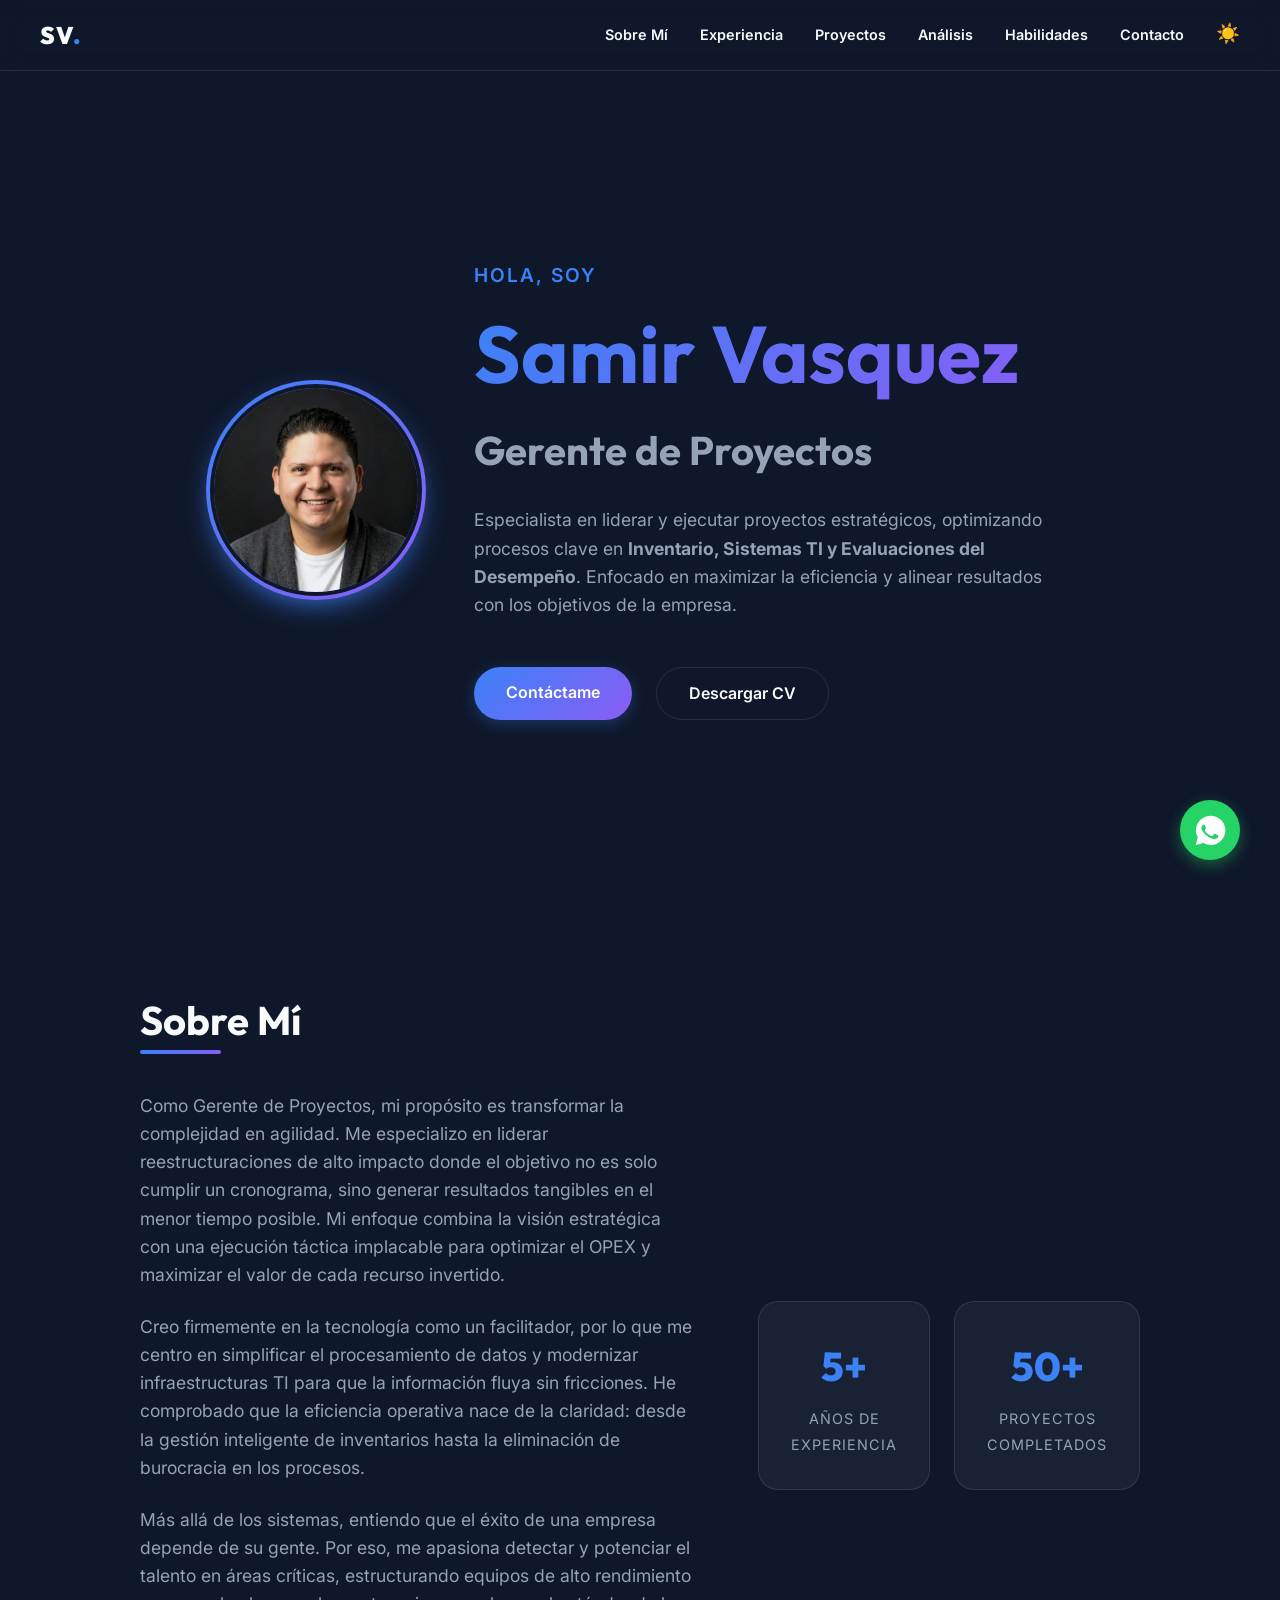
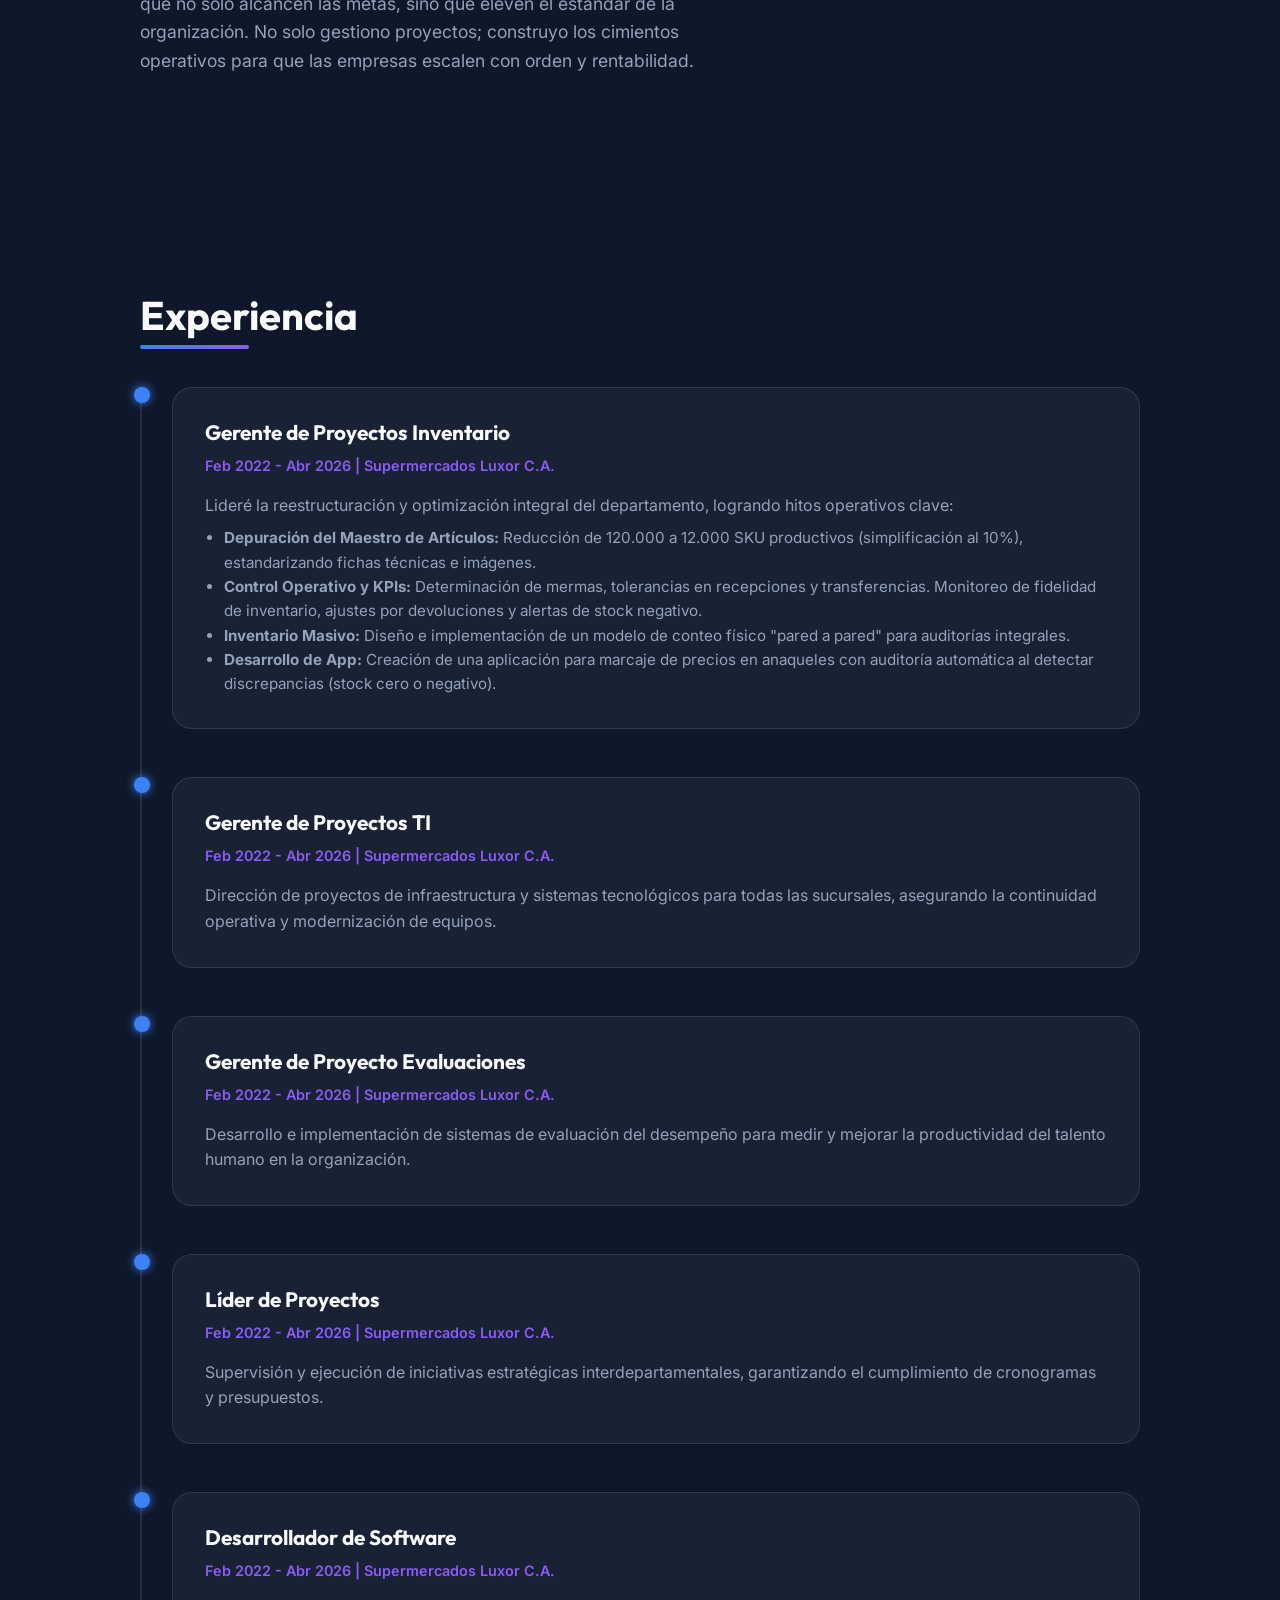
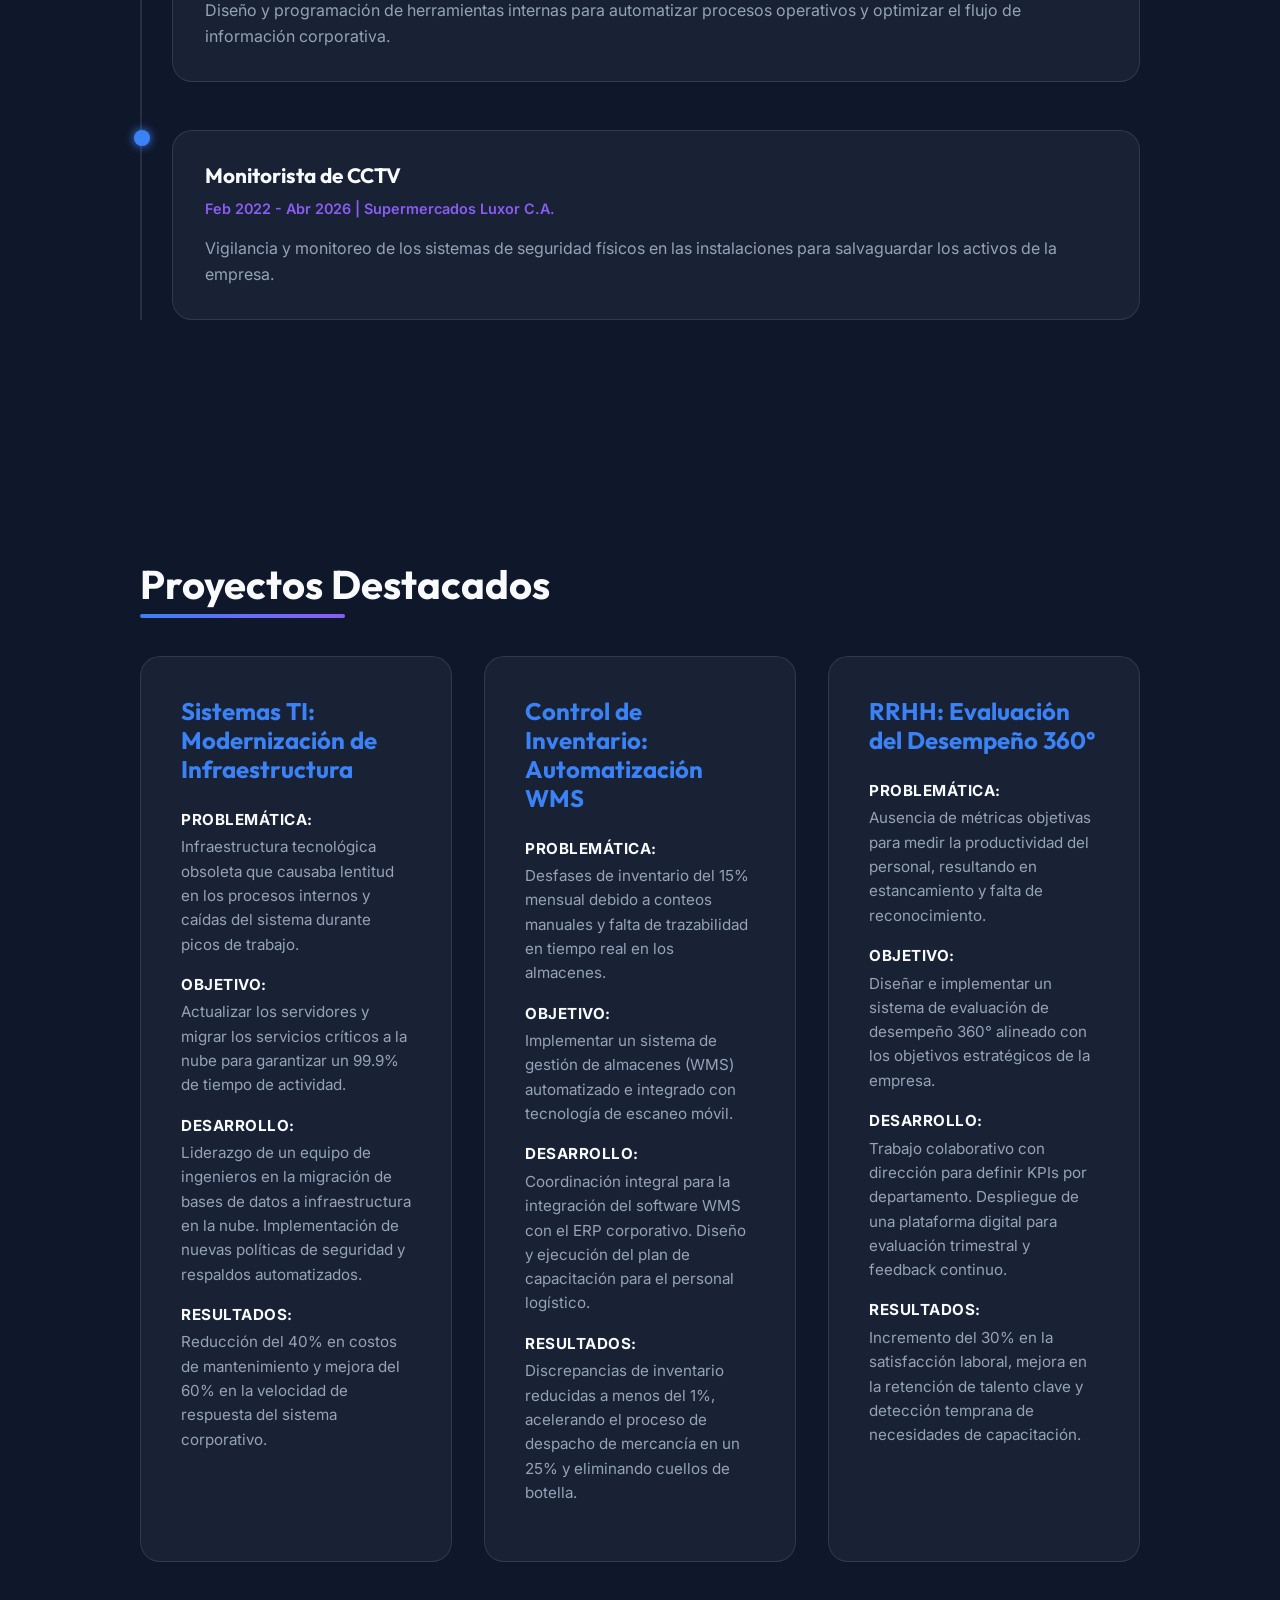
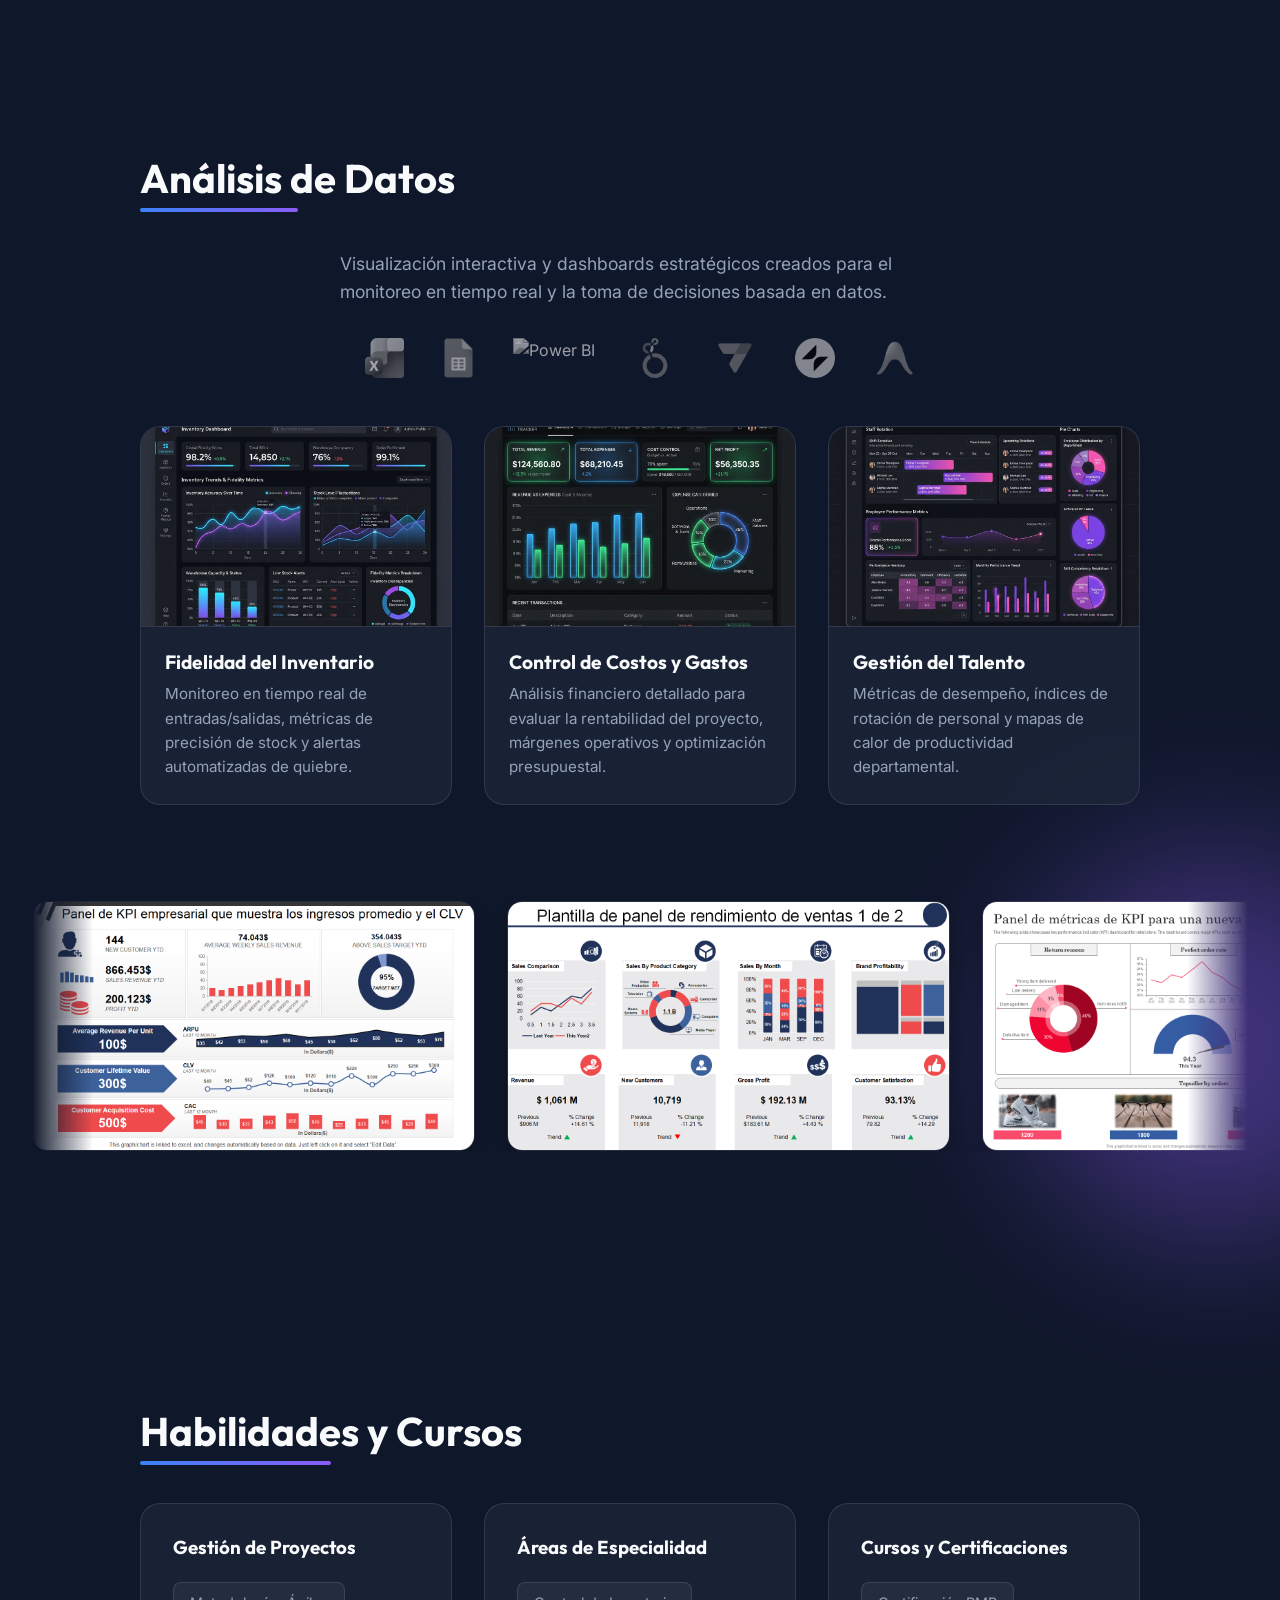
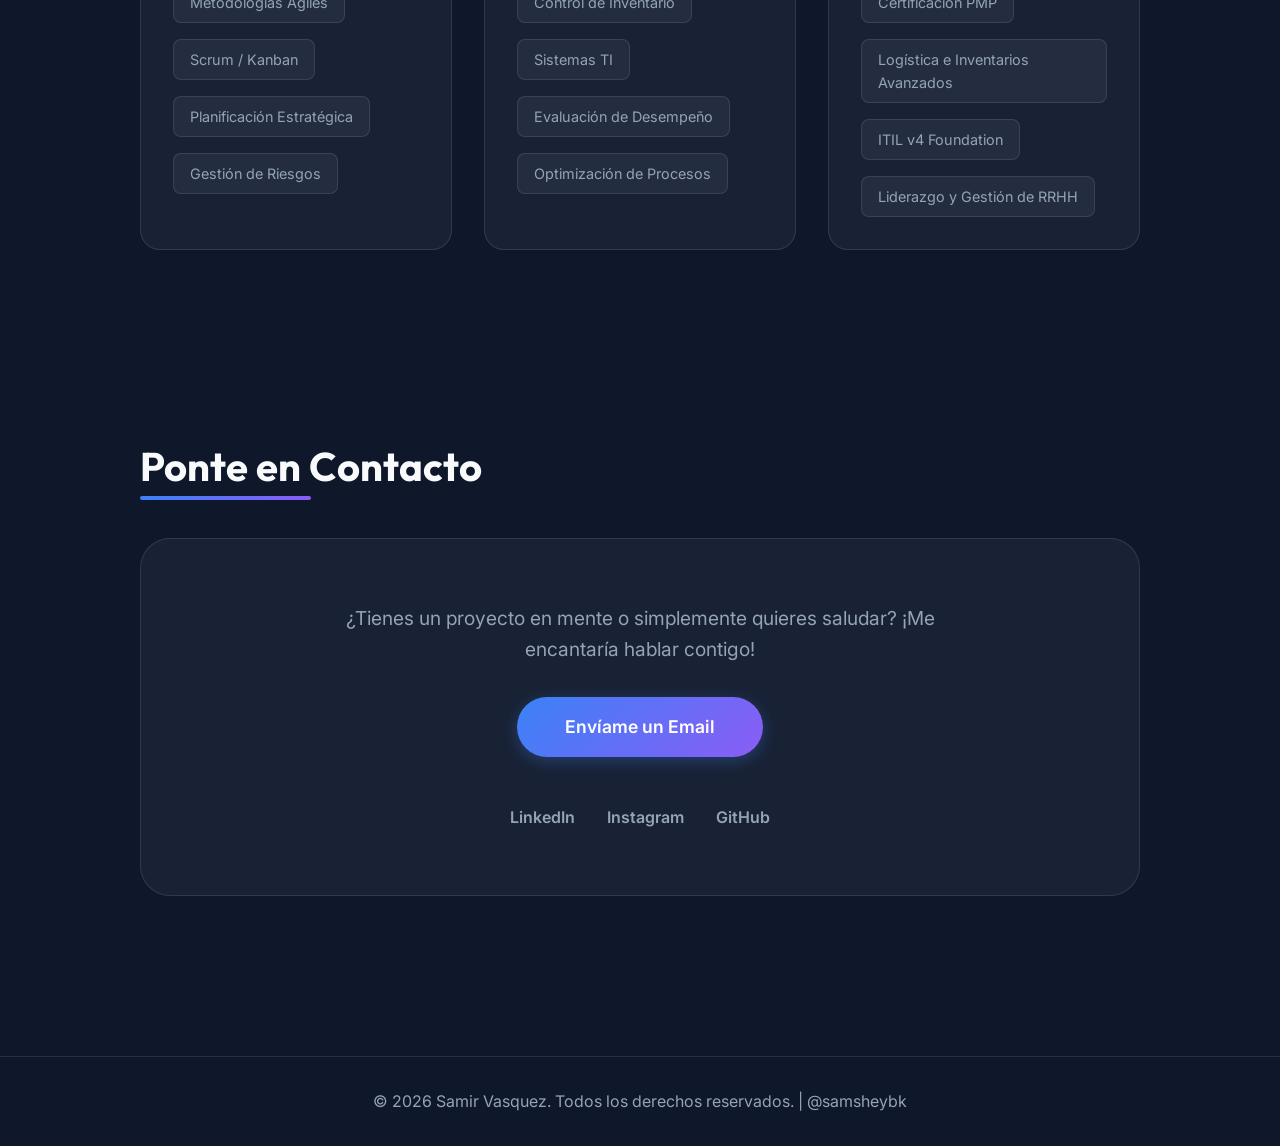
==== index.html @ 6538ddbf "Ajuste de pie de pagina" ====
<!DOCTYPE html>
<html lang="es">

<head>
    <meta charset="UTF-8">
    <meta name="viewport" content="width=device-width, initial-scale=1.0">
    <title>Samir Vasquez | Portafolio & CV</title>
    <meta name="description" content="Currículum y portafolio profesional de Samir Vasquez.">
    <link rel="preconnect" href="https://fonts.googleapis.com">
    <link rel="preconnect" href="https://fonts.gstatic.com" crossorigin>
    <link
        href="https://fonts.googleapis.com/css2?family=Inter:wght@300;400;600;800&family=Outfit:wght@400;700;900&display=swap"
        rel="stylesheet">
    <link rel="stylesheet" href="styles.css">
    <script src="https://kit.fontawesome.com/a076d05399.js" crossorigin="anonymous"></script>
    <!-- FontAwesome Placeholder -->
</head>

<body>
    <div class="blob blob-1"></div>
    <div class="blob blob-2"></div>

    <header>
        <nav>
            <div class="logo">SV<span>.</span></div>
            <ul class="nav-links">
                <li><a href="#about">Sobre Mí</a></li>
                <li><a href="#experience">Experiencia</a></li>
                <li><a href="#projects">Proyectos</a></li>
                <li><a href="#analytics">Análisis</a></li>
                <li><a href="#skills">Habilidades</a></li>
                <li><a href="#contact">Contacto</a></li>
                <li>
                    <button id="theme-toggle" class="theme-toggle" aria-label="Cambiar tema">☀️</button>
                </li>
            </ul>
        </nav>
    </header>

    <main>
        <section id="hero" class="hero">
            <div class="hero-content reveal">
                <div class="profile-img-container">
                    <img src="Recursos/Foto%20de%20perfil.jpeg" alt="Foto de perfil de Samir Vasquez"
                        class="profile-photo">
                </div>
                <div class="hero-text">
                    <p class="greeting">Hola, soy</p>
                    <h1 class="glitch" data-text="Samir Vasquez">Samir Vasquez</h1>
                    <h2 class="subtitle">Gerente de Proyectos</h2>
                    <p class="summary">Especialista en liderar y ejecutar proyectos estratégicos, optimizando procesos
                        clave en <strong>Inventario, Sistemas TI y Evaluaciones del Desempeño</strong>. Enfocado en
                        maximizar la eficiencia y alinear resultados con los objetivos de la empresa.</p>
                    <div class="hero-actions">
                        <a href="#contact" class="btn btn-primary">Contáctame</a>
                        <a href="#" class="btn btn-secondary">Descargar CV</a>
                    </div>
                </div>
            </div>
        </section>

        <section id="about" class="about section">
            <div class="section-container reveal">
                <h2 class="section-title">Sobre Mí</h2>
                <div class="about-grid">
                    <div class="about-text">
                        <p>Como Gerente de Proyectos, mi propósito es transformar la complejidad en agilidad. Me
                            especializo en liderar reestructuraciones de alto impacto donde el objetivo no es solo
                            cumplir un cronograma, sino generar resultados tangibles en el menor tiempo posible. Mi
                            enfoque combina la visión estratégica con una ejecución táctica implacable para optimizar el
                            OPEX y maximizar el valor de cada recurso invertido.</p>
                        <p>Creo firmemente en la tecnología como un facilitador, por lo que me centro en simplificar el
                            procesamiento de datos y modernizar infraestructuras TI para que la información fluya sin
                            fricciones. He comprobado que la eficiencia operativa nace de la claridad: desde la gestión
                            inteligente de inventarios hasta la eliminación de burocracia en los procesos.</p>
                        <p>Más allá de los sistemas, entiendo que el éxito de una empresa depende de su gente. Por eso,
                            me apasiona detectar y potenciar el talento en áreas críticas, estructurando equipos de alto
                            rendimiento que no solo alcancen las metas, sino que eleven el estándar de la organización.
                            No solo gestiono proyectos; construyo los cimientos operativos para que las empresas escalen
                            con orden y rentabilidad.</p>
                    </div>
                    <div class="about-stats">
                        <div class="stat-card">
                            <span class="stat-number">5+</span>
                            <span class="stat-text">Años de <br>Experiencia</span>
                        </div>
                        <div class="stat-card">
                            <span class="stat-number">50+</span>
                            <span class="stat-text">Proyectos <br>Completados</span>
                        </div>
                    </div>
                </div>
            </div>
        </section>

        <section id="experience" class="experience section">
            <div class="section-container reveal">
                <h2 class="section-title">Experiencia</h2>
                <div class="timeline">
                    <div class="timeline-item">
                        <div class="timeline-dot"></div>
                        <div class="timeline-content">
                            <h3>Gerente de Proyectos Inventario</h3>
                            <span class="timeline-date">Feb 2022 - Abr 2026 | Supermercados Luxor C.A.</span>
                            <p>Lideré la reestructuración y optimización integral del departamento, logrando hitos
                                operativos clave:</p>
                            <ul
                                style="margin-top: 0.5rem; padding-left: 1.2rem; color: var(--text-secondary); font-size: 0.95rem; line-height: 1.6;">
                                <li><strong>Depuración del Maestro de Artículos:</strong> Reducción de 120.000 a 12.000
                                    SKU productivos (simplificación al 10%), estandarizando fichas técnicas e imágenes.
                                </li>
                                <li><strong>Control Operativo y KPIs:</strong> Determinación de mermas, tolerancias en
                                    recepciones y transferencias. Monitoreo de fidelidad de inventario, ajustes por
                                    devoluciones y alertas de stock negativo.</li>
                                <li><strong>Inventario Masivo:</strong> Diseño e implementación de un modelo de conteo
                                    físico "pared a pared" para auditorías integrales.</li>
                                <li><strong>Desarrollo de App:</strong> Creación de una aplicación para marcaje de
                                    precios en anaqueles con auditoría automática al detectar discrepancias (stock cero
                                    o negativo).</li>
                            </ul>
                        </div>
                    </div>
                    <div class="timeline-item">
                        <div class="timeline-dot"></div>
                        <div class="timeline-content">
                            <h3>Gerente de Proyectos TI</h3>
                            <span class="timeline-date">Feb 2022 - Abr 2026 | Supermercados Luxor C.A.</span>
                            <p>Dirección de proyectos de infraestructura y sistemas tecnológicos para todas las
                                sucursales, asegurando la continuidad operativa y modernización de equipos.</p>
                        </div>
                    </div>
                    <div class="timeline-item">
                        <div class="timeline-dot"></div>
                        <div class="timeline-content">
                            <h3>Gerente de Proyecto Evaluaciones</h3>
                            <span class="timeline-date">Feb 2022 - Abr 2026 | Supermercados Luxor C.A.</span>
                            <p>Desarrollo e implementación de sistemas de evaluación del desempeño para medir y mejorar
                                la productividad del talento humano en la organización.</p>
                        </div>
                    </div>
                    <div class="timeline-item">
                        <div class="timeline-dot"></div>
                        <div class="timeline-content">
                            <h3>Líder de Proyectos</h3>
                            <span class="timeline-date">Feb 2022 - Abr 2026 | Supermercados Luxor C.A.</span>
                            <p>Supervisión y ejecución de iniciativas estratégicas interdepartamentales, garantizando el
                                cumplimiento de cronogramas y presupuestos.</p>
                        </div>
                    </div>
                    <div class="timeline-item">
                        <div class="timeline-dot"></div>
                        <div class="timeline-content">
                            <h3>Desarrollador de Software</h3>
                            <span class="timeline-date">Feb 2022 - Abr 2026 | Supermercados Luxor C.A.</span>
                            <p>Diseño y programación de herramientas internas para automatizar procesos operativos y
                                optimizar el flujo de información corporativa.</p>
                        </div>
                    </div>
                    <div class="timeline-item">
                        <div class="timeline-dot"></div>
                        <div class="timeline-content">
                            <h3>Monitorista de CCTV</h3>
                            <span class="timeline-date">Feb 2022 - Abr 2026 | Supermercados Luxor C.A.</span>
                            <p>Vigilancia y monitoreo de los sistemas de seguridad físicos en las instalaciones para
                                salvaguardar los activos de la empresa.</p>
                        </div>
                    </div>
                </div>
            </div>
        </section>

        <section id="projects" class="projects section">
            <div class="section-container reveal">
                <h2 class="section-title">Proyectos Destacados</h2>
                <div class="projects-grid">
                    <!-- Proyecto 1 -->
                    <div class="project-card">
                        <h3>Sistemas TI: Modernización de Infraestructura</h3>
                        <div class="project-detail-item">
                            <strong>Problemática:</strong>
                            <p>Infraestructura tecnológica obsoleta que causaba lentitud en los procesos internos y
                                caídas del sistema durante picos de trabajo.</p>
                        </div>
                        <div class="project-detail-item">
                            <strong>Objetivo:</strong>
                            <p>Actualizar los servidores y migrar los servicios críticos a la nube para garantizar un
                                99.9% de tiempo de actividad.</p>
                        </div>
                        <div class="project-detail-item">
                            <strong>Desarrollo:</strong>
                            <p>Liderazgo de un equipo de ingenieros en la migración de bases de datos a infraestructura
                                en la nube. Implementación de nuevas políticas de seguridad y respaldos automatizados.
                            </p>
                        </div>
                        <div class="project-detail-item">
                            <strong>Resultados:</strong>
                            <p>Reducción del 40% en costos de mantenimiento y mejora del 60% en la velocidad de
                                respuesta del sistema corporativo.</p>
                        </div>
                    </div>

                    <!-- Proyecto 2 -->
                    <div class="project-card">
                        <h3>Control de Inventario: Automatización WMS</h3>
                        <div class="project-detail-item">
                            <strong>Problemática:</strong>
                            <p>Desfases de inventario del 15% mensual debido a conteos manuales y falta de trazabilidad
                                en tiempo real en los almacenes.</p>
                        </div>
                        <div class="project-detail-item">
                            <strong>Objetivo:</strong>
                            <p>Implementar un sistema de gestión de almacenes (WMS) automatizado e integrado con
                                tecnología de escaneo móvil.</p>
                        </div>
                        <div class="project-detail-item">
                            <strong>Desarrollo:</strong>
                            <p>Coordinación integral para la integración del software WMS con el ERP corporativo. Diseño
                                y ejecución del plan de capacitación para el personal logístico.</p>
                        </div>
                        <div class="project-detail-item">
                            <strong>Resultados:</strong>
                            <p>Discrepancias de inventario reducidas a menos del 1%, acelerando el proceso de despacho
                                de mercancía en un 25% y eliminando cuellos de botella.</p>
                        </div>
                    </div>

                    <!-- Proyecto 3 -->
                    <div class="project-card">
                        <h3>RRHH: Evaluación del Desempeño 360°</h3>
                        <div class="project-detail-item">
                            <strong>Problemática:</strong>
                            <p>Ausencia de métricas objetivas para medir la productividad del personal, resultando en
                                estancamiento y falta de reconocimiento.</p>
                        </div>
                        <div class="project-detail-item">
                            <strong>Objetivo:</strong>
                            <p>Diseñar e implementar un sistema de evaluación de desempeño 360° alineado con los
                                objetivos estratégicos de la empresa.</p>
                        </div>
                        <div class="project-detail-item">
                            <strong>Desarrollo:</strong>
                            <p>Trabajo colaborativo con dirección para definir KPIs por departamento. Despliegue de una
                                plataforma digital para evaluación trimestral y feedback continuo.</p>
                        </div>
                        <div class="project-detail-item">
                            <strong>Resultados:</strong>
                            <p>Incremento del 30% en la satisfacción laboral, mejora en la retención de talento clave y
                                detección temprana de necesidades de capacitación.</p>
                        </div>
                    </div>
                </div>
            </div>
        </section>

        <section id="analytics" class="analytics section">
            <div class="section-container reveal">
                <h2 class="section-title">Análisis de Datos</h2>
                <p class="summary" style="margin-bottom: 2rem;">Visualización interactiva y dashboards estratégicos
                    creados para el monitoreo en tiempo real y la toma de decisiones basada en datos.</p>

                <div class="tech-stack-logos">
                    <img src="Logos/Excel.png" alt="Excel" title="Microsoft Excel">
                    <img src="Logos/Google%20Sheet.png" alt="Google Sheets" title="Google Sheets">
                    <img src="https://upload.wikimedia.org/wikipedia/commons/c/cf/New_Power_BI_Logo.svg" alt="Power BI"
                        title="Power BI">
                    <img src="Logos/Loocker%20Studio.svg" alt="Looker Studio" title="Looker Studio">
                    <img src="Logos/AppSheet.png" alt="AppSheet" title="AppSheet">
                    <img src="Logos/glide.png" alt="Glide" title="Glide">
                    <img src="Logos/Google%20Antigravity.webp" alt="Google Antigravity" title="Google Antigravity">
                </div>

                <div class="analytics-grid">
                    <div class="analytics-card">
                        <div class="analytics-img-container">
                            <img src="Recursos/dashboard_inventario.png" alt="Dashboard Fidelidad del Inventario"
                                class="analytics-img">
                        </div>
                        <div class="analytics-info">
                            <h3>Fidelidad del Inventario</h3>
                            <p>Monitoreo en tiempo real de entradas/salidas, métricas de precisión de stock y alertas
                                automatizadas de quiebre.</p>
                        </div>
                    </div>

                    <div class="analytics-card">
                        <div class="analytics-img-container">
                            <img src="Recursos/dashboard_finanzas.png" alt="Dashboard Control de Costos"
                                class="analytics-img">
                        </div>
                        <div class="analytics-info">
                            <h3>Control de Costos y Gastos</h3>
                            <p>Análisis financiero detallado para evaluar la rentabilidad del proyecto, márgenes
                                operativos y optimización presupuestal.</p>
                        </div>
                    </div>

                    <div class="analytics-card">
                        <div class="analytics-img-container">
                            <img src="Recursos/dashboard_rrhh.png" alt="Dashboard Rotación de Personal"
                                class="analytics-img">
                        </div>
                        <div class="analytics-info">
                            <h3>Gestión del Talento</h3>
                            <p>Métricas de desempeño, índices de rotación de personal y mapas de calor de productividad
                                departamental.</p>
                        </div>
                    </div>
                </div>
            </div>
        </section>

        <!-- Carousel Section -->
        <section class="carousel-section section">
            <div class="carousel-container">
                <div class="carousel-track" id="dynamic-carousel">
                    <!-- Javascript will inject images here automatically -->
                </div>
            </div>
        </section>

        <section id="skills" class="skills section">
            <div class="section-container reveal">
                <h2 class="section-title">Habilidades y Cursos</h2>
                <div class="skills-grid">
                    <div class="skill-category">
                        <h3>Gestión de Proyectos</h3>
                        <div class="skill-tags">
                            <span class="skill-tag">Metodologías Ágiles</span>
                            <span class="skill-tag">Scrum / Kanban</span>
                            <span class="skill-tag">Planificación Estratégica</span>
                            <span class="skill-tag">Gestión de Riesgos</span>
                        </div>
                    </div>
                    <div class="skill-category">
                        <h3>Áreas de Especialidad</h3>
                        <div class="skill-tags">
                            <span class="skill-tag">Control de Inventario</span>
                            <span class="skill-tag">Sistemas TI</span>
                            <span class="skill-tag">Evaluación de Desempeño</span>
                            <span class="skill-tag">Optimización de Procesos</span>
                        </div>
                    </div>
                    <div class="skill-category">
                        <h3>Cursos y Certificaciones</h3>
                        <div class="skill-tags">
                            <span class="skill-tag">Certificación PMP</span>
                            <span class="skill-tag">Logística e Inventarios Avanzados</span>
                            <span class="skill-tag">ITIL v4 Foundation</span>
                            <span class="skill-tag">Liderazgo y Gestión de RRHH</span>
                        </div>
                    </div>
                </div>
            </div>
        </section>

        <section id="contact" class="contact section">
            <div class="section-container reveal">
                <h2 class="section-title">Ponte en Contacto</h2>
                <div class="contact-content">
                    <p class="contact-text">¿Tienes un proyecto en mente o simplemente quieres saludar? ¡Me encantaría
                        hablar contigo!</p>
                    <a href="mailto:samirvasquez0104@gmail.com" class="btn btn-primary btn-large">Envíame un Email</a>
                    <div class="social-links">
                        <a href="https://www.linkedin.com/in/samirvasquez24473747" target="_blank"
                            rel="noopener noreferrer" class="social-icon">LinkedIn</a>
                        <a href="https://www.instagram.com/samirvasquezz" target="_blank" rel="noopener noreferrer"
                            class="social-icon">Instagram</a>
                        <a href="#" class="social-icon">GitHub</a>
                    </div>
                </div>
            </div>
        </section>
    </main>

    <footer>
        <p>&copy; 2026 Samir Vasquez. Todos los derechos reservados. | @samsheybk</p>
    </footer>

    <!-- WhatsApp Floating Button -->
    <a href="https://wa.me/584128445726" class="whatsapp-float" target="_blank" rel="noopener noreferrer"
        aria-label="Escríbeme por WhatsApp">
        <svg viewBox="0 0 32 32" width="35" height="35" fill="currentColor">
            <path
                d="M16 2.5a13.4 13.4 0 0 0-11.6 20l-1.9 6.8 7-1.8A13.4 13.4 0 1 0 16 2.5zm7.3 19.3c-.3 1-1.8 1.8-2.6 1.9-1.3.2-3.1-.3-5.7-1.4a15 15 0 0 1-6.1-5.3 6.3 6.3 0 0 1-1.3-3.4 3.5 3.5 0 0 1 1.1-2.5c.3-.3.7-.4 1-.4h.3c.3 0 .6-.1.8.4.3.7.8 2 1 2.2.1.2.1.5 0 .7s-.2.4-.4.6c-.2.2-.4.4-.5.6s-.3.4-.1.7c.3.5 1.2 2 2.6 3.1 1.7 1.4 3 1.8 3.5 2 .5.1.7.1 1-.1s1.1-1.3 1.4-1.7.5-.3.8-.2l2.3 1.1c.3.2.5.3.6.4.1.3.1.8-.2 1.8z" />
        </svg>
    </a>

    <script src="script.js"></script>
</body>
---- styles.css ----
:root {
    /* Color Palette */
    --bg-color: #0f172a;
    --surface-color: rgba(30, 41, 59, 0.7);
    --surface-border: rgba(255, 255, 255, 0.1);
    --text-primary: #f8fafc;
    --text-secondary: #94a3b8;
    --accent-primary: #3b82f6;
    --accent-secondary: #8b5cf6;
    --accent-gradient: linear-gradient(135deg, var(--accent-primary), var(--accent-secondary));
    
    /* Typography */
    --font-main: 'Inter', sans-serif;
    --font-heading: 'Outfit', sans-serif;
    
    /* Spacing */
    --section-padding: 6rem 2rem;
}

body.light-mode {
    --bg-color: #f8fafc;
    --surface-color: rgba(255, 255, 255, 0.7);
    --surface-border: rgba(0, 0, 0, 0.1);
    --text-primary: #0f172a;
    --text-secondary: #475569;
}

* {
    margin: 0;
    padding: 0;
    box-sizing: border-box;
}

html {
    scroll-behavior: smooth;
}

body {
    background-color: var(--bg-color);
    color: var(--text-primary);
    font-family: var(--font-main);
    line-height: 1.6;
    overflow-x: hidden;
    position: relative;
}

/* Background Blobs for Glassmorphism effect */
.blob {
    position: absolute;
    filter: blur(80px);
    z-index: -1;
    opacity: 0.4;
    animation: float 10s ease-in-out infinite alternate;
}

.blob-1 {
    top: -10%;
    left: -10%;
    width: 40vw;
    height: 40vw;
    background: var(--accent-primary);
    border-radius: 50%;
}

.blob-2 {
    bottom: 20%;
    right: -10%;
    width: 30vw;
    height: 30vw;
    background: var(--accent-secondary);
    border-radius: 50%;
    animation-delay: -5s;
}

@keyframes float {
    0% { transform: translate(0, 0) scale(1); }
    100% { transform: translate(50px, 50px) scale(1.1); }
}

/* Typography */
h1, h2, h3 {
    font-family: var(--font-heading);
    line-height: 1.2;
}

/* Navigation */
header {
    position: fixed;
    top: 0;
    width: 100%;
    padding: 1rem 2rem;
    z-index: 100;
    backdrop-filter: blur(10px);
    -webkit-backdrop-filter: blur(10px);
    border-bottom: 1px solid var(--surface-border);
    transition: all 0.3s ease;
}

header.scrolled {
    padding: 0.5rem 2rem;
    background: rgba(15, 23, 42, 0.8);
}

body.light-mode header.scrolled {
    background: rgba(248, 250, 252, 0.8);
}

nav {
    max-width: 1200px;
    margin: 0 auto;
    display: flex;
    justify-content: space-between;
    align-items: center;
}

.logo {
    font-size: 1.5rem;
    font-weight: 900;
    font-family: var(--font-heading);
    letter-spacing: 1px;
}

.logo span {
    color: var(--accent-primary);
}

.nav-links {
    list-style: none;
    display: flex;
    gap: 2rem;
}

.nav-links a {
    text-decoration: none;
    color: var(--text-primary);
    font-weight: 600;
    font-size: 0.9rem;
    transition: color 0.3s;
    position: relative;
}

.nav-links a:hover {
    color: var(--accent-primary);
}

.theme-toggle {
    background: none;
    border: none;
    color: var(--text-primary);
    font-size: 1.2rem;
    cursor: pointer;
    transition: transform 0.3s;
    padding: 0;
    display: flex;
    align-items: center;
}

.theme-toggle:hover {
    transform: scale(1.2);
    color: var(--accent-primary);
}

/* Buttons */
.btn {
    display: inline-block;
    padding: 0.8rem 2rem;
    border-radius: 50px;
    font-weight: 600;
    text-decoration: none;
    transition: all 0.3s ease;
    cursor: pointer;
}

.btn-primary {
    background: var(--accent-gradient);
    color: white;
    box-shadow: 0 4px 15px rgba(59, 130, 246, 0.3);
}

.btn-primary:hover {
    transform: translateY(-2px);
    box-shadow: 0 6px 20px rgba(59, 130, 246, 0.5);
}

.btn-secondary {
    background: transparent;
    color: var(--text-primary);
    border: 1px solid var(--surface-border);
}

.btn-secondary:hover {
    background: var(--surface-color);
    border-color: var(--text-primary);
}

.btn-large {
    padding: 1rem 3rem;
    font-size: 1.1rem;
}

/* Layout Elements */
.section {
    padding: var(--section-padding);
}

.section-container {
    max-width: 1000px;
    margin: 0 auto;
}

.section-title {
    font-size: 2.5rem;
    margin-bottom: 3rem;
    position: relative;
    display: inline-block;
}

.section-title::after {
    content: '';
    position: absolute;
    bottom: -10px;
    left: 0;
    width: 50%;
    height: 4px;
    background: var(--accent-gradient);
    border-radius: 2px;
}

/* Hero Section */
.hero {
    min-height: 100vh;
    display: flex;
    align-items: center;
    justify-content: center;
    padding-top: 80px; /* Account for header */
}

.hero-content {
    display: flex;
    align-items: center;
    gap: 3rem;
    text-align: left;
    max-width: 1000px;
}

.hero-text {
    flex: 1;
}

.profile-img-container {
    width: 220px;
    height: 220px;
    margin: 0;
    flex-shrink: 0;
    border-radius: 50%;
    padding: 4px;
    background: var(--accent-gradient);
    box-shadow: 0 10px 30px -10px var(--accent-primary);
}

.profile-photo {
    width: 100%;
    height: 100%;
    object-fit: cover;
    border-radius: 50%;
    border: 4px solid var(--bg-color);
    background-color: var(--surface-color); /* Fallback si no hay imagen */
}

.greeting {
    color: var(--accent-primary);
    font-weight: 600;
    font-size: 1.2rem;
    margin-bottom: 1rem;
    letter-spacing: 2px;
    text-transform: uppercase;
}

.hero h1 {
    font-size: clamp(3rem, 8vw, 5rem);
    margin-bottom: 1rem;
    background: var(--accent-gradient);
    -webkit-background-clip: text;
    background-clip: text;
    -webkit-text-fill-color: transparent;
    padding-bottom: 0.1em;
}

.subtitle {
    font-size: clamp(1.5rem, 4vw, 2.5rem);
    color: var(--text-secondary);
    margin-bottom: 2rem;
}

.summary {
    font-size: 1.1rem;
    color: var(--text-secondary);
    margin-bottom: 3rem;
    max-width: 600px;
    margin-left: auto;
    margin-right: auto;
}

.hero-actions {
    display: flex;
    gap: 1.5rem;
    justify-content: flex-start;
}

/* About Section */
.about-grid {
    display: grid;
    grid-template-columns: 3fr 2fr;
    gap: 4rem;
    align-items: center;
}

.about-text p {
    color: var(--text-secondary);
    margin-bottom: 1.5rem;
    font-size: 1.1rem;
}

.about-stats {
    display: grid;
    grid-template-columns: 1fr 1fr;
    gap: 1.5rem;
}

.stat-card {
    background: var(--surface-color);
    padding: 2rem;
    border-radius: 20px;
    border: 1px solid var(--surface-border);
    text-align: center;
    backdrop-filter: blur(10px);
    transition: transform 0.3s;
}

.stat-card:hover {
    transform: translateY(-5px);
}

.stat-number {
    display: block;
    font-size: 2.5rem;
    font-weight: 800;
    font-family: var(--font-heading);
    color: var(--accent-primary);
    margin-bottom: 0.5rem;
}

.stat-text {
    font-size: 0.9rem;
    color: var(--text-secondary);
    text-transform: uppercase;
    letter-spacing: 1px;
}

/* Experience Timeline */
.timeline {
    position: relative;
    padding-left: 2rem;
}

.timeline::before {
    content: '';
    position: absolute;
    left: 0;
    top: 0;
    height: 100%;
    width: 2px;
    background: var(--surface-border);
}

.timeline-item {
    position: relative;
    margin-bottom: 3rem;
}

.timeline-dot {
    position: absolute;
    left: -2.35rem;
    top: 0;
    width: 1rem;
    height: 1rem;
    background: var(--accent-primary);
    border-radius: 50%;
    box-shadow: 0 0 10px var(--accent-primary);
}

.timeline-content {
    background: var(--surface-color);
    padding: 2rem;
    border-radius: 20px;
    border: 1px solid var(--surface-border);
    backdrop-filter: blur(10px);
}

.timeline-content h3 {
    font-size: 1.3rem;
    margin-bottom: 0.5rem;
}

.timeline-date {
    display: inline-block;
    color: var(--accent-secondary);
    font-weight: 600;
    font-size: 0.9rem;
    margin-bottom: 1rem;
}

.timeline-content p {
    color: var(--text-secondary);
}

/* Projects Section */
.projects-grid {
    display: grid;
    grid-template-columns: repeat(auto-fit, minmax(300px, 1fr));
    gap: 2rem;
}

.project-card {
    background: var(--surface-color);
    padding: 2.5rem;
    border-radius: 20px;
    border: 1px solid var(--surface-border);
    backdrop-filter: blur(10px);
    transition: transform 0.3s, box-shadow 0.3s;
}

.project-card:hover {
    transform: translateY(-5px);
    box-shadow: 0 10px 30px rgba(59, 130, 246, 0.1);
    border-color: var(--accent-primary);
}

.project-card h3 {
    color: var(--accent-primary);
    font-size: 1.5rem;
    margin-bottom: 1.5rem;
}

.project-detail-item {
    margin-bottom: 1rem;
}

.project-detail-item strong {
    color: var(--text-primary);
    display: block;
    margin-bottom: 0.2rem;
    font-size: 0.95rem;
    text-transform: uppercase;
    letter-spacing: 0.5px;
}

.project-detail-item p {
    color: var(--text-secondary);
    font-size: 0.95rem;
}

/* Analytics Section */
.tech-stack-logos {
    display: flex;
    justify-content: center;
    align-items: center;
    gap: 2.5rem;
    margin-bottom: 3rem;
    flex-wrap: wrap;
}

.tech-stack-logos img {
    height: 40px;
    width: auto;
    filter: grayscale(100%) opacity(0.6);
    transition: all 0.4s ease;
    cursor: pointer;
}

.tech-stack-logos img:hover {
    filter: grayscale(0%) opacity(1);
    transform: translateY(-5px) scale(1.1);
}

/* Solución para logo oscuro de Glide sin romper el formato */
.tech-stack-logos img[alt="Glide"] {
    filter: grayscale(100%) invert(1) opacity(0.6);
}

.tech-stack-logos img[alt="Glide"]:hover {
    filter: grayscale(0%) invert(0) opacity(1);
    transform: translateY(-5px) scale(1.1);
}

.analytics-grid {
    display: grid;
    grid-template-columns: repeat(auto-fit, minmax(300px, 1fr));
    gap: 2rem;
    margin-top: 2rem;
}

.analytics-card {
    background: var(--surface-color);
    border-radius: 20px;
    border: 1px solid var(--surface-border);
    overflow: hidden;
    backdrop-filter: blur(10px);
    transition: transform 0.3s, box-shadow 0.3s;
}

.analytics-card:hover {
    transform: translateY(-5px);
    box-shadow: 0 10px 30px rgba(59, 130, 246, 0.2);
    border-color: var(--accent-primary);
}

.analytics-img-container {
    width: 100%;
    height: 200px;
    overflow: hidden;
    border-bottom: 1px solid var(--surface-border);
}

.analytics-img {
    width: 100%;
    height: 100%;
    object-fit: cover;
    transition: transform 0.5s;
}

.analytics-card:hover .analytics-img {
    transform: scale(1.05);
}

.analytics-info {
    padding: 1.5rem;
}

.analytics-info h3 {
    color: var(--text-primary);
    font-size: 1.2rem;
    margin-bottom: 0.5rem;
}

.analytics-info p {
    color: var(--text-secondary);
    font-size: 0.95rem;
}

/* Carousel Section */
.carousel-section {
    padding-top: 0;
    overflow: hidden;
    width: 100%;
    margin-bottom: 4rem;
}

.carousel-container {
    width: 100%;
    overflow: hidden;
    position: relative;
    -webkit-mask-image: linear-gradient(to right, transparent, black 5%, black 95%, transparent);
    mask-image: linear-gradient(to right, transparent, black 5%, black 95%, transparent);
}

.carousel-track {
    display: flex;
    gap: 2rem;
    width: max-content;
    animation: scroll-carousel 40s linear infinite;
}

.carousel-track:hover {
    animation-play-state: paused;
}

.carousel-img {
    height: 250px;
    width: auto;
    border-radius: 15px;
    border: 1px solid var(--surface-border);
    box-shadow: 0 5px 15px rgba(0, 0, 0, 0.2);
    object-fit: cover;
    transition: transform 0.3s;
}

.carousel-img:hover {
    transform: scale(1.05);
    border-color: var(--accent-primary);
}

@keyframes scroll-carousel {
    0% { transform: translateX(0); }
    100% { transform: translateX(calc(-50% - 1rem)); }
}

/* Skills Section */
.skills-grid {
    display: grid;
    grid-template-columns: repeat(auto-fit, minmax(300px, 1fr));
    gap: 2rem;
}

.skill-category {
    background: var(--surface-color);
    padding: 2rem;
    border-radius: 20px;
    border: 1px solid var(--surface-border);
}

.skill-category h3 {
    margin-bottom: 1.5rem;
    color: var(--text-primary);
}

.skill-tags {
    display: flex;
    flex-wrap: wrap;
    gap: 1rem;
}

.skill-tag {
    background: rgba(255, 255, 255, 0.05);
    padding: 0.5rem 1rem;
    border-radius: 8px;
    font-size: 0.9rem;
    color: var(--text-secondary);
    border: 1px solid rgba(255, 255, 255, 0.1);
    transition: all 0.3s;
}

.skill-tag:hover {
    background: var(--accent-primary);
    color: white;
    border-color: var(--accent-primary);
}

/* Contact Section */
.contact-content {
    text-align: center;
    background: var(--surface-color);
    padding: 4rem 2rem;
    border-radius: 30px;
    border: 1px solid var(--surface-border);
}

.contact-text {
    font-size: 1.2rem;
    color: var(--text-secondary);
    margin-bottom: 2rem;
    max-width: 600px;
    margin-left: auto;
    margin-right: auto;
}

.social-links {
    margin-top: 3rem;
    display: flex;
    justify-content: center;
    gap: 2rem;
}

.social-icon {
    color: var(--text-secondary);
    text-decoration: none;
    font-weight: 600;
    transition: color 0.3s;
}

.social-icon:hover {
    color: var(--accent-primary);
}

/* Footer */
footer {
    text-align: center;
    padding: 2rem;
    color: var(--text-secondary);
    border-top: 1px solid var(--surface-border);
    margin-top: 4rem;
}

/* Animations */
.reveal {
    opacity: 0;
    transform: translateY(30px);
    transition: all 0.8s ease-out;
}

.reveal.active {
    opacity: 1;
    transform: translateY(0);
}

/* Responsive Design */
@media (max-width: 768px) {
    .nav-links {
        display: none; /* Simple mobile view for now */
    }
    
    .hero-content {
        flex-direction: column;
        text-align: center;
        gap: 2rem;
    }
    
    .profile-img-container {
        margin: 0 auto;
    }
    
    .hero-actions {
        flex-direction: column;
        justify-content: center;
        align-items: center;
    }
    
    .about-grid {
        grid-template-columns: 1fr;
    }
    
    .section-padding {
        padding: 4rem 1.5rem;
    }
}

/* WhatsApp Floating Button */
.whatsapp-float {
    position: fixed;
    width: 60px;
    height: 60px;
    bottom: 40px;
    right: 40px;
    background-color: #25d366;
    color: #FFF;
    border-radius: 50px;
    box-shadow: 0 5px 15px rgba(37, 211, 102, 0.4);
    z-index: 1000;
    display: flex;
    justify-content: center;
    align-items: center;
    transition: transform 0.3s ease, box-shadow 0.3s ease, background-color 0.3s ease;
    text-decoration: none;
}

.whatsapp-float:hover {
    transform: scale(1.1);
    box-shadow: 0 8px 25px rgba(37, 211, 102, 0.6);
    background-color: #128C7E;
    color: #FFF;
}

@media (max-width: 768px) {
    .whatsapp-float {
        width: 50px;
        height: 50px;
        bottom: 20px;
        right: 20px;
    }
    
    .whatsapp-float svg {
        width: 30px;
        height: 30px;
    }
}
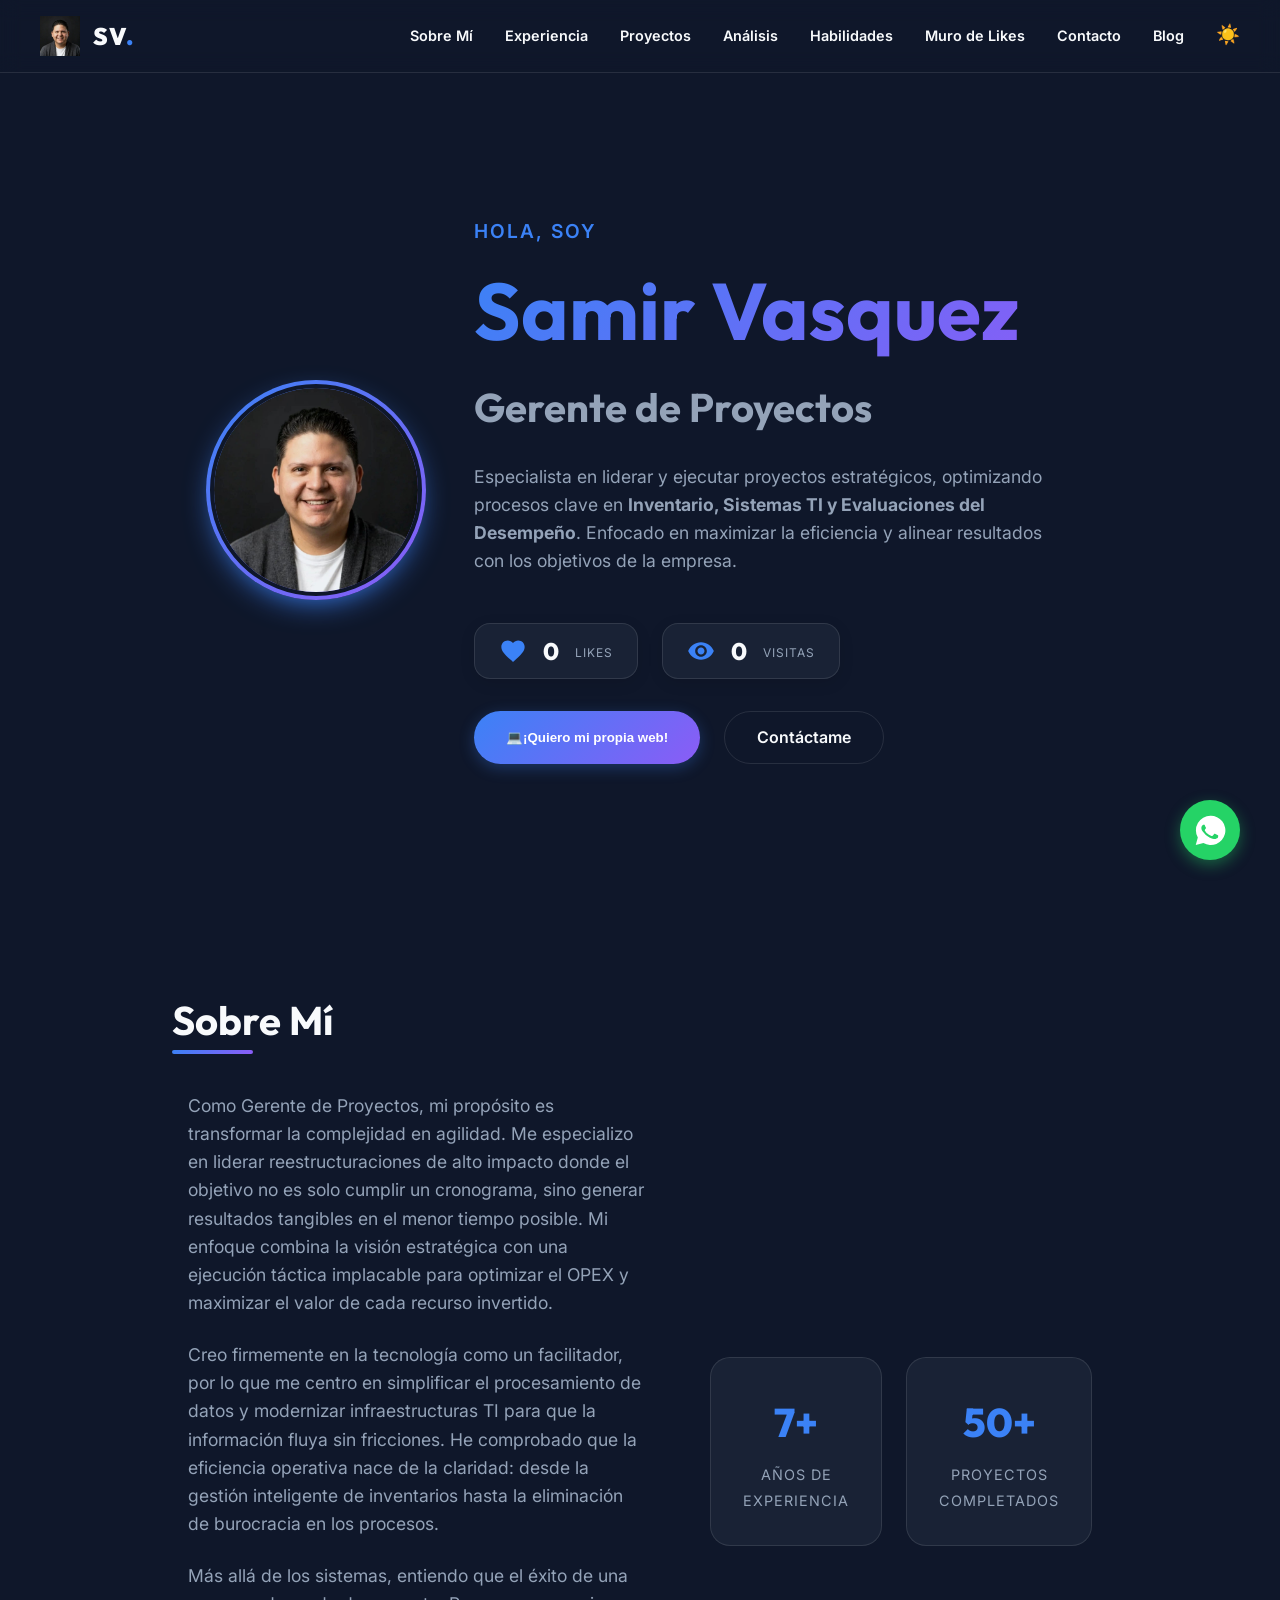
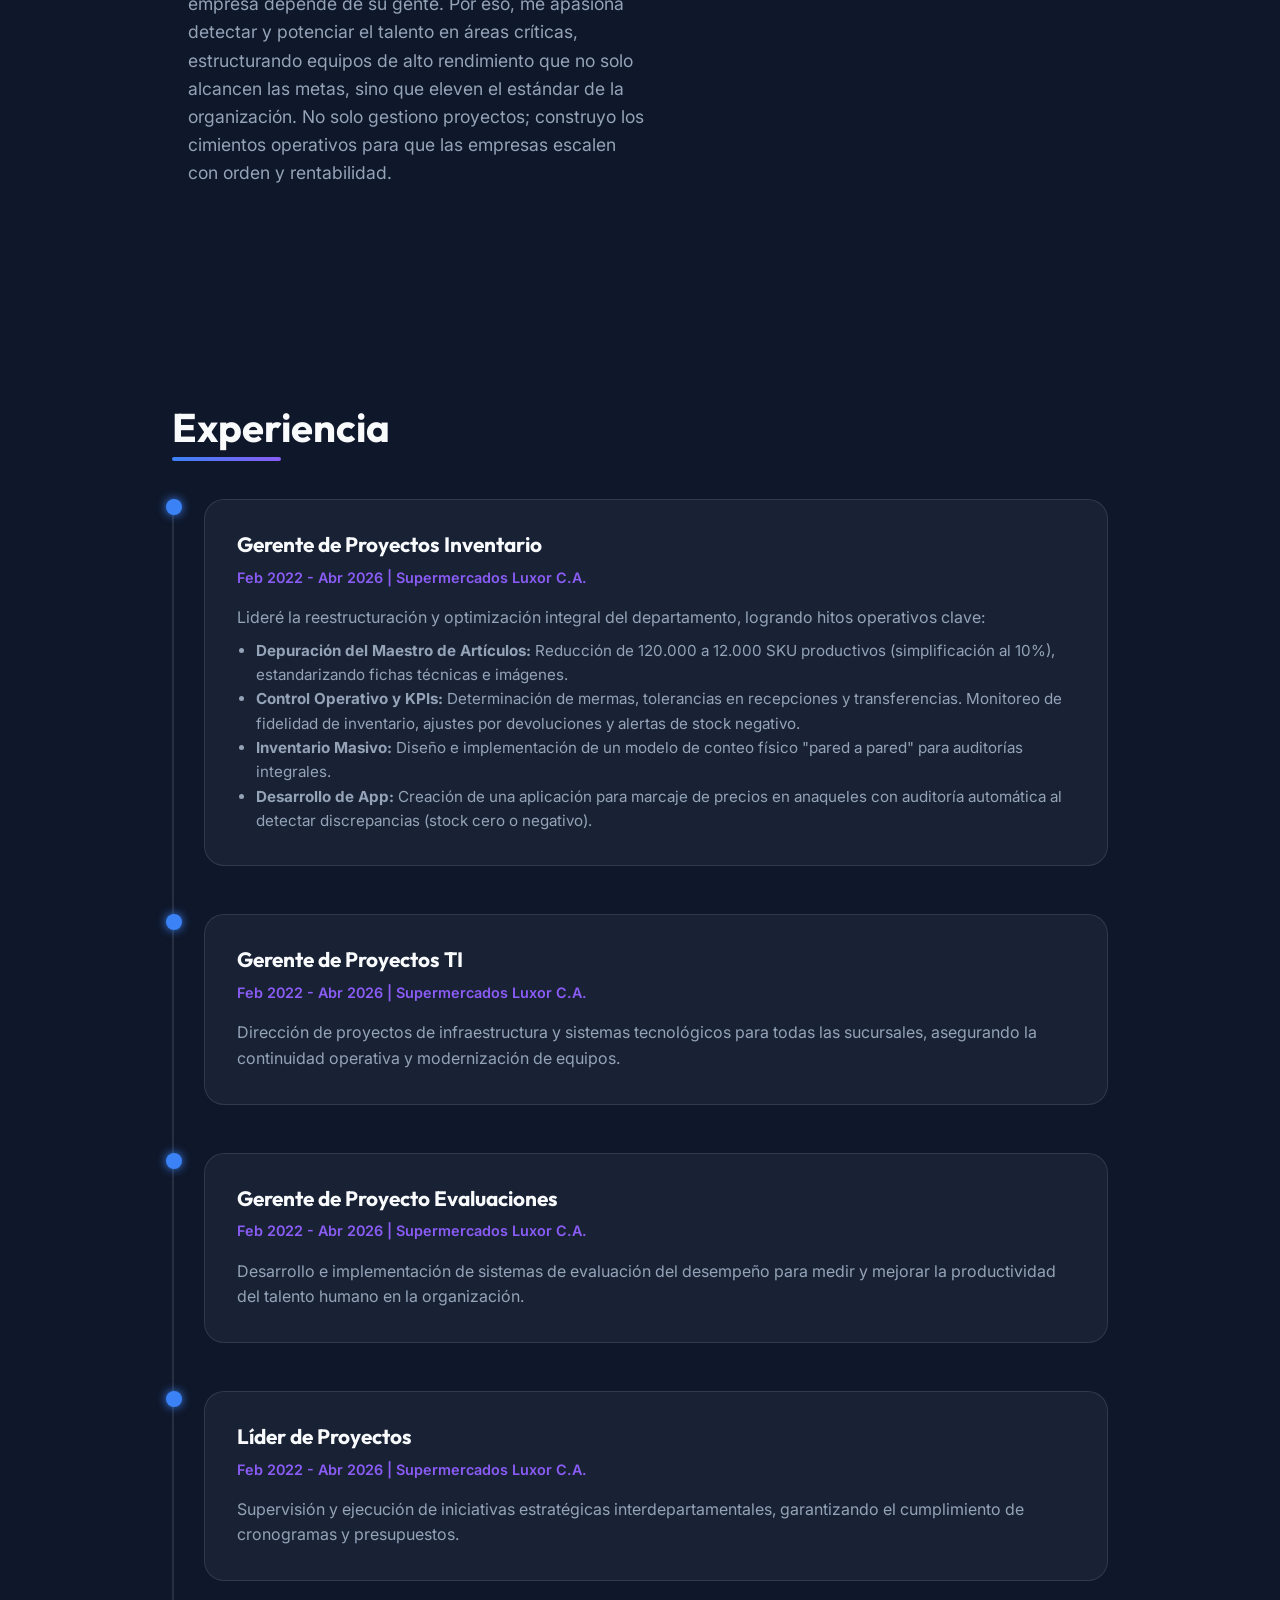
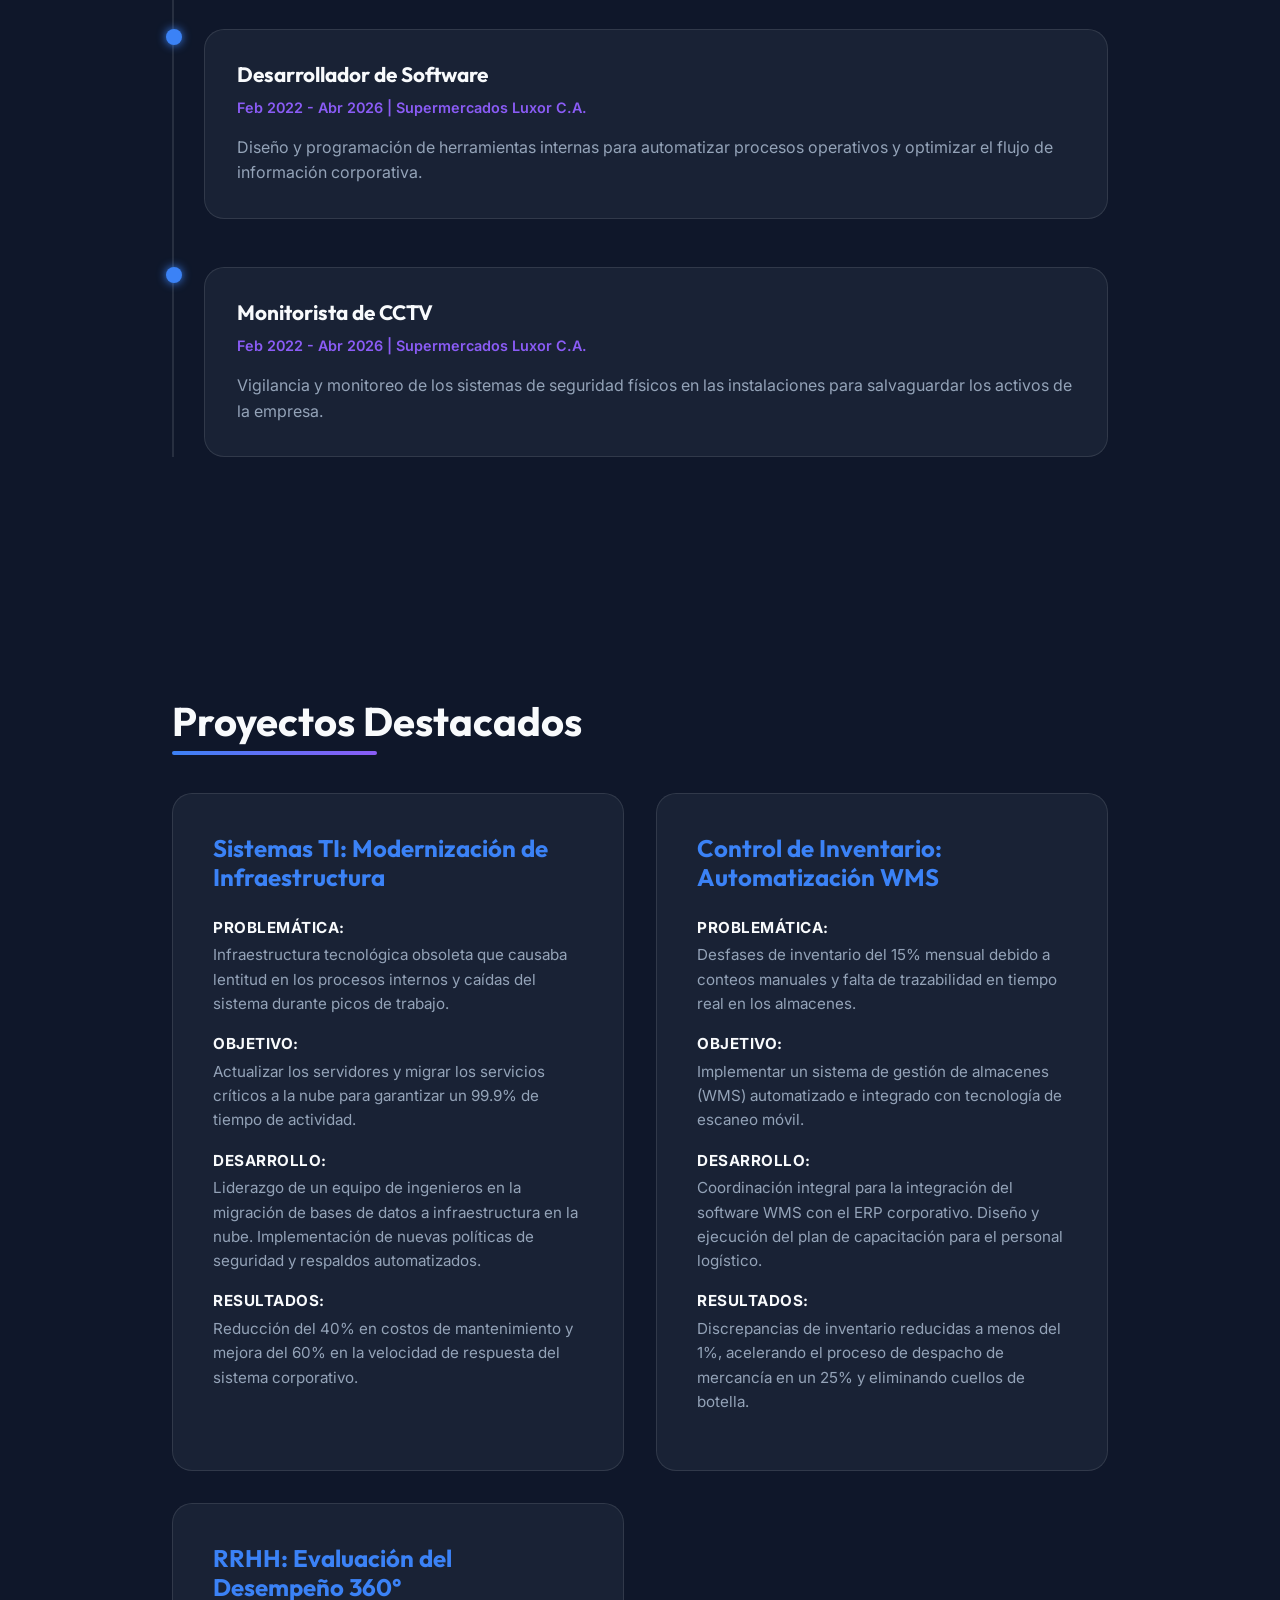
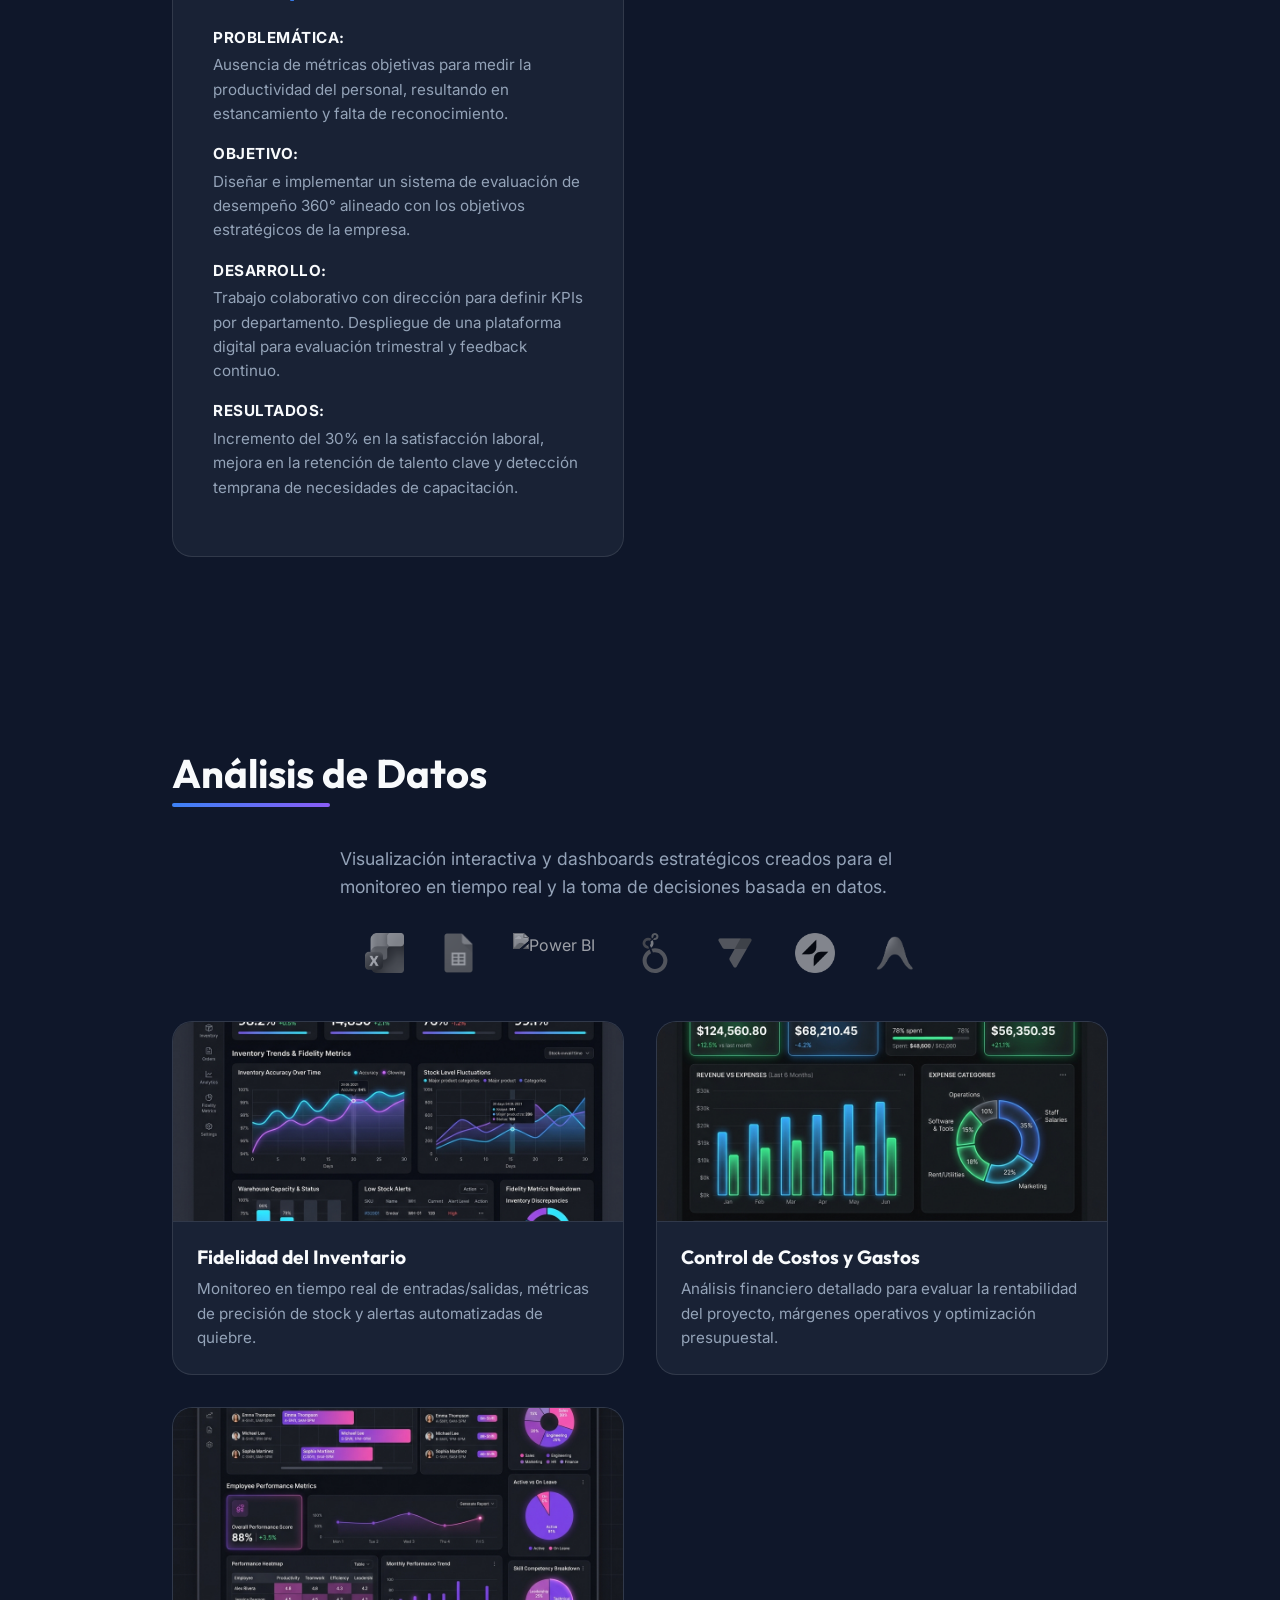
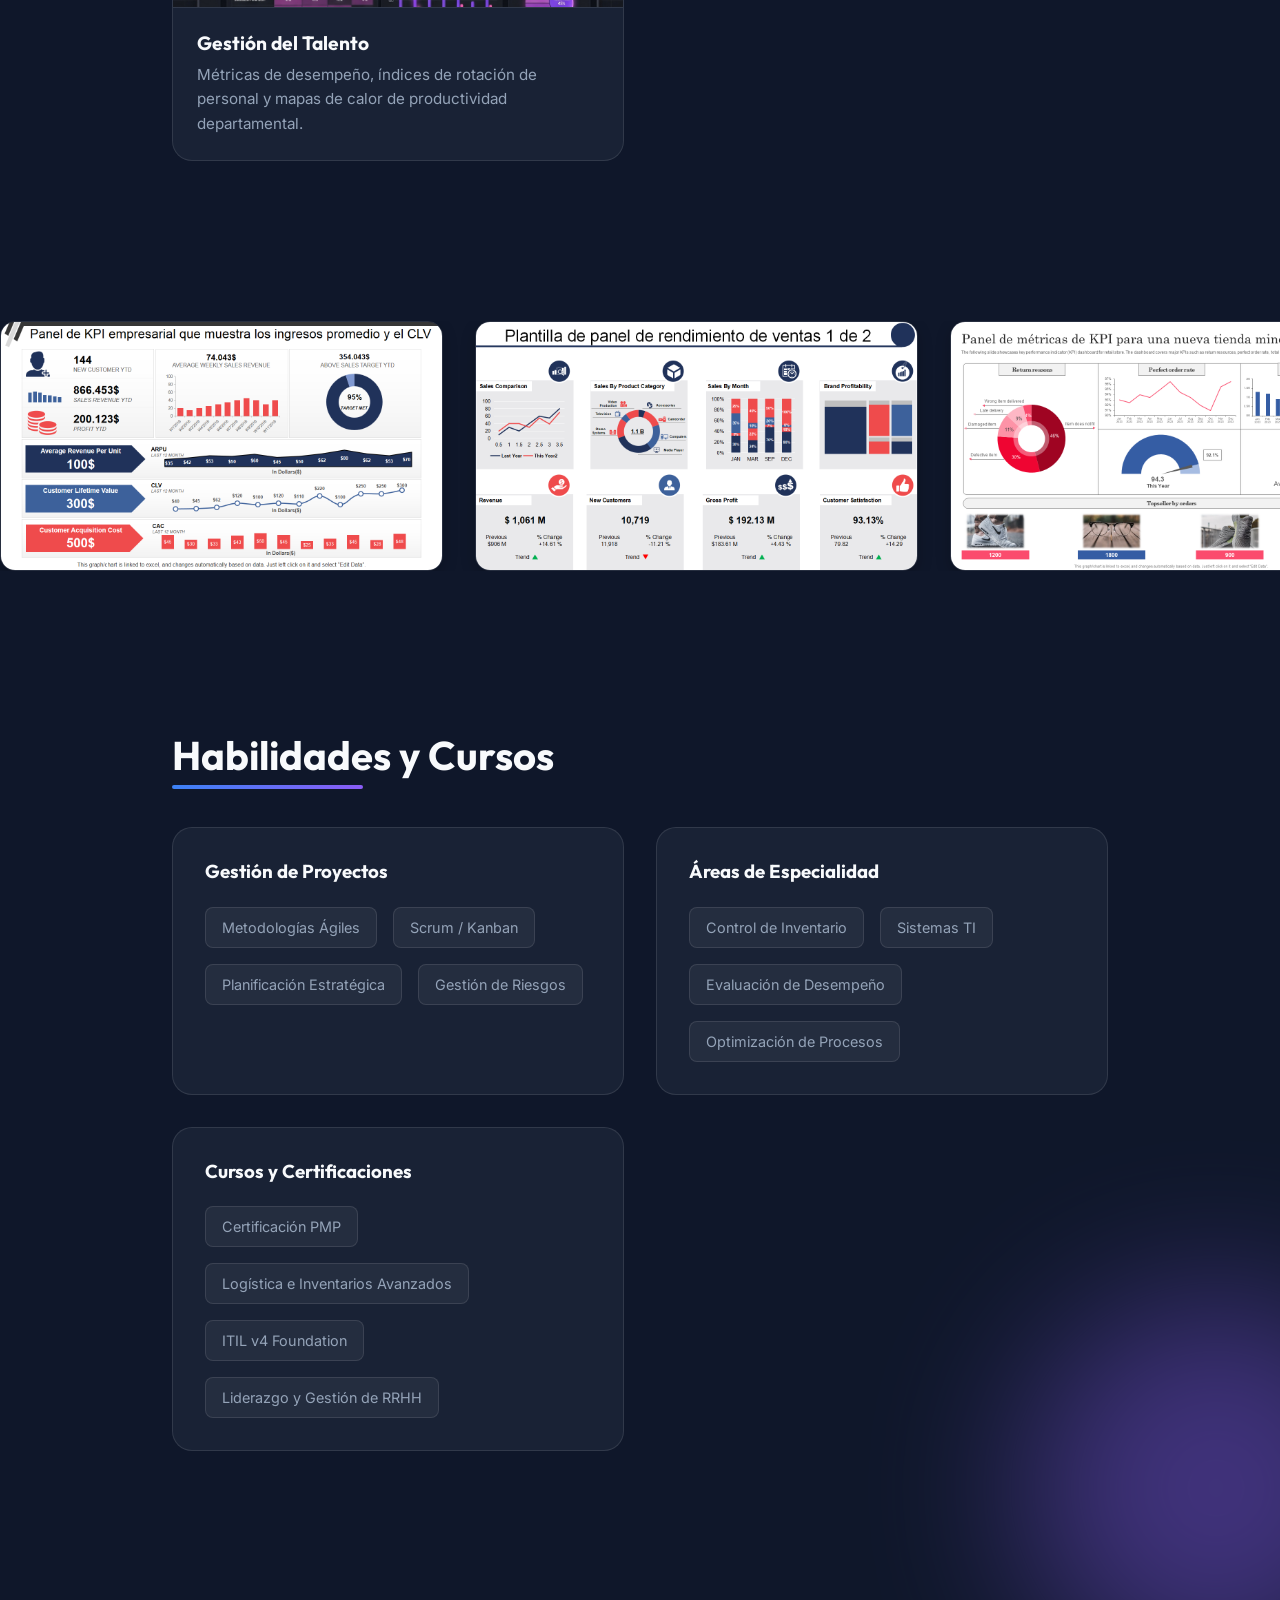
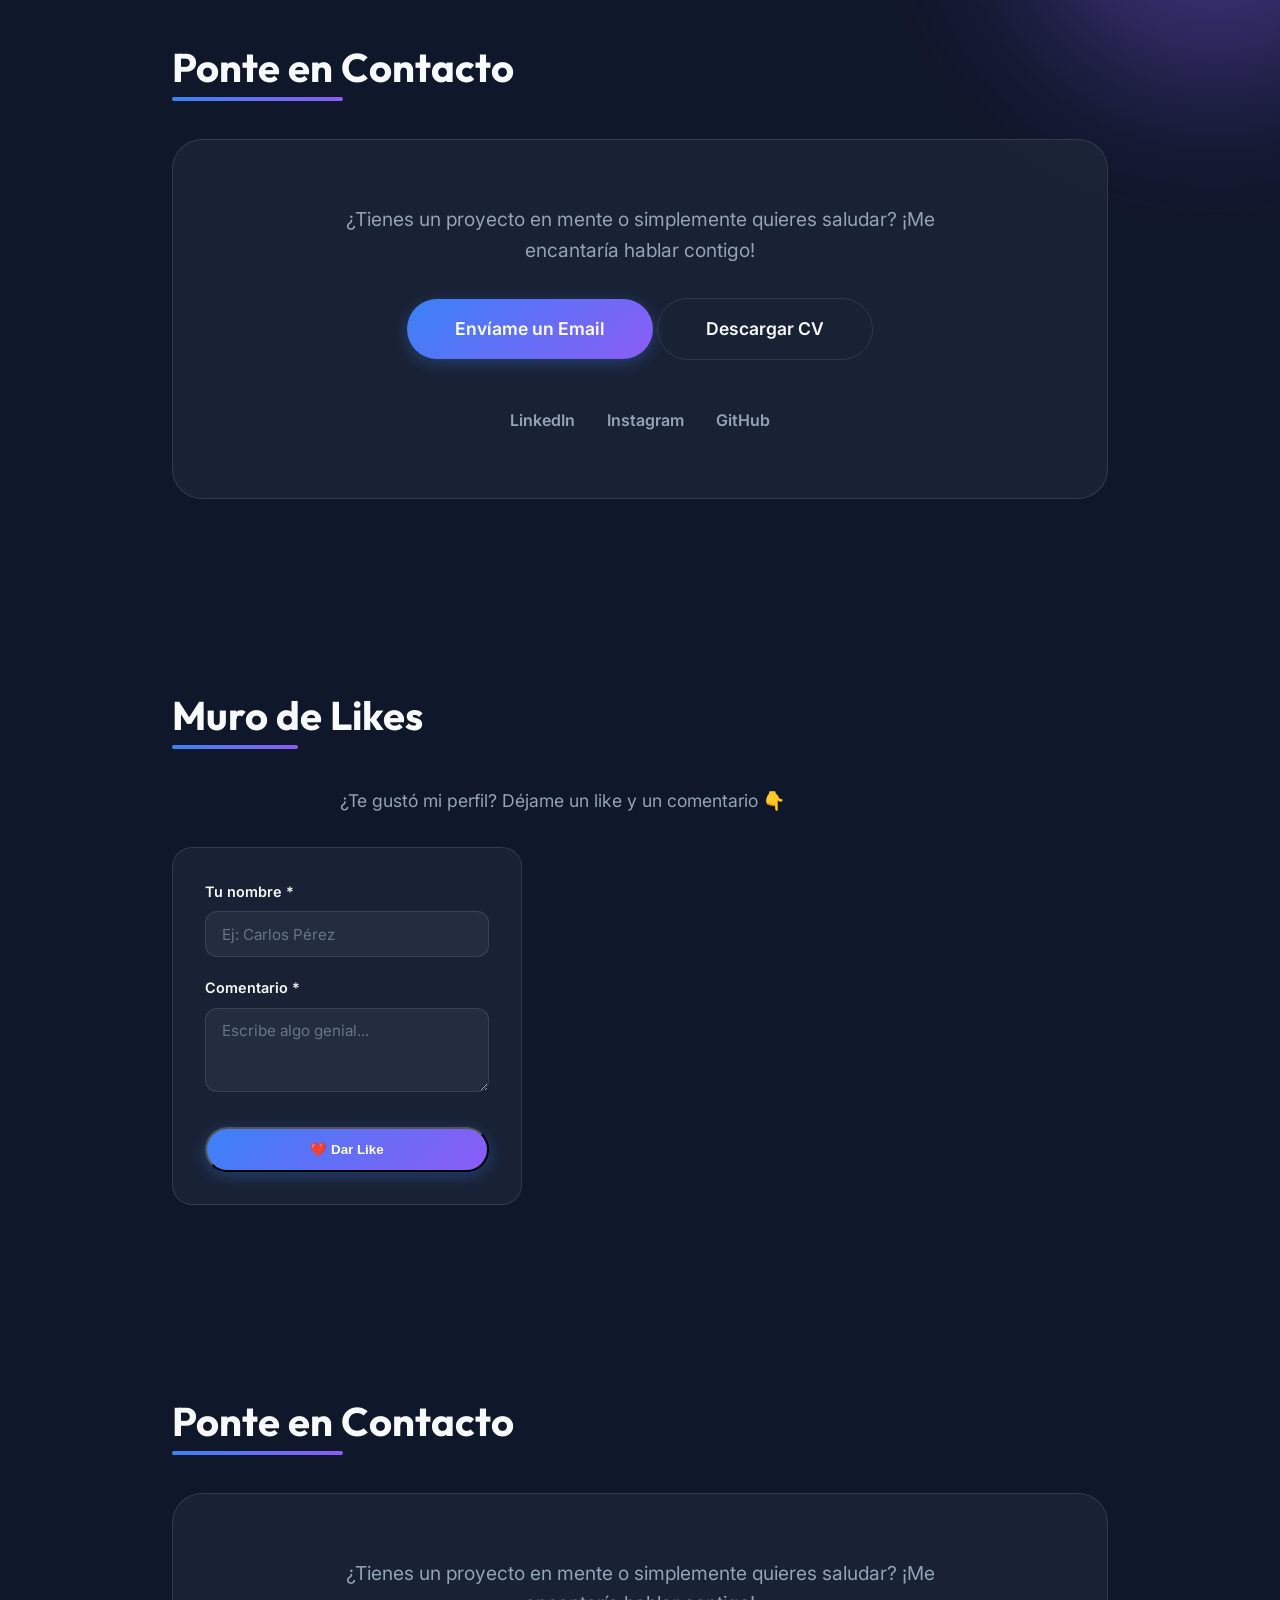
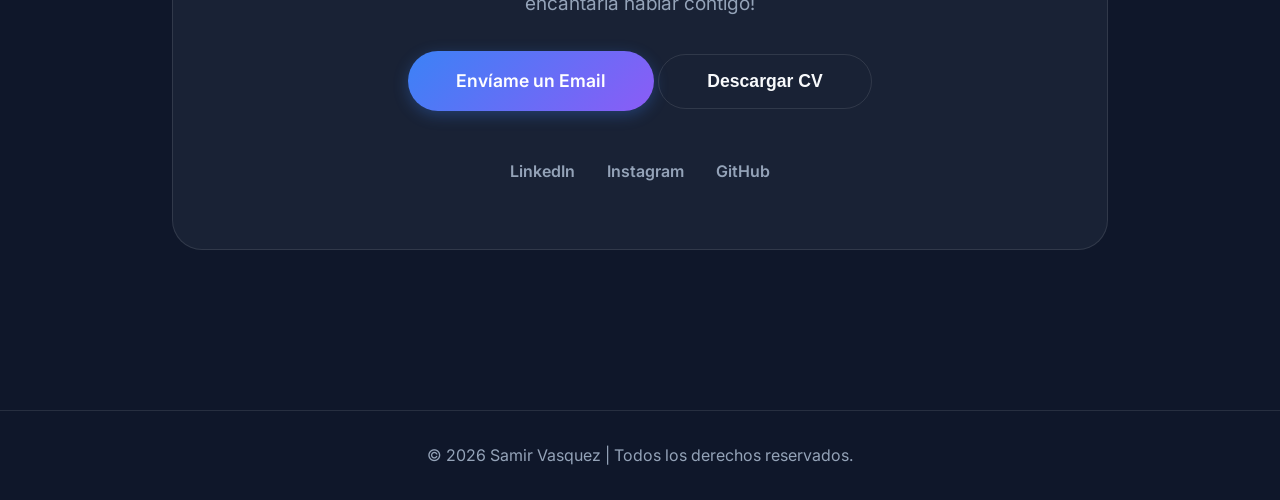
==== commit 2d16ead8: "Agregados archivos de blog y scripts" ====
--- a/index.html
+++ b/index.html
@@ -22,14 +22,26 @@
 
     <header>
         <nav>
-            <div class="logo">SV<span>.</span></div>
+            <div class="nav-brand">
+                <a href="#hero" class="nav-profile-link">
+                    <img src="Recursos/Foto%20de%20perfil.jpeg" alt="Samir Vasquez" class="nav-profile-img">
+                </a>
+                <div class="logo">SV<span>.</span></div>
+            </div>
+            <button class="hamburger" aria-label="Abrir menú">
+                <span></span>
+                <span></span>
+                <span></span>
+            </button>
             <ul class="nav-links">
                 <li><a href="#about">Sobre Mí</a></li>
                 <li><a href="#experience">Experiencia</a></li>
                 <li><a href="#projects">Proyectos</a></li>
                 <li><a href="#analytics">Análisis</a></li>
                 <li><a href="#skills">Habilidades</a></li>
+                <li><a href="#likes">Muro de Likes</a></li>
                 <li><a href="#contact">Contacto</a></li>
+                <li><a href="blog.html" target="_blank">Blog</a></li>
                 <li>
                     <button id="theme-toggle" class="theme-toggle" aria-label="Cambiar tema">☀️</button>
                 </li>
@@ -51,9 +63,25 @@
                     <p class="summary">Especialista en liderar y ejecutar proyectos estratégicos, optimizando procesos
                         clave en <strong>Inventario, Sistemas TI y Evaluaciones del Desempeño</strong>. Enfocado en
                         maximizar la eficiencia y alinear resultados con los objetivos de la empresa.</p>
+                    <div class="hero-stats">
+                        <div class="hero-stat-card">
+                            <svg viewBox="0 0 24 24" width="24" height="24" fill="currentColor">
+                                <path d="M12 21.35l-1.45-1.32C5.4 15.36 2 12.28 2 8.5 2 5.42 4.42 3 7.5 3c1.74 0 3.41.81 4.5 2.09C13.09 3.81 14.76 3 16.5 3 19.58 3 22 5.42 22 8.5c0 3.78-3.4 6.86-8.55 11.54L12 21.35z"/>
+                            </svg>
+                            <span class="hero-stat-number" id="hero-likes-count">0</span>
+                            <span class="hero-stat-text">Likes</span>
+                        </div>
+                        <div class="hero-stat-card">
+                            <svg viewBox="0 0 24 24" width="24" height="24" fill="currentColor">
+                                <path d="M12 4.5C7 4.5 2.73 7.61 1 12c1.73 4.39 6 7.5 11 7.5s9.27-3.11 11-7.5c-1.73-4.39-6-7.5-11-7.5zM12 17c-2.76 0-5-2.24-5-5s2.24-5 5-5 5 2.24 5 5-2.24 5-5 5zm0-8c-1.66 0-3 1.34-3 3s1.34 3 3 3 3-1.34 3-3-1.34-3-3-3z"/>
+                            </svg>
+                            <span class="hero-stat-number" id="hero-visits-count">0</span>
+                            <span class="hero-stat-text">Visitas</span>
+                        </div>
+                    </div>
                     <div class="hero-actions">
-                        <a href="#contact" class="btn btn-primary">Contáctame</a>
-                        <a href="#" class="btn btn-secondary">Descargar CV</a>
+                        <button class="btn btn-primary cta-trigger">💻¡Quiero mi propia web!</button>
+                        <a href="#contact" class="btn btn-secondary">Contáctame</a>
                     </div>
                 </div>
             </div>
@@ -81,7 +109,7 @@
                     </div>
                     <div class="about-stats">
                         <div class="stat-card">
-                            <span class="stat-number">5+</span>
+                            <span class="stat-number">7+</span>
                             <span class="stat-text">Años de <br>Experiencia</span>
                         </div>
                         <div class="stat-card">
@@ -360,6 +388,7 @@
                     <p class="contact-text">¿Tienes un proyecto en mente o simplemente quieres saludar? ¡Me encantaría
                         hablar contigo!</p>
                     <a href="mailto:samirvasquez0104@gmail.com" class="btn btn-primary btn-large">Envíame un Email</a>
+                    <a href="#" class="btn btn-secondary btn-large cv-trigger">Descargar CV</a>
                     <div class="social-links">
                         <a href="https://www.linkedin.com/in/samirvasquez24473747" target="_blank"
                             rel="noopener noreferrer" class="social-icon">LinkedIn</a>
@@ -370,11 +399,98 @@
                 </div>
             </div>
         </section>
+
+        <section id="likes" class="likes section">
+            <div class="section-container reveal">
+                <h2 class="section-title">Muro de Likes</h2>
+                <p class="summary" style="margin-bottom: 2rem;">¿Te gustó mi perfil? Déjame un like y un comentario 👇</p>
+
+                <div class="likes-content">
+                    <form id="like-form" class="like-form">
+                        <div class="form-group">
+                            <label for="like-name">Tu nombre *</label>
+                            <input type="text" id="like-name" required placeholder="Ej: Carlos Pérez">
+                        </div>
+                        <div class="form-group">
+                            <label for="like-comment">Comentario *</label>
+                            <textarea id="like-comment" rows="3" required placeholder="Escribe algo genial..."></textarea>
+                        </div>
+                        <button type="submit" class="btn btn-primary like-submit">❤️ Dar Like</button>
+                    </form>
+
+                    <div class="likes-feed" id="likes-feed">
+                        <!-- Los likes se cargan aquí dinámicamente -->
+                    </div>
+                </div>
+            </div>
+        </section>
+
+        <section id="contact" class="contact section">
+            <div class="section-container reveal">
+                <h2 class="section-title">Ponte en Contacto</h2>
+                <div class="contact-content">
+                    <p class="contact-text">¿Tienes un proyecto en mente o simplemente quieres saludar? ¡Me encantaría
+                        hablar contigo!</p>
+                    <a href="mailto:samirvasquez0104@gmail.com" class="btn btn-primary btn-large">Envíame un Email</a>
+                    <button class="btn btn-secondary btn-large cv-trigger">Descargar CV</button>
+                    <div class="social-links">
+                        <a href="https://www.linkedin.com/in/samirvasquez24473747" target="_blank"
+                            rel="noopener noreferrer" class="social-icon">LinkedIn</a>
+                        <a href="https://www.instagram.com/samirvasquezz" target="_blank" rel="noopener noreferrer"
+                            class="social-icon">Instagram</a>
+                        <a href="#" class="social-icon">GitHub</a>
+                    </div>
+                </div>
+            </div>
+        </section>
+
+        <!-- CV Download Modal -->
+        <div id="cv-modal" class="cta-modal">
+            <div class="cta-modal-content">
+                <button id="cv-close" class="cta-close" aria-label="Cerrar">✕</button>
+                <h2>📄 CV en Actualización</h2>
+                <p>Estamos actualizando esta información debido a nuevas competencias adquiridas. Te invito a que me escribas por WhatsApp y no perdamos la oportunidad de platicar.</p>
+                <a href="https://wa.me/584128445726" target="_blank" rel="noopener noreferrer" class="btn btn-primary btn-large cv-whatsapp-btn">
+                    <svg viewBox="0 0 24 24" width="24" height="24" fill="currentColor">
+                        <path d="M12.04 2c-5.46 0-9.91 4.45-9.91 9.91 0 1.75.46 3.45 1.32 4.95L2.05 22l5.25-1.38c1.45.79 3.08 1.2 4.74 1.2 5.46 0 9.91-4.45 9.91-9.91 0-2.65-1.03-5.14-2.9-7.01A9.816 9.816 0 0 0 12.04 2z"/>
+                    </svg>
+                    Chatear por WhatsApp
+                </a>
+            </div>
+        </div>
     </main>
 
     <footer>
-        <p>&copy; 2026 Samir Vasquez. Todos los derechos reservados. | @samsheybk</p>
+        <p>&copy; 2026 Samir Vasquez | Todos los derechos reservados.</p>
     </footer>
+
+    <!-- CTA Modal -->
+    <div id="cta-modal" class="cta-modal">
+        <div class="cta-modal-content">
+            <button id="cta-close" class="cta-close" aria-label="Cerrar">✕</button>
+            <h2>¡Tu web te está esperando!</h2>
+            <p>Completa tus datos y te contactaré por WhatsApp para ayudarte a crear tu propio portafolio.</p>
+            <form id="cta-form">
+                <div class="form-group">
+                    <label for="cta-name">Nombre y Apellido *</label>
+                    <input type="text" id="cta-name" required placeholder="Ej: María López">
+                </div>
+                <div class="form-group">
+                    <label for="cta-phone">Teléfono *</label>
+                    <input type="tel" id="cta-phone" required placeholder="Ej: 04121234567">
+                </div>
+                <div class="form-group">
+                    <label for="cta-email">Correo *</label>
+                    <input type="email" id="cta-email" required placeholder="Ej: maria@gmail.com">
+                </div>
+                <div class="form-group">
+                    <label for="cta-message">Mensaje (opcional)</label>
+                    <textarea id="cta-message" rows="3" placeholder="Cuéntame sobre tu proyecto..."></textarea>
+                </div>
+                <button type="submit" class="btn btn-primary btn-large cta-submit">Enviar por WhatsApp</button>
+            </form>
+        </div>
+    </div>
 
     <!-- WhatsApp Floating Button -->
     <a href="https://wa.me/584128445726" class="whatsapp-float" target="_blank" rel="noopener noreferrer"
@@ -385,5 +501,6 @@
         </svg>
     </a>
 
+    <script src="https://cdn.jsdelivr.net/npm/@supabase/supabase-js@2"></script>
     <script src="script.js"></script>
 </body>
--- a/styles.css
+++ b/styles.css
@@ -33,6 +33,7 @@
 
 html {
     scroll-behavior: smooth;
+    overflow-x: hidden;
 }
 
 body {
@@ -42,6 +43,11 @@
     line-height: 1.6;
     overflow-x: hidden;
     position: relative;
+}
+
+img {
+    max-width: 100%;
+    height: auto;
 }
 
 /* Background Blobs for Glassmorphism effect */
@@ -113,6 +119,30 @@
     align-items: center;
 }
 
+.nav-brand {
+    display: flex;
+    align-items: center;
+    gap: 0.8rem;
+}
+
+.nav-profile-link {
+    display: block;
+    text-decoration: none;
+    transition: transform 0.3s;
+}
+
+.nav-profile-link:hover {
+    transform: scale(1.05);
+}
+
+.nav-profile-img {
+    width: 40px;
+    height: 40px;
+    object-fit: cover;
+    display: block;
+    border-radius: 0;
+}
+
 .logo {
     font-size: 1.5rem;
     font-weight: 900;
@@ -141,6 +171,38 @@
 
 .nav-links a:hover {
     color: var(--accent-primary);
+}
+
+.hamburger {
+    display: none;
+    flex-direction: column;
+    gap: 5px;
+    background: none;
+    border: none;
+    cursor: pointer;
+    padding: 0;
+    z-index: 200;
+}
+
+.hamburger span {
+    display: block;
+    width: 25px;
+    height: 3px;
+    background: var(--text-primary);
+    border-radius: 2px;
+    transition: all 0.3s ease;
+}
+
+.hamburger.active span:nth-child(1) {
+    transform: translateY(8px) rotate(45deg);
+}
+
+.hamburger.active span:nth-child(2) {
+    opacity: 0;
+}
+
+.hamburger.active span:nth-child(3) {
+    transform: translateY(-8px) rotate(-45deg);
 }
 
 .theme-toggle {
@@ -198,6 +260,10 @@
     font-size: 1.1rem;
 }
 
+main {
+    overflow-x: hidden;
+}
+
 /* Layout Elements */
 .section {
     padding: var(--section-padding);
@@ -206,6 +272,7 @@
 .section-container {
     max-width: 1000px;
     margin: 0 auto;
+    padding: 0 2rem;
 }
 
 .section-title {
@@ -292,6 +359,71 @@
     margin-bottom: 2rem;
 }
 
+.hero-stats {
+    display: flex;
+    gap: 1.5rem;
+    margin-top: 2rem;
+    margin-bottom: 2rem;
+}
+
+.hero-stat-card {
+    background: var(--surface-color);
+    backdrop-filter: blur(10px);
+    border: 1px solid var(--surface-border);
+    padding: 0.8rem 1.5rem;
+    border-radius: 16px;
+    display: flex;
+    align-items: center;
+    gap: 1rem;
+    transition: transform 0.3s, border-color 0.3s;
+    box-shadow: 0 4px 15px rgba(0, 0, 0, 0.1);
+}
+
+.hero-stat-card:hover {
+    transform: translateY(-3px);
+    border-color: var(--accent-primary);
+}
+
+.hero-stat-card svg {
+    fill: var(--accent-primary);
+    width: 28px;
+    height: 28px;
+    flex-shrink: 0;
+}
+
+.hero-stat-card span {
+    display: flex;
+    flex-direction: column;
+    line-height: 1.1;
+}
+
+.hero-stat-number {
+    display: block;
+    font-size: 1.5rem;
+    font-weight: 800;
+    font-family: var(--font-heading);
+    color: var(--text-primary);
+}
+
+.hero-stat-text {
+    font-size: 0.75rem;
+    color: var(--text-secondary);
+    text-transform: uppercase;
+    letter-spacing: 1px;
+    margin-top: 0.2rem;
+}
+
+@media (max-width: 768px) {
+    .hero-stats {
+        flex-direction: column;
+        gap: 1rem;
+    }
+    .hero-stat-card {
+        justify-content: center;
+        padding: 0.8rem;
+    }
+}
+
 .summary {
     font-size: 1.1rem;
     color: var(--text-secondary);
@@ -313,6 +445,14 @@
     grid-template-columns: 3fr 2fr;
     gap: 4rem;
     align-items: center;
+    padding: 0 1rem;
+}
+
+@media (max-width: 768px) {
+    .about-grid {
+        grid-template-columns: 1fr;
+        padding: 0;
+    }
 }
 
 .about-text p {
@@ -549,19 +689,17 @@
 }
 
 /* Carousel Section */
-.carousel-section {
-    padding-top: 0;
+section.carousel-section {
+    padding: 0;
     overflow: hidden;
     width: 100%;
-    margin-bottom: 4rem;
+    margin: 4rem 0;
 }
 
 .carousel-container {
     width: 100%;
     overflow: hidden;
     position: relative;
-    -webkit-mask-image: linear-gradient(to right, transparent, black 5%, black 95%, transparent);
-    mask-image: linear-gradient(to right, transparent, black 5%, black 95%, transparent);
 }
 
 .carousel-track {
@@ -695,8 +833,38 @@
 
 /* Responsive Design */
 @media (max-width: 768px) {
+    .section-container {
+        padding: 0 1rem;
+    }
+
+    .hamburger {
+        display: flex;
+    }
+
     .nav-links {
-        display: none; /* Simple mobile view for now */
+        position: fixed;
+        top: 0;
+        right: 0;
+        width: 70%;
+        max-width: 300px;
+        height: 100vh;
+        background: var(--surface-color);
+        backdrop-filter: blur(15px);
+        -webkit-backdrop-filter: blur(15px);
+        flex-direction: column;
+        justify-content: center;
+        align-items: center;
+        gap: 2rem;
+        transform: translateX(100%);
+        transition: transform 0.3s ease-in-out;
+        z-index: 150;
+        border-left: 1px solid var(--surface-border);
+        display: none;
+    }
+
+    .nav-links.active {
+        transform: translateX(0);
+        display: flex;
     }
     
     .hero-content {
@@ -717,10 +885,308 @@
     
     .about-grid {
         grid-template-columns: 1fr;
-    }
-    
+        padding: 0 1rem;
+    }
+
+    .about-stats {
+        grid-template-columns: 1fr 1fr;
+        gap: 1rem;
+    }
+
+    .section-container {
+        padding: 0 1rem;
+    }
+    .analytics-grid,
+    .skills-grid {
+        grid-template-columns: 1fr;
+    }
+
+    .project-card {
+        padding: 1.5rem;
+    }
+
+    .timeline {
+        padding-left: 1.5rem;
+    }
+
+    .timeline-dot {
+        left: -1.85rem;
+    }
+
     .section-padding {
         padding: 4rem 1.5rem;
+    }
+}
+
+/* Likes Section */
+.likes-content {
+    display: grid;
+    grid-template-columns: 350px 1fr;
+    gap: 2rem;
+    align-items: start;
+}
+
+.like-form {
+    background: var(--surface-color);
+    padding: 2rem;
+    border-radius: 20px;
+    border: 1px solid var(--surface-border);
+    backdrop-filter: blur(10px);
+    position: sticky;
+    top: 100px;
+}
+
+.like-submit {
+    width: 100%;
+    margin-top: 0.5rem;
+}
+
+.likes-feed {
+    display: flex;
+    flex-direction: column;
+    gap: 1rem;
+    max-height: 70vh;
+    overflow-y: auto;
+    padding-right: 0.5rem;
+}
+
+.likes-feed::-webkit-scrollbar {
+    width: 6px;
+}
+
+.likes-feed::-webkit-scrollbar-track {
+    background: transparent;
+}
+
+.likes-feed::-webkit-scrollbar-thumb {
+    background: var(--surface-border);
+    border-radius: 3px;
+}
+
+.like-item {
+    background: var(--surface-color);
+    padding: 1.5rem;
+    border-radius: 16px;
+    border: 1px solid var(--surface-border);
+    backdrop-filter: blur(10px);
+    transition: transform 0.3s;
+    animation: likeFadeIn 0.5s ease-out;
+}
+
+.like-item:hover {
+    transform: translateX(5px);
+    border-color: var(--accent-primary);
+}
+
+@keyframes likeFadeIn {
+    from {
+        opacity: 0;
+        transform: translateY(10px);
+    }
+    to {
+        opacity: 1;
+        transform: translateY(0);
+    }
+}
+
+.like-header {
+    display: flex;
+    justify-content: space-between;
+    align-items: center;
+    margin-bottom: 0.8rem;
+}
+
+.like-name {
+    font-weight: 700;
+    color: var(--accent-primary);
+    font-size: 1rem;
+}
+
+.like-date {
+    font-size: 0.8rem;
+    color: var(--text-secondary);
+}
+
+.like-comment {
+    color: var(--text-secondary);
+    font-size: 0.95rem;
+    line-height: 1.5;
+}
+
+.loading-likes {
+    text-align: center;
+    color: var(--text-secondary);
+    padding: 2rem;
+}
+
+@media (max-width: 768px) {
+    .likes-content {
+        grid-template-columns: 1fr;
+    }
+
+    .like-form {
+        position: static;
+    }
+
+    .likes-feed {
+        max-height: none;
+    }
+}
+
+/* CTA Modal */
+.cta-modal {
+    position: fixed;
+    top: 0;
+    left: 0;
+    width: 100%;
+    height: 100%;
+    background: rgba(0, 0, 0, 0.6);
+    backdrop-filter: blur(5px);
+    -webkit-backdrop-filter: blur(5px);
+    z-index: 2000;
+    display: flex;
+    align-items: center;
+    justify-content: center;
+    opacity: 0;
+    pointer-events: none;
+    transition: opacity 0.3s ease;
+    padding: 1rem;
+}
+
+.cta-modal.active {
+    opacity: 1;
+    pointer-events: all;
+}
+
+.cta-modal-content {
+    background: var(--surface-color);
+    backdrop-filter: blur(15px);
+    -webkit-backdrop-filter: blur(15px);
+    border: 1px solid var(--surface-border);
+    border-radius: 20px;
+    padding: 2rem;
+    max-width: 380px;
+    max-height: 85vh;
+    overflow-y: auto;
+    width: 90%;
+    position: relative;
+    transform: translateY(20px);
+    transition: transform 0.3s ease;
+}
+
+.cta-modal.active .cta-modal-content {
+    transform: translateY(0);
+}
+
+.cta-close {
+    position: absolute;
+    top: 1rem;
+    right: 1rem;
+    background: none;
+    border: none;
+    color: var(--text-primary);
+    font-size: 1.5rem;
+    cursor: pointer;
+    padding: 0.5rem;
+    transition: color 0.3s, transform 0.3s;
+    line-height: 1;
+}
+
+.cta-close:hover {
+    color: var(--accent-primary);
+    transform: rotate(90deg);
+}
+
+.cta-trigger {
+    border: none !important;
+    outline: none !important;
+}
+
+.cta-modal-content h2 {
+    font-size: 1.8rem;
+    margin-bottom: 0.5rem;
+    background: var(--accent-gradient);
+    -webkit-background-clip: text;
+    background-clip: text;
+    -webkit-text-fill-color: transparent;
+}
+
+.cta-modal-content > p {
+    color: var(--text-secondary);
+    font-size: 0.95rem;
+    margin-bottom: 2rem;
+    line-height: 1.6;
+}
+
+.form-group {
+    margin-bottom: 1.2rem;
+}
+
+.form-group label {
+    display: block;
+    color: var(--text-primary);
+    font-weight: 600;
+    font-size: 0.9rem;
+    margin-bottom: 0.5rem;
+}
+
+.form-group input,
+.form-group textarea {
+    width: 100%;
+    padding: 0.8rem 1rem;
+    background: rgba(255, 255, 255, 0.05);
+    border: 1px solid var(--surface-border);
+    border-radius: 12px;
+    color: var(--text-primary);
+    font-family: var(--font-main);
+    font-size: 0.95rem;
+    transition: border-color 0.3s, box-shadow 0.3s;
+    outline: none;
+}
+
+.form-group input:focus,
+.form-group textarea:focus {
+    border-color: var(--accent-primary);
+    box-shadow: 0 0 0 3px rgba(59, 130, 246, 0.2);
+}
+
+.form-group input::placeholder,
+.form-group textarea::placeholder {
+    color: var(--text-secondary);
+    opacity: 0.6;
+}
+
+.form-group textarea {
+    resize: vertical;
+    min-height: 80px;
+}
+
+.cta-submit {
+    width: 100%;
+    margin-top: 0.5rem;
+}
+
+/* CV Modal Styles */
+.cv-whatsapp-btn {
+    width: 100%;
+    margin-top: 1.5rem;
+    display: flex;
+    align-items: center;
+    justify-content: center;
+    gap: 0.5rem;
+    background: #25d366;
+    box-shadow: 0 4px 15px rgba(37, 211, 102, 0.4);
+}
+
+.cv-whatsapp-btn:hover {
+    background: #128C7E;
+    box-shadow: 0 6px 20px rgba(37, 211, 102, 0.6);
+    transform: translateY(-2px);
+}
+
+@media (max-width: 768px) {
+    .cta-modal-content {
+        padding: 2rem 1.5rem;
     }
 }
 
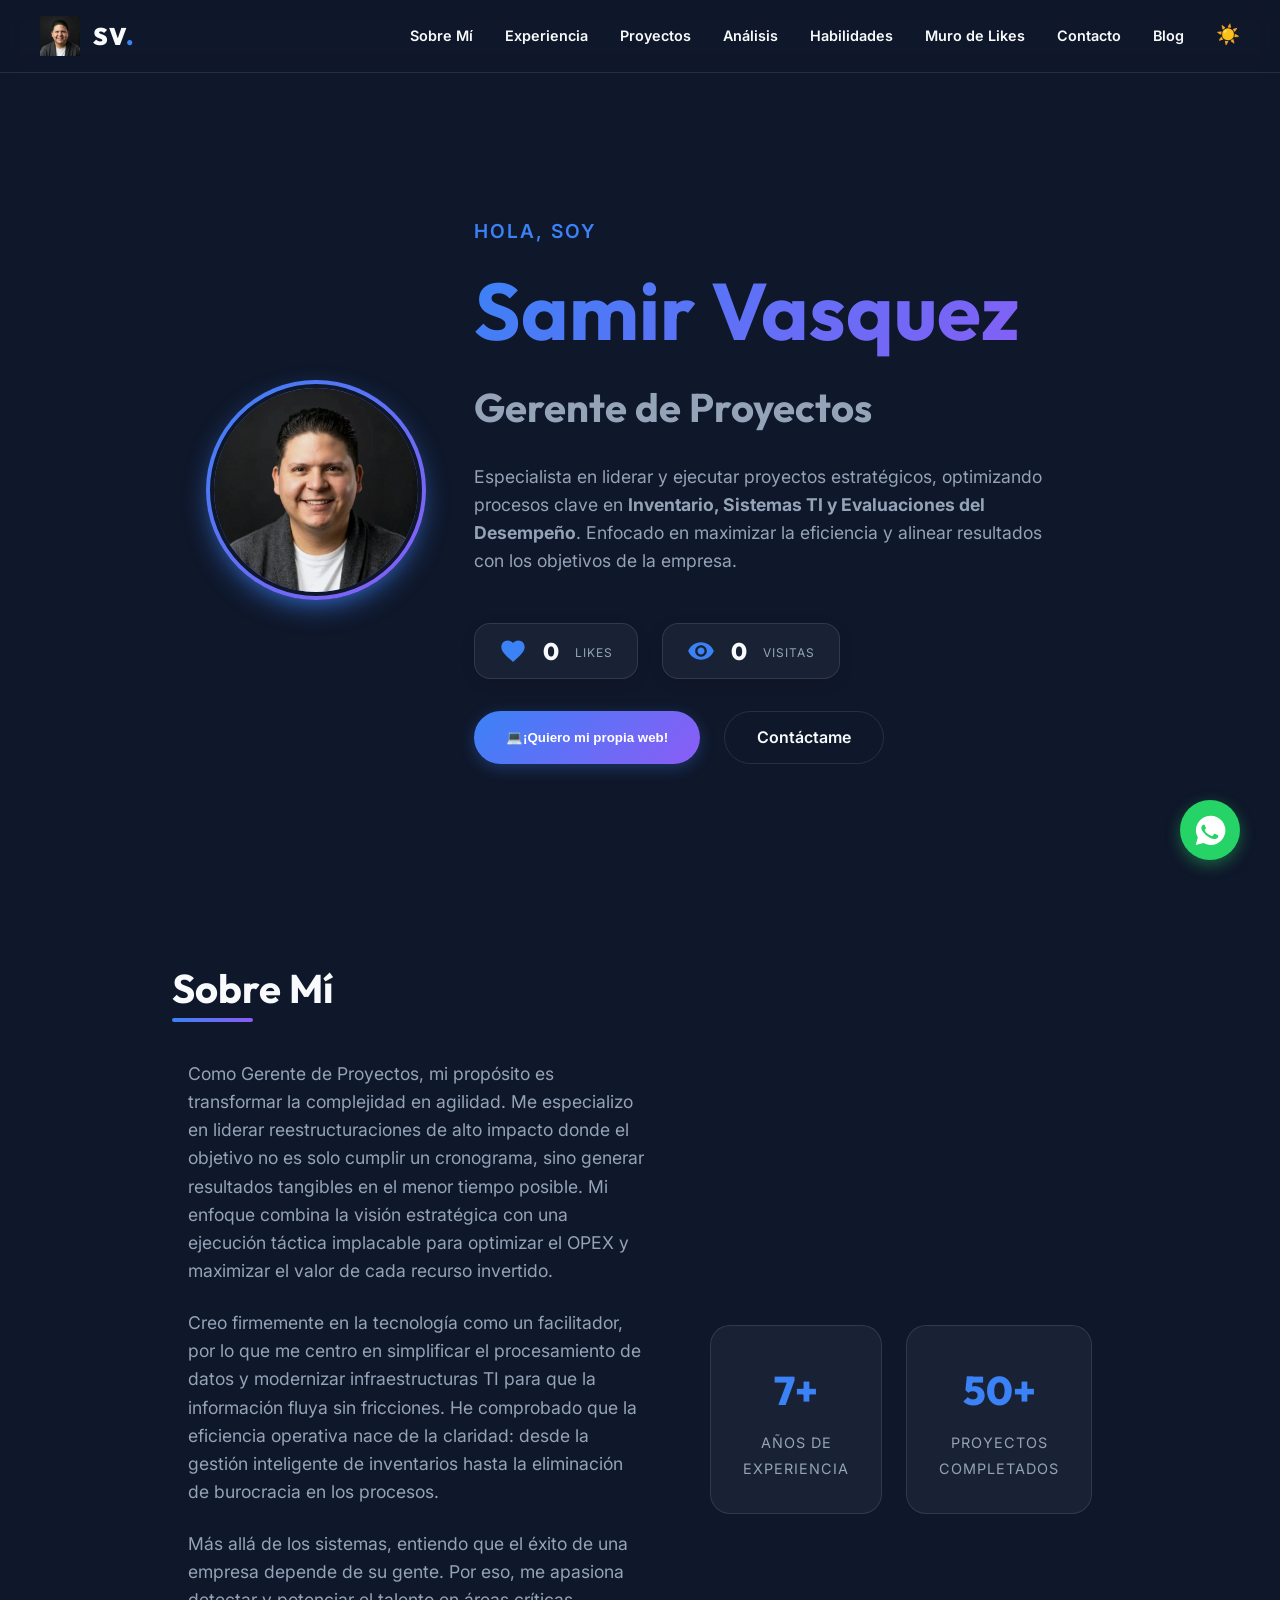
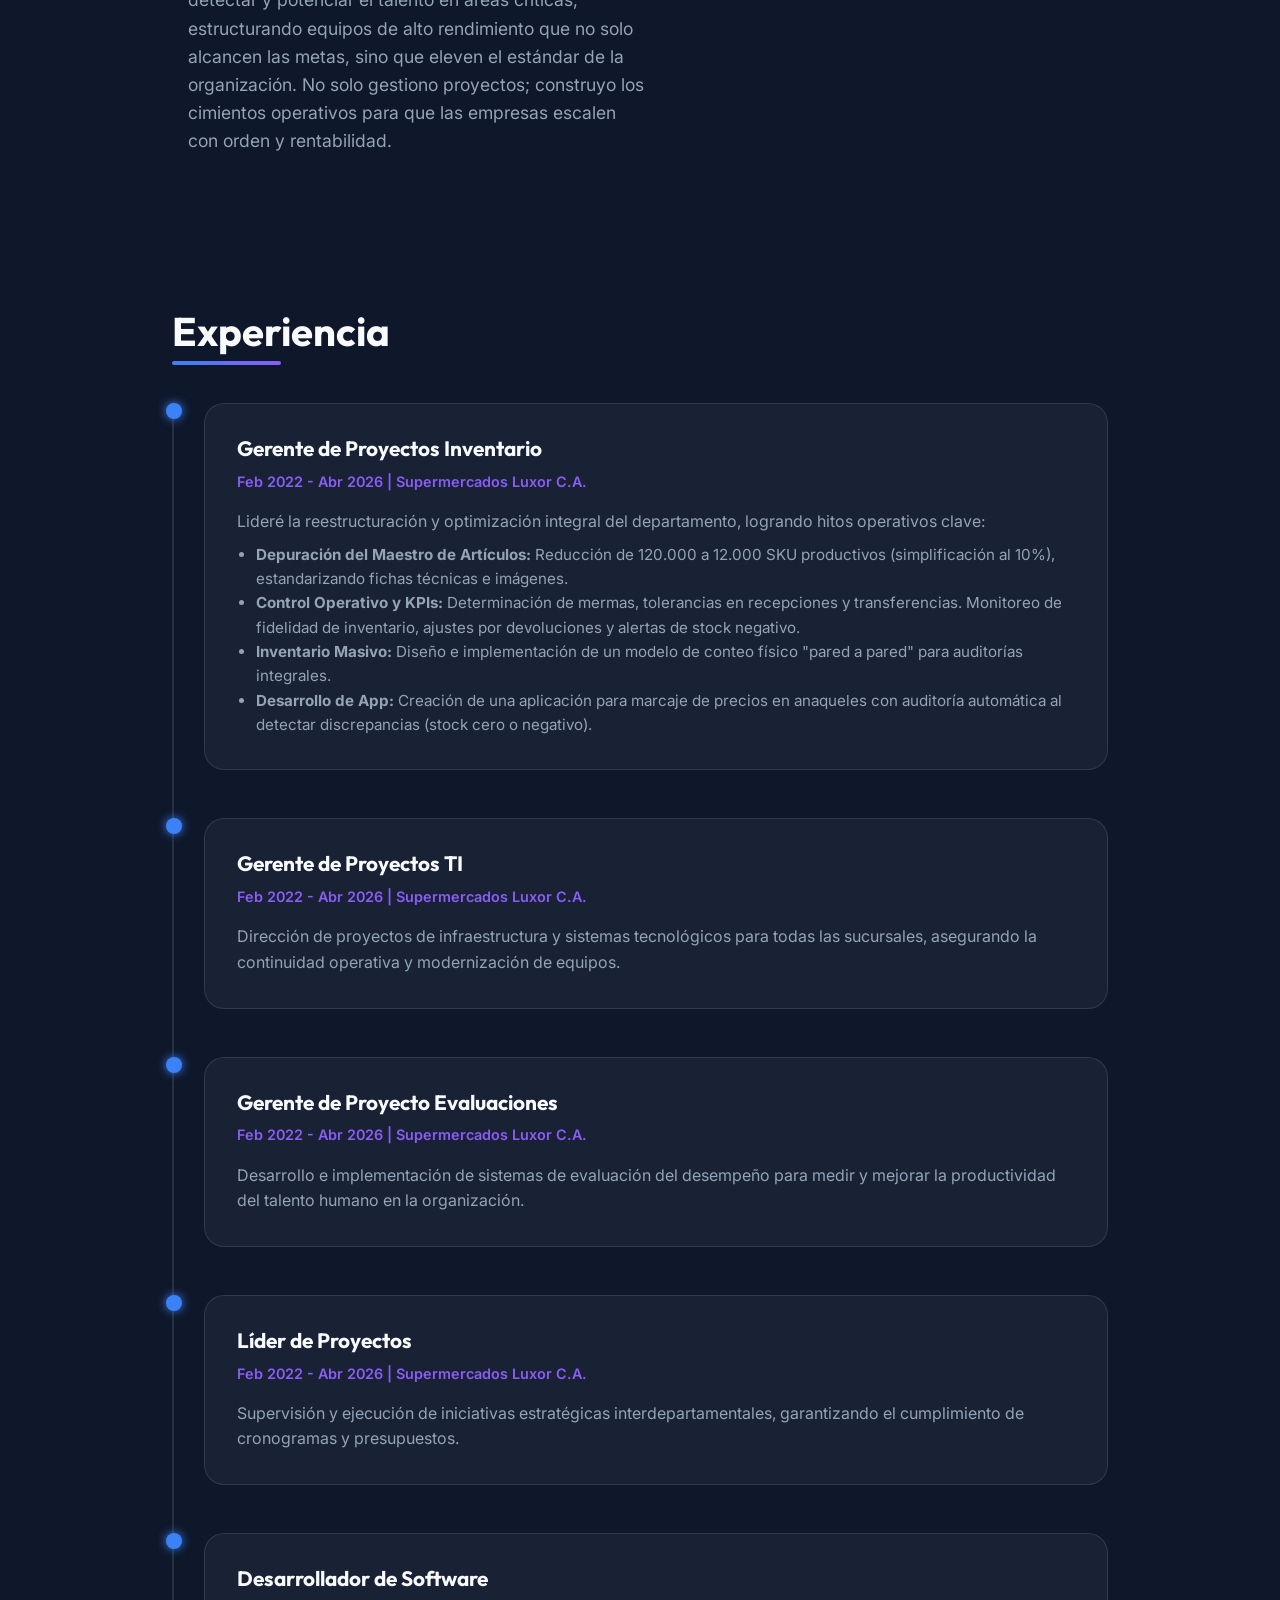
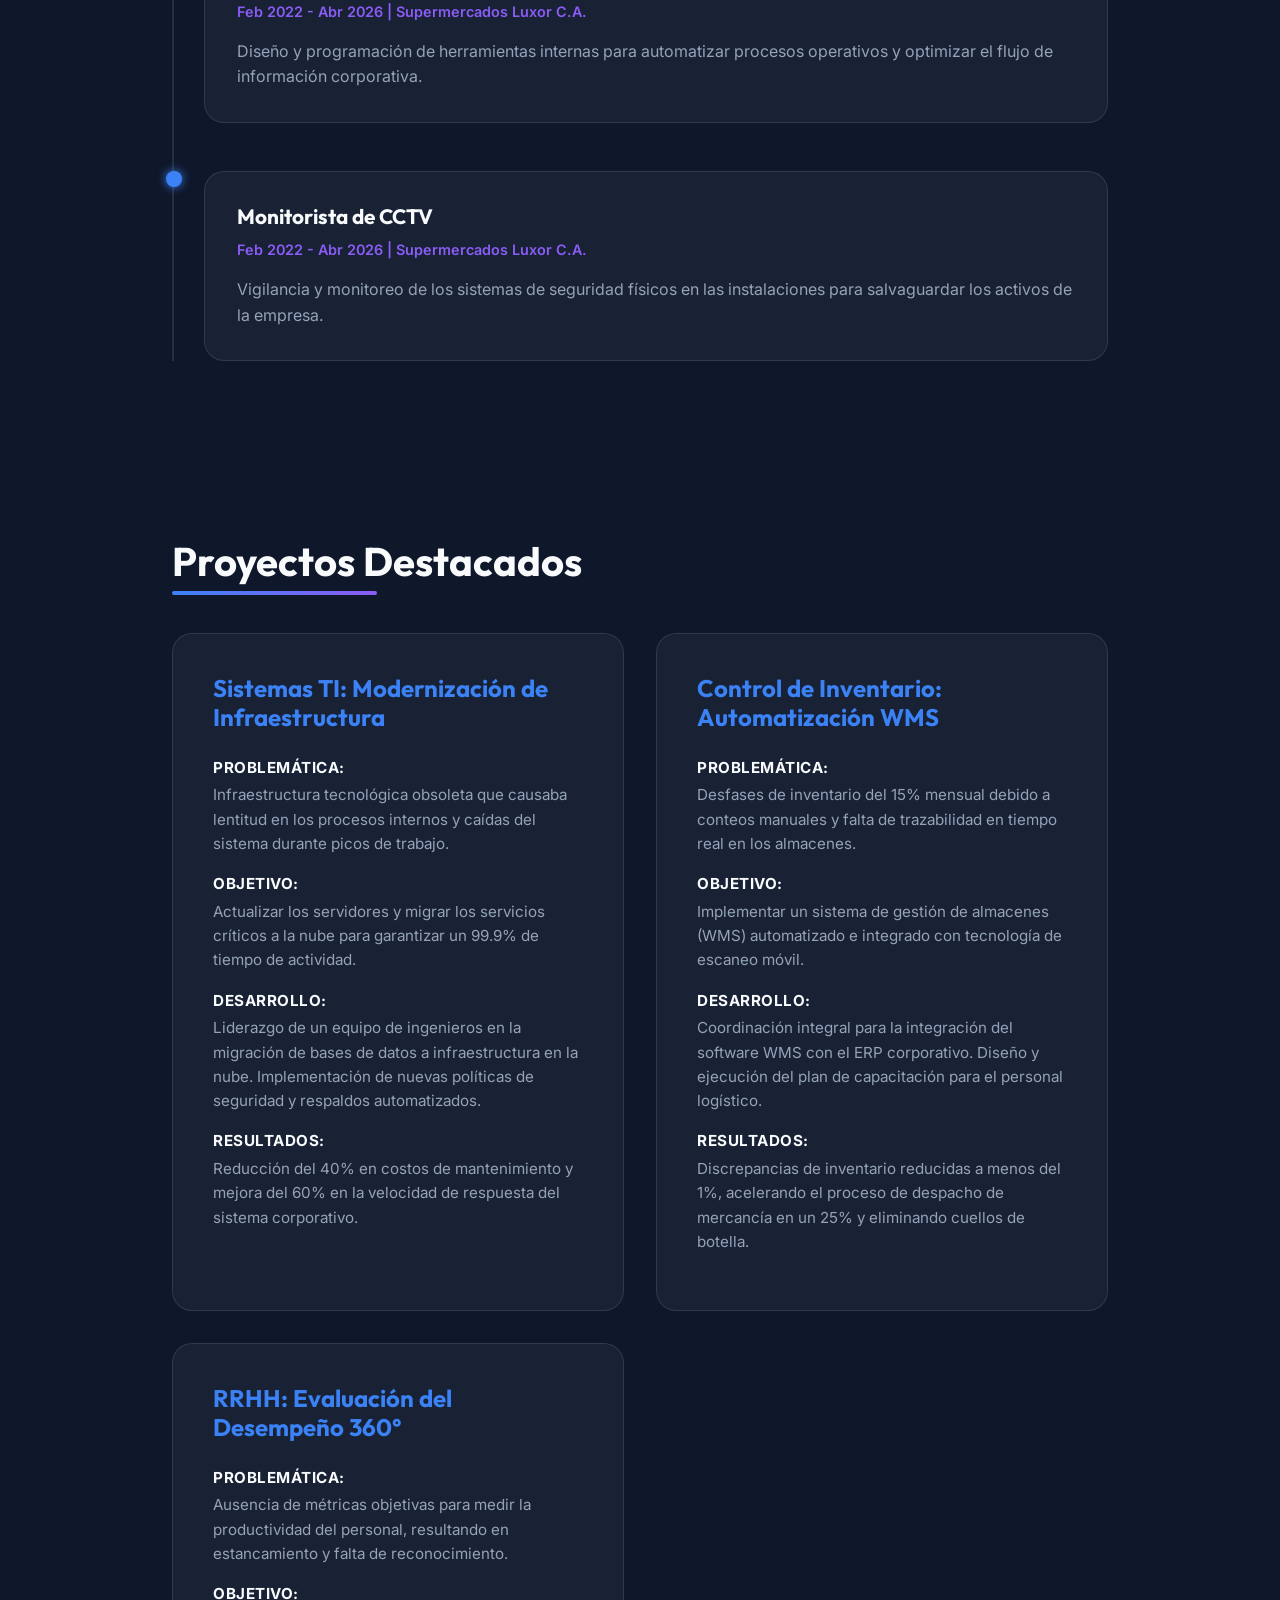
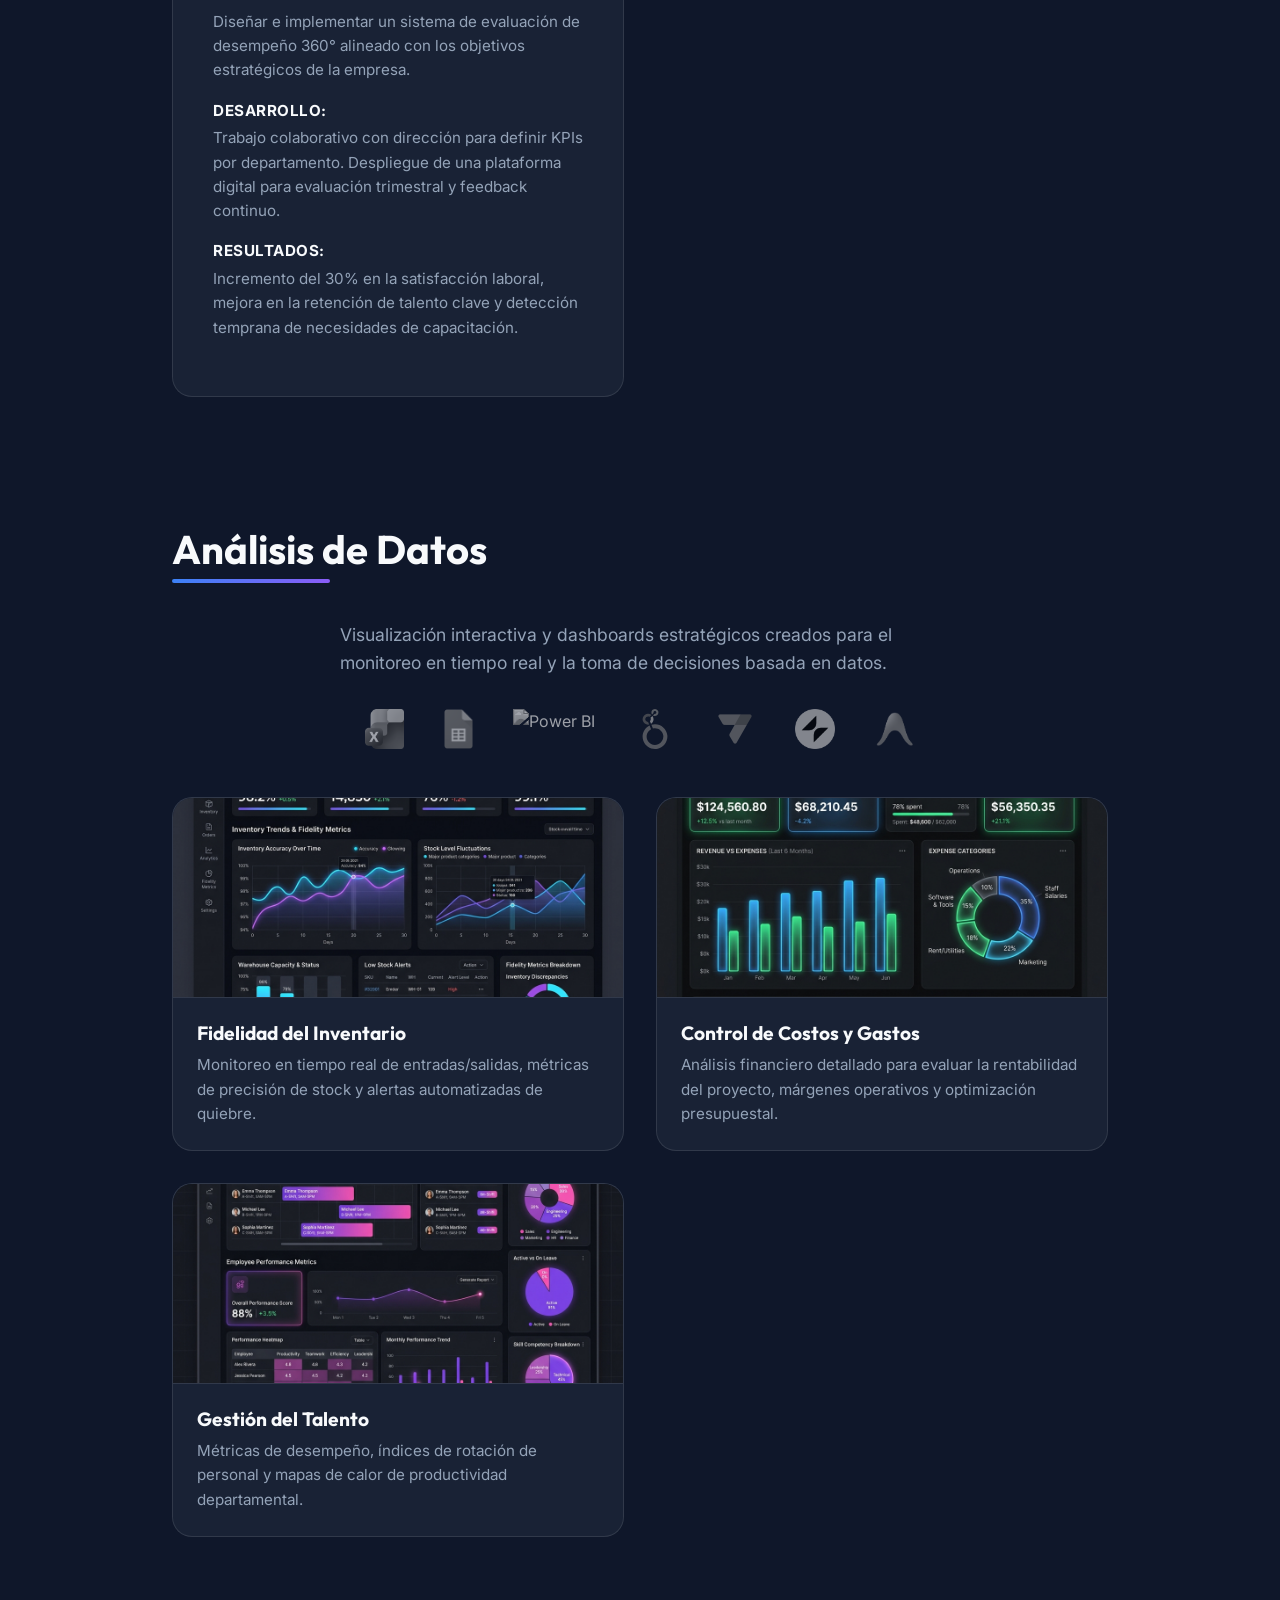
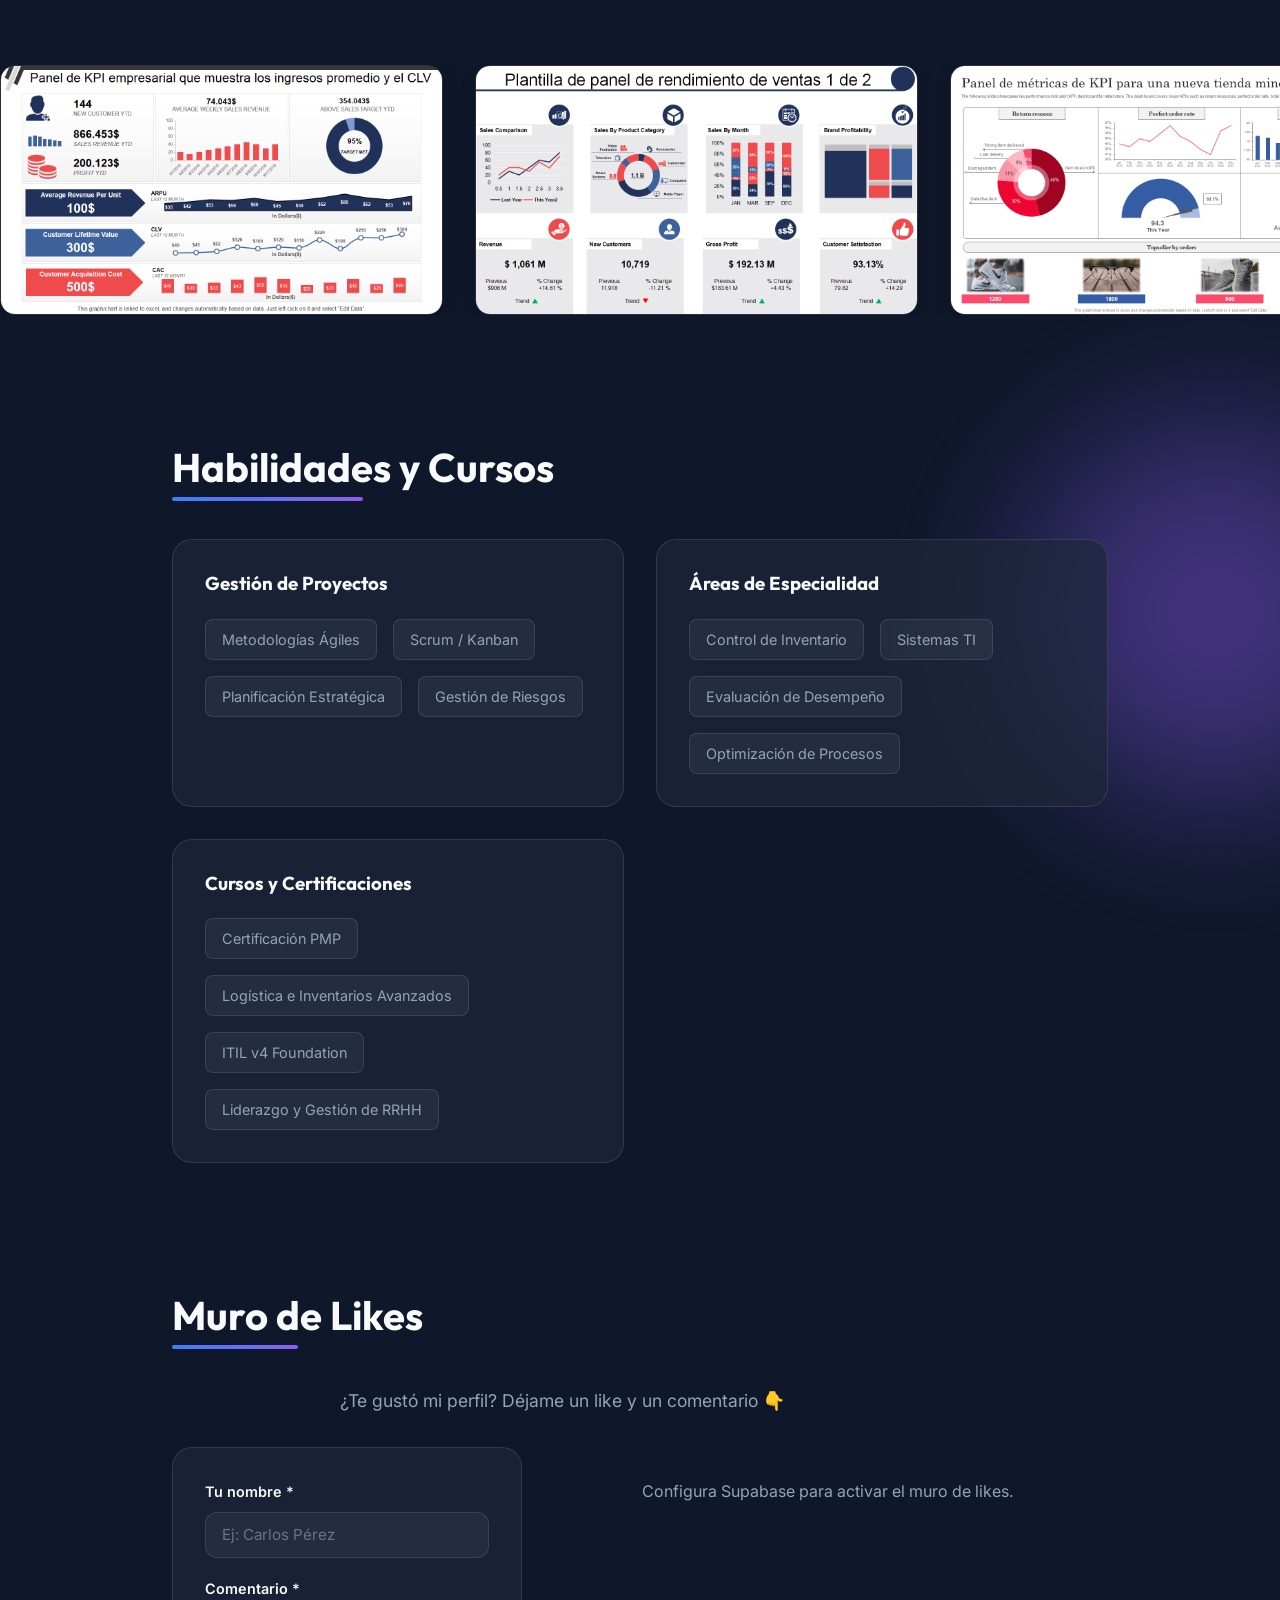
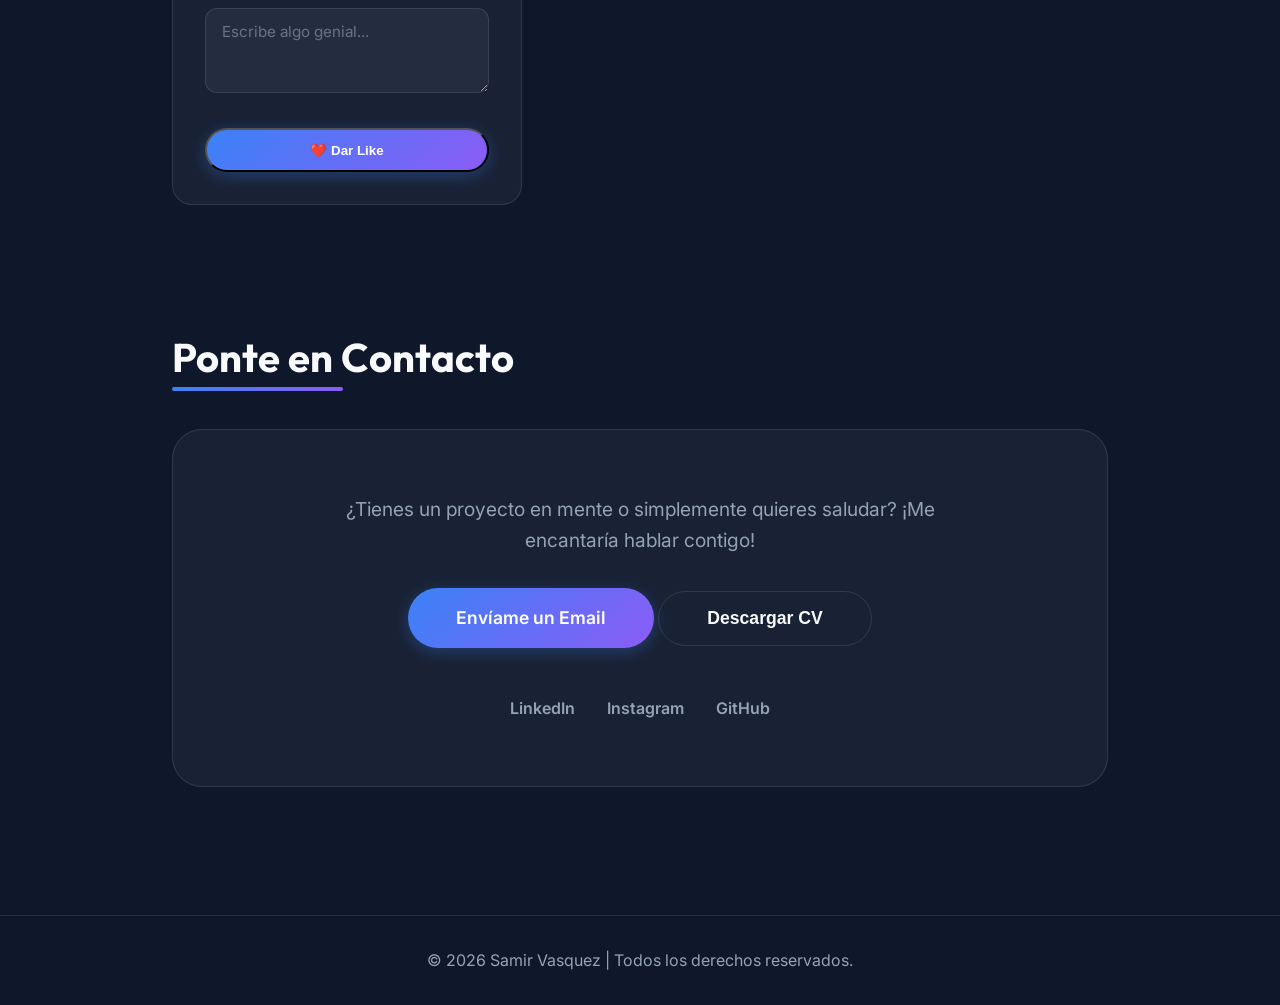
==== commit ee678676: "Nuevas caracteristicas" ====
--- a/index.html
+++ b/index.html
@@ -41,7 +41,7 @@
                 <li><a href="#skills">Habilidades</a></li>
                 <li><a href="#likes">Muro de Likes</a></li>
                 <li><a href="#contact">Contacto</a></li>
-                <li><a href="blog.html" target="_blank">Blog</a></li>
+                <li><a href="blog.html">Blog</a></li>
                 <li>
                     <button id="theme-toggle" class="theme-toggle" aria-label="Cambiar tema">☀️</button>
                 </li>
@@ -381,25 +381,6 @@
             </div>
         </section>
 
-        <section id="contact" class="contact section">
-            <div class="section-container reveal">
-                <h2 class="section-title">Ponte en Contacto</h2>
-                <div class="contact-content">
-                    <p class="contact-text">¿Tienes un proyecto en mente o simplemente quieres saludar? ¡Me encantaría
-                        hablar contigo!</p>
-                    <a href="mailto:samirvasquez0104@gmail.com" class="btn btn-primary btn-large">Envíame un Email</a>
-                    <a href="#" class="btn btn-secondary btn-large cv-trigger">Descargar CV</a>
-                    <div class="social-links">
-                        <a href="https://www.linkedin.com/in/samirvasquez24473747" target="_blank"
-                            rel="noopener noreferrer" class="social-icon">LinkedIn</a>
-                        <a href="https://www.instagram.com/samirvasquezz" target="_blank" rel="noopener noreferrer"
-                            class="social-icon">Instagram</a>
-                        <a href="#" class="social-icon">GitHub</a>
-                    </div>
-                </div>
-            </div>
-        </section>
-
         <section id="likes" class="likes section">
             <div class="section-container reveal">
                 <h2 class="section-title">Muro de Likes</h2>
--- a/styles.css
+++ b/styles.css
@@ -14,7 +14,7 @@
     --font-heading: 'Outfit', sans-serif;
     
     /* Spacing */
-    --section-padding: 6rem 2rem;
+    --section-padding: 4rem 2rem;
 }
 
 body.light-mode {
@@ -848,9 +848,9 @@
         width: 70%;
         max-width: 300px;
         height: 100vh;
-        background: var(--surface-color);
-        backdrop-filter: blur(15px);
-        -webkit-backdrop-filter: blur(15px);
+        background: var(--bg-color);
+        backdrop-filter: blur(20px);
+        -webkit-backdrop-filter: blur(20px);
         flex-direction: column;
         justify-content: center;
         align-items: center;
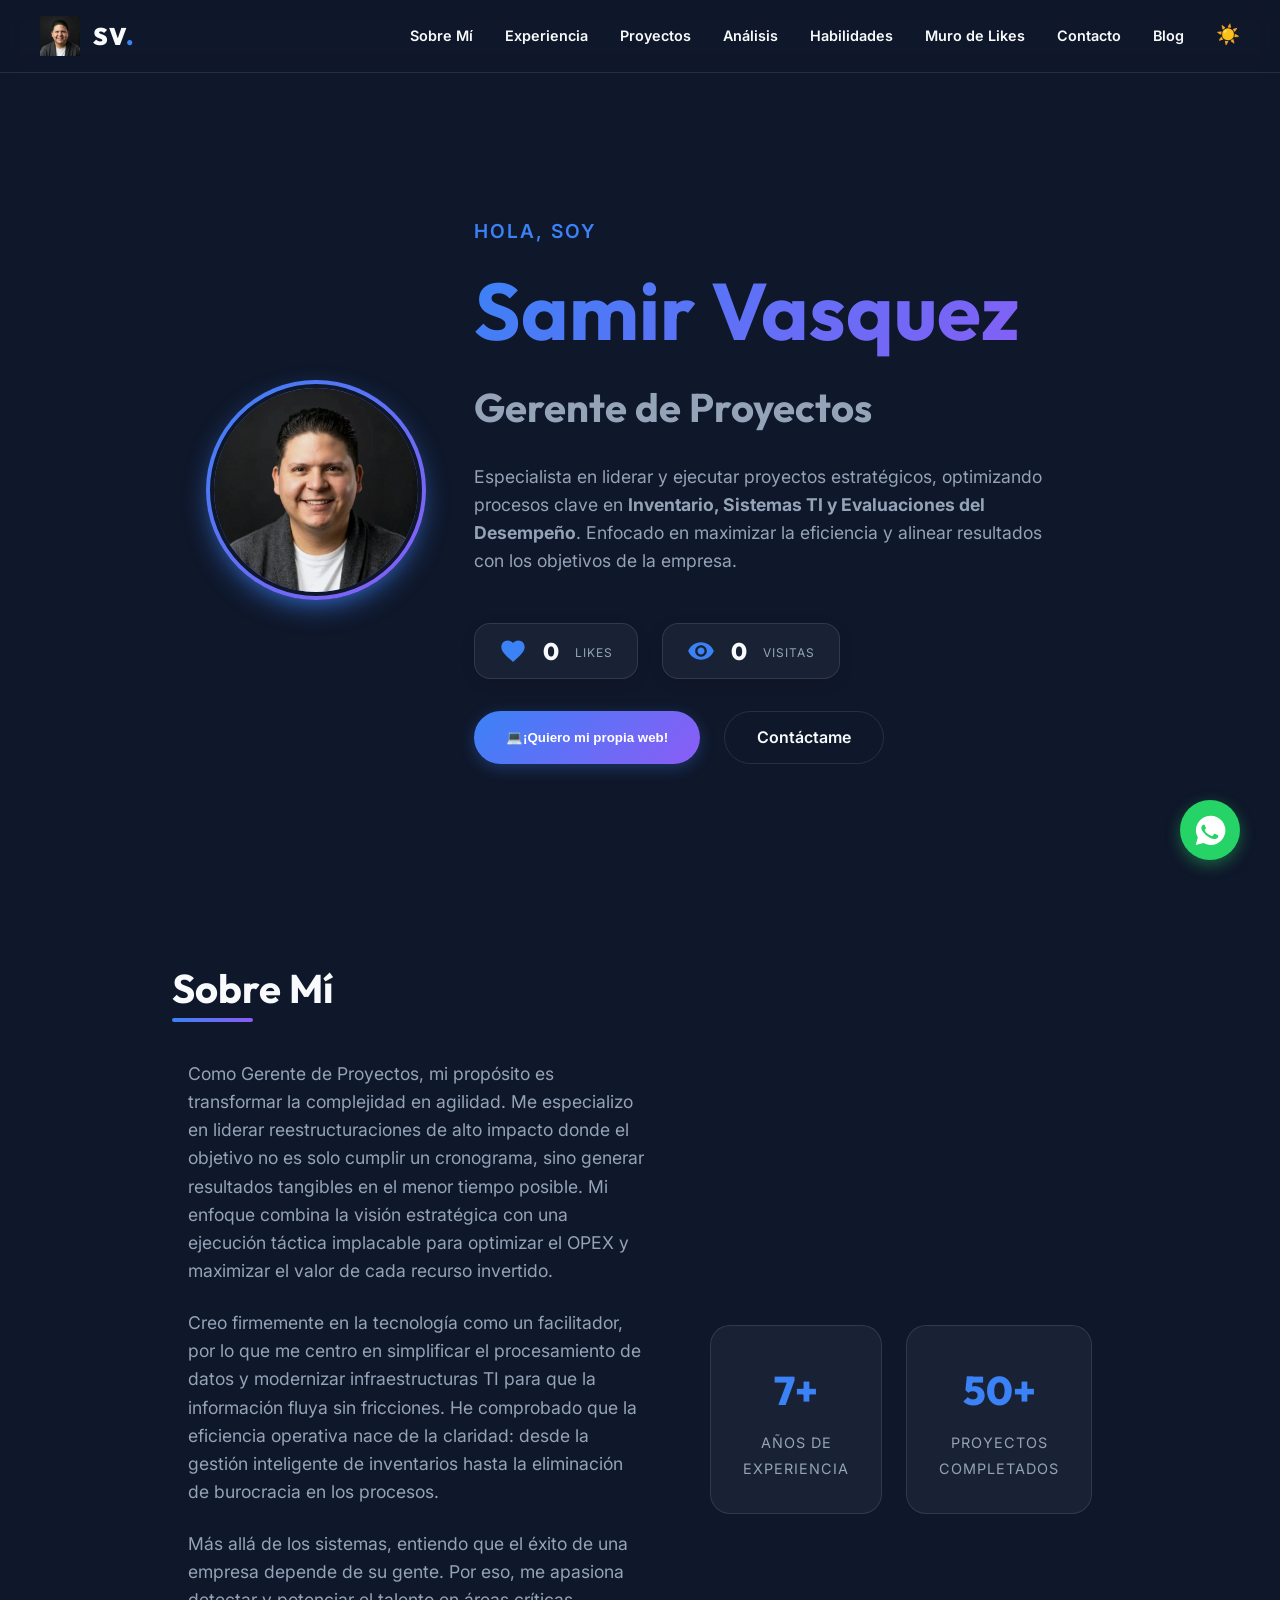
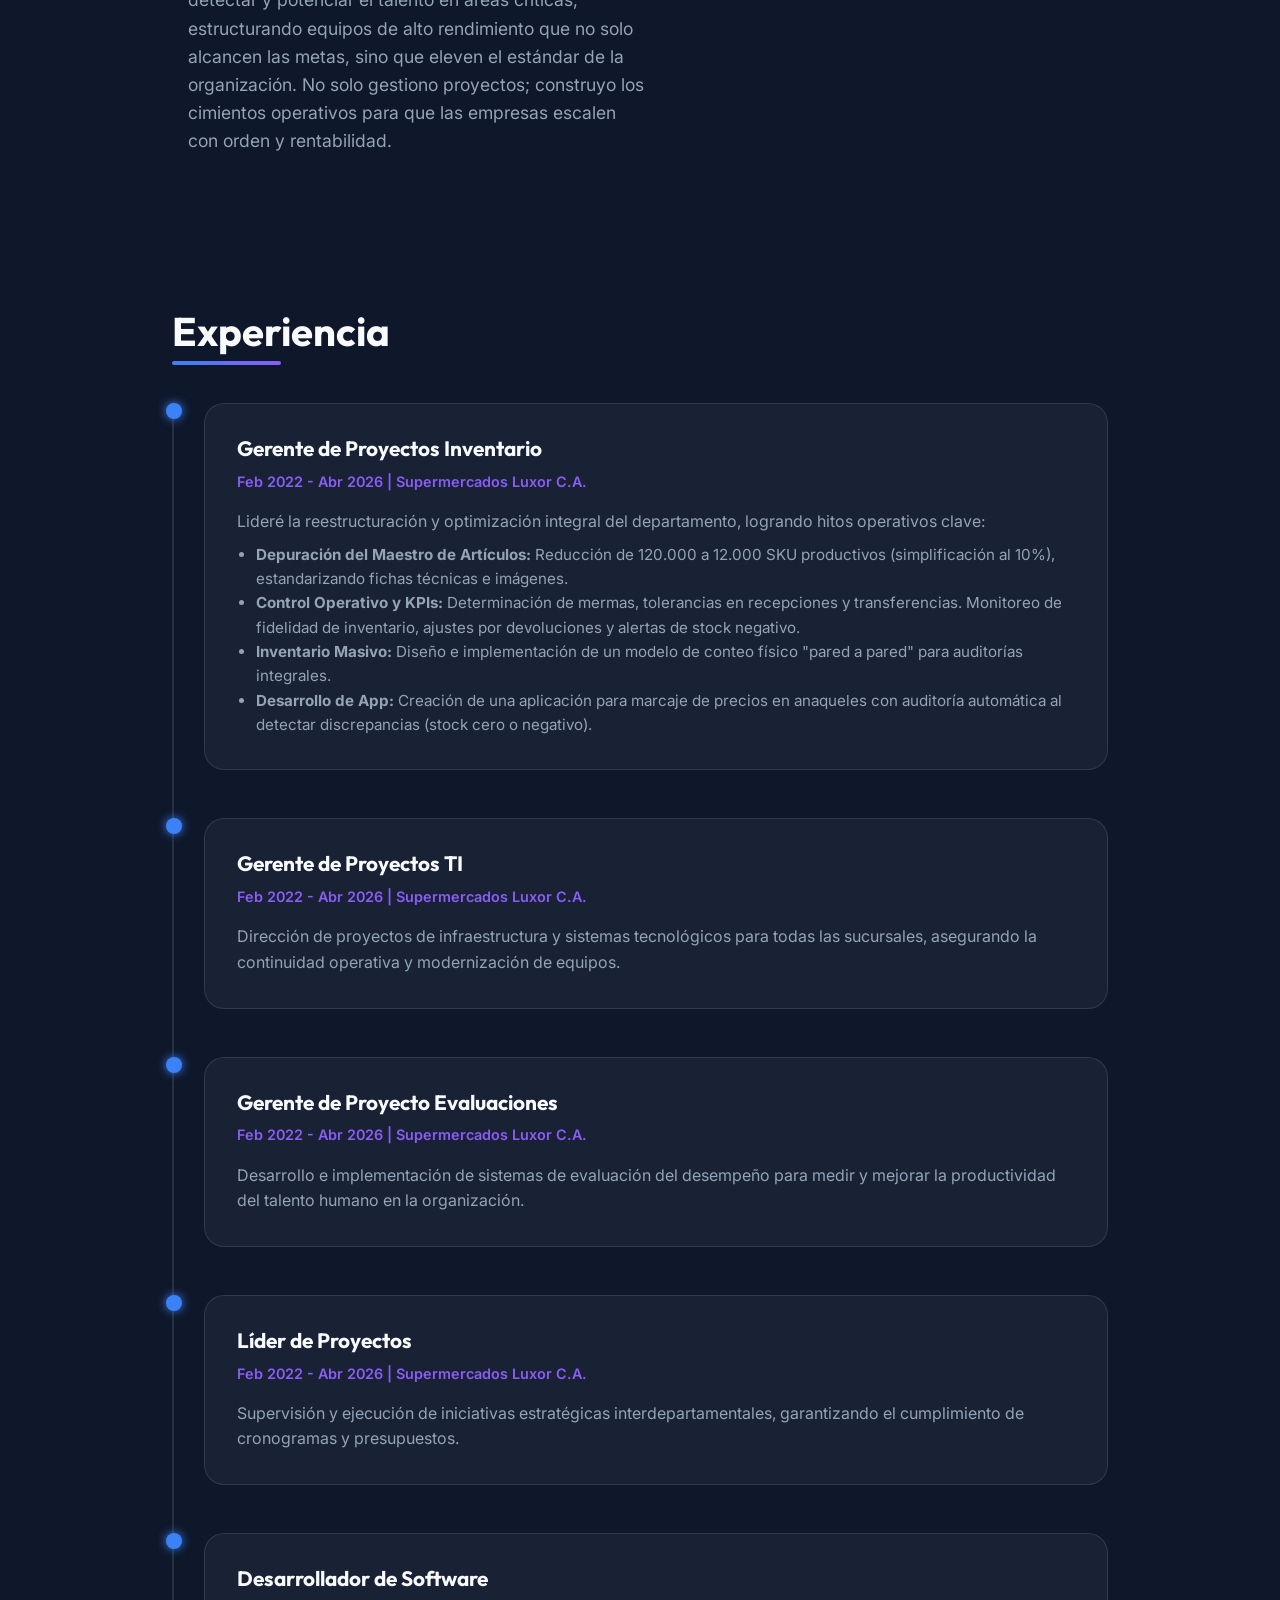
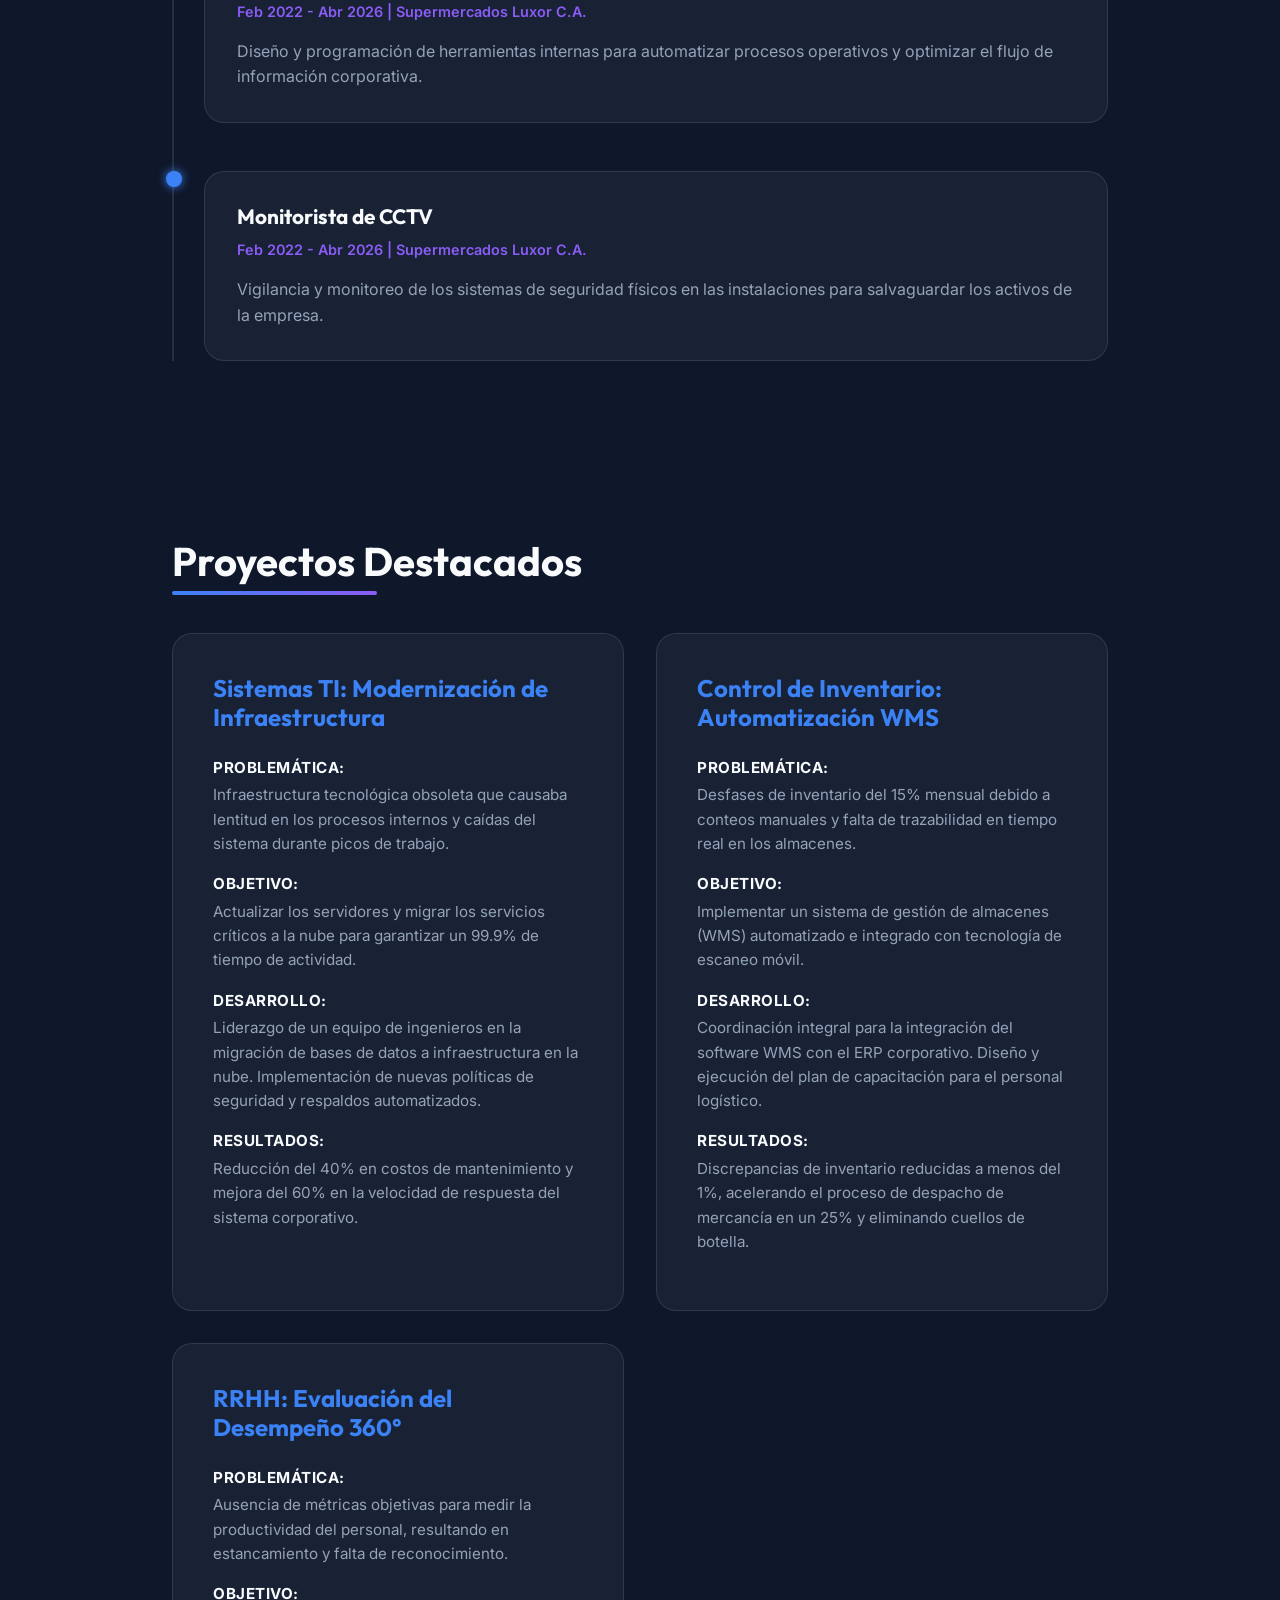
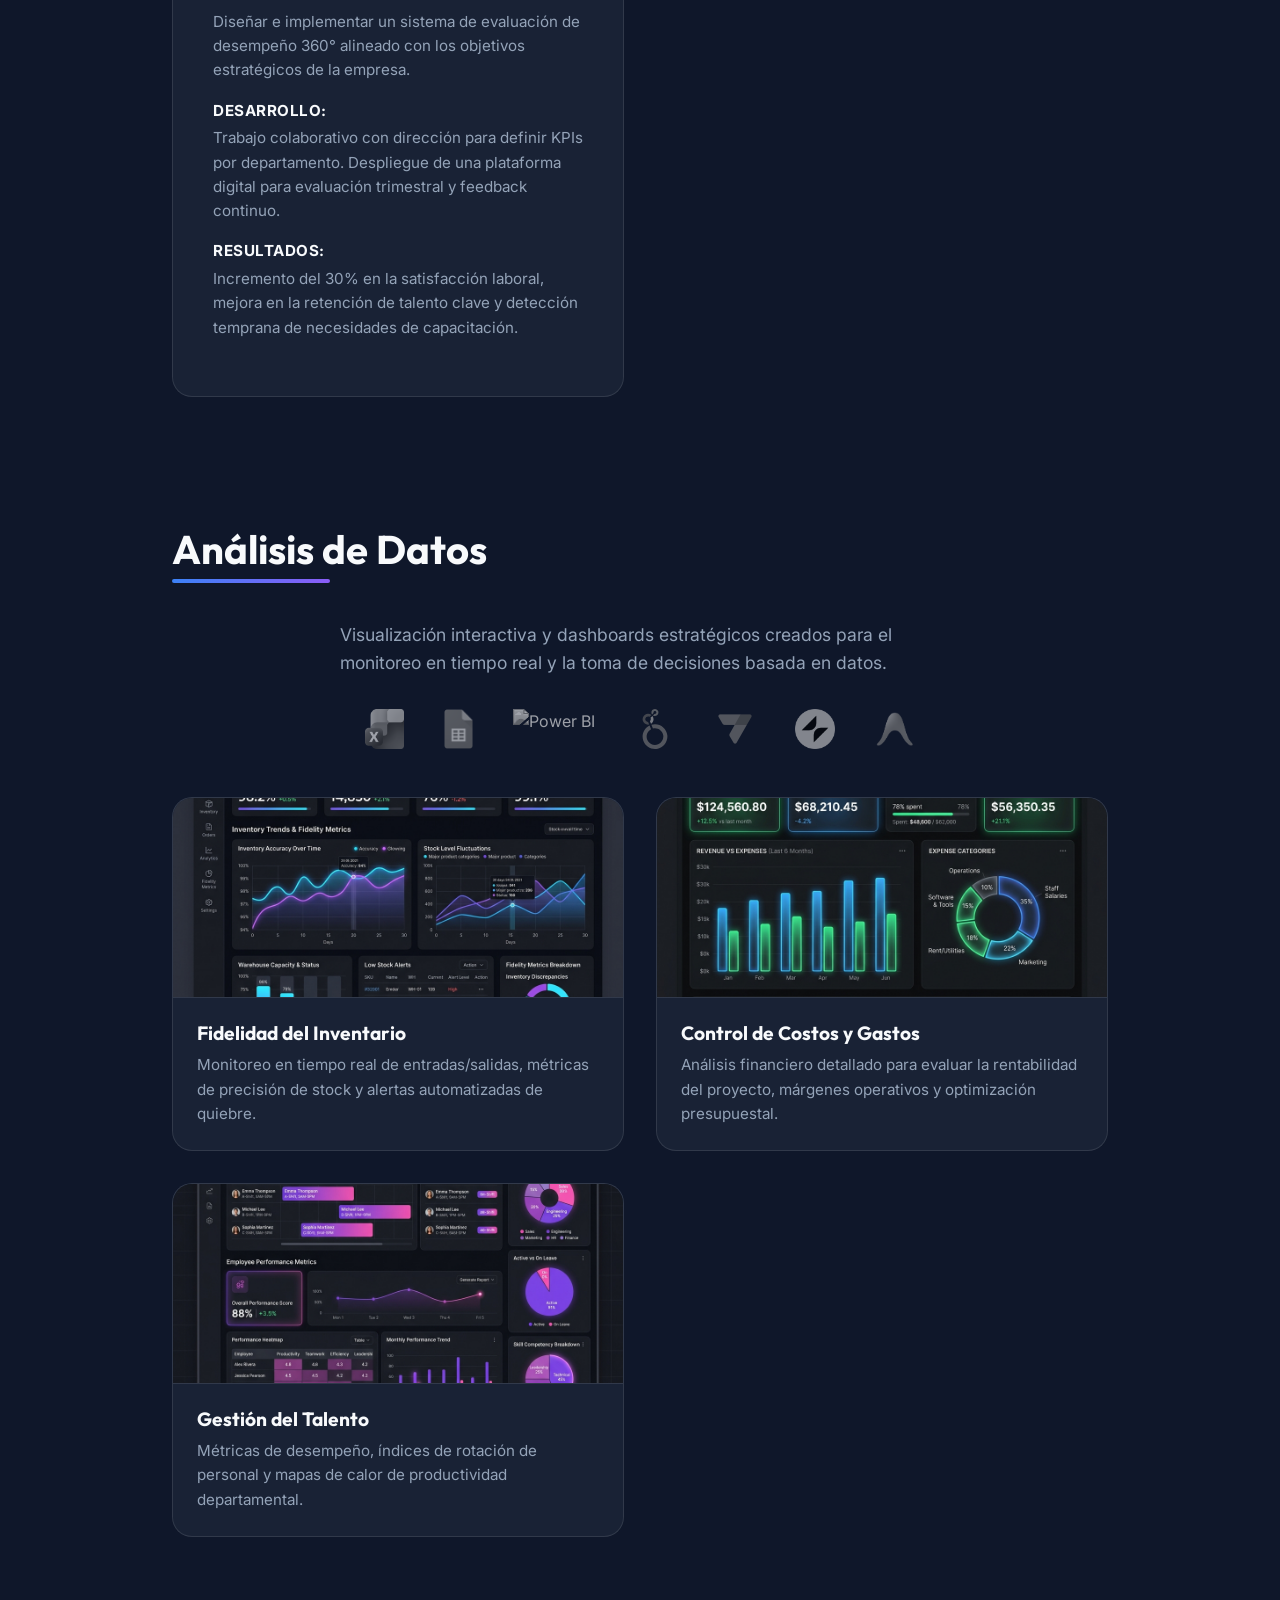
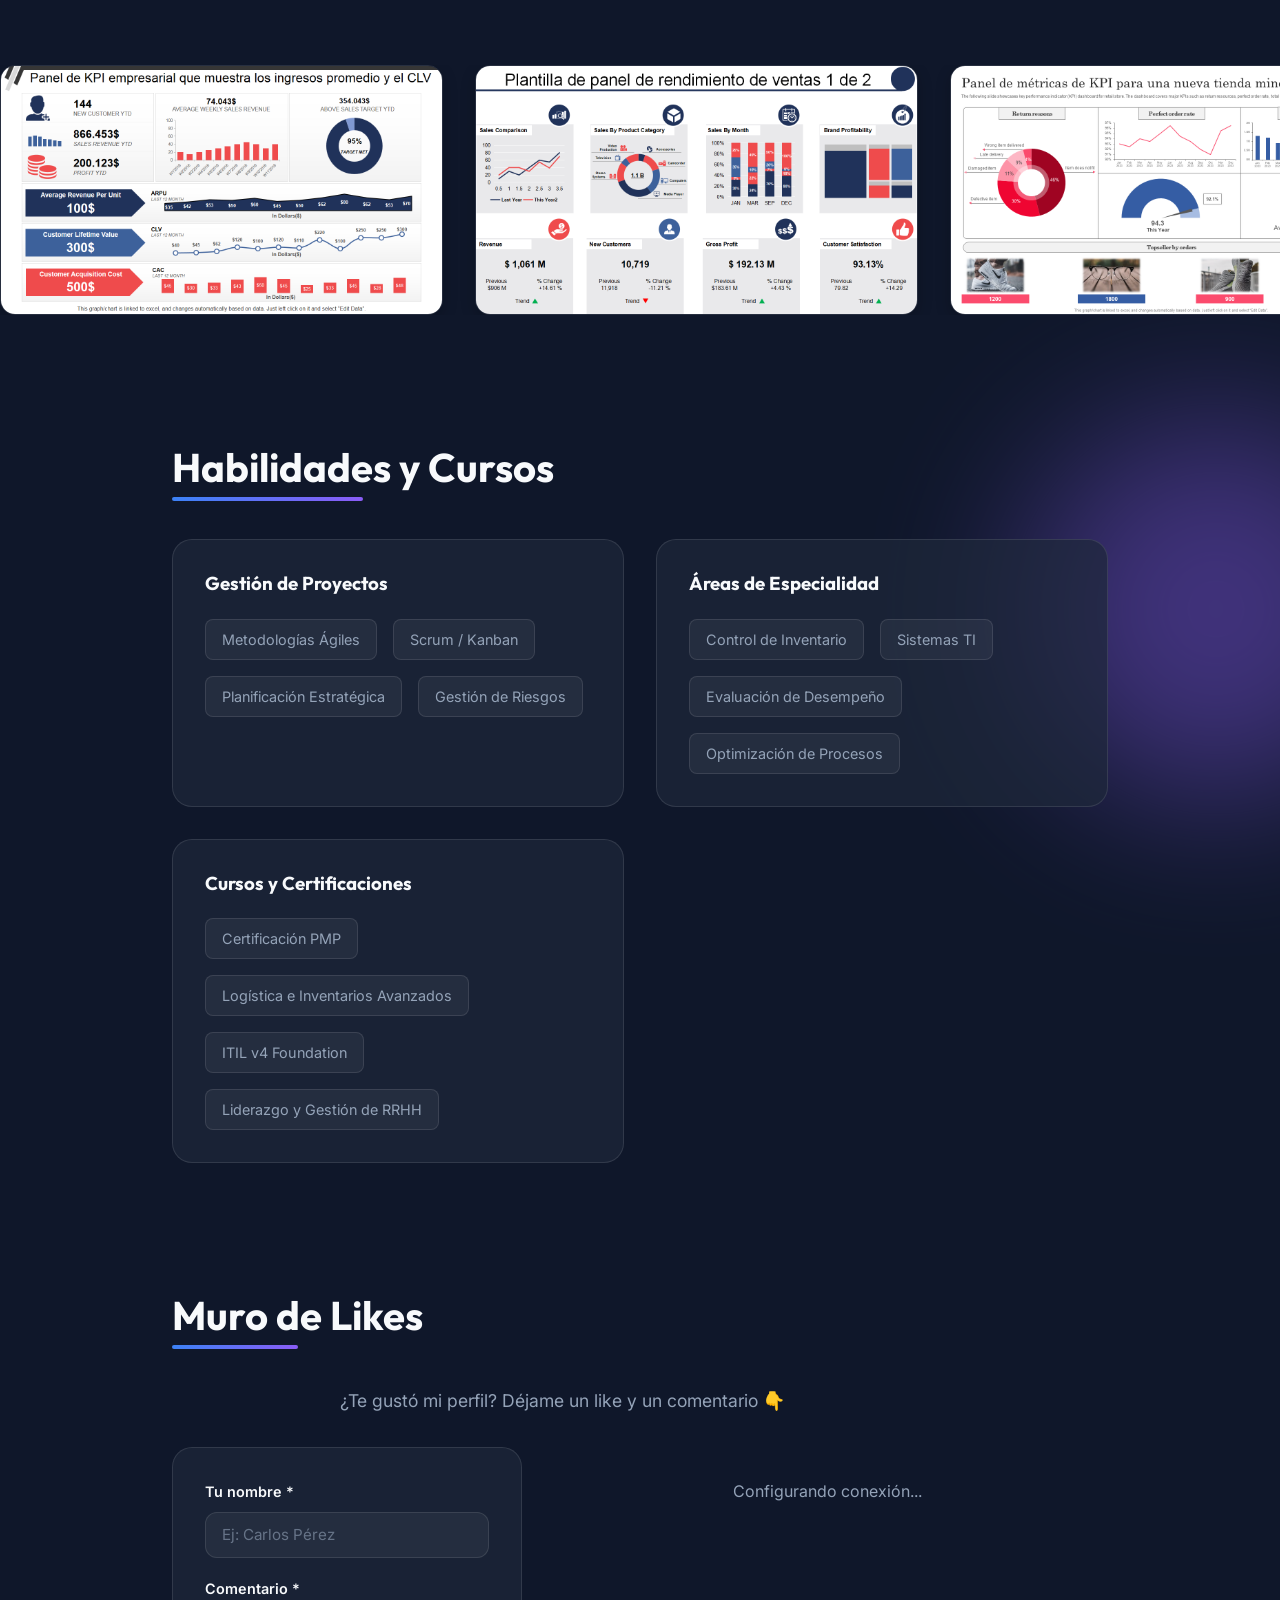
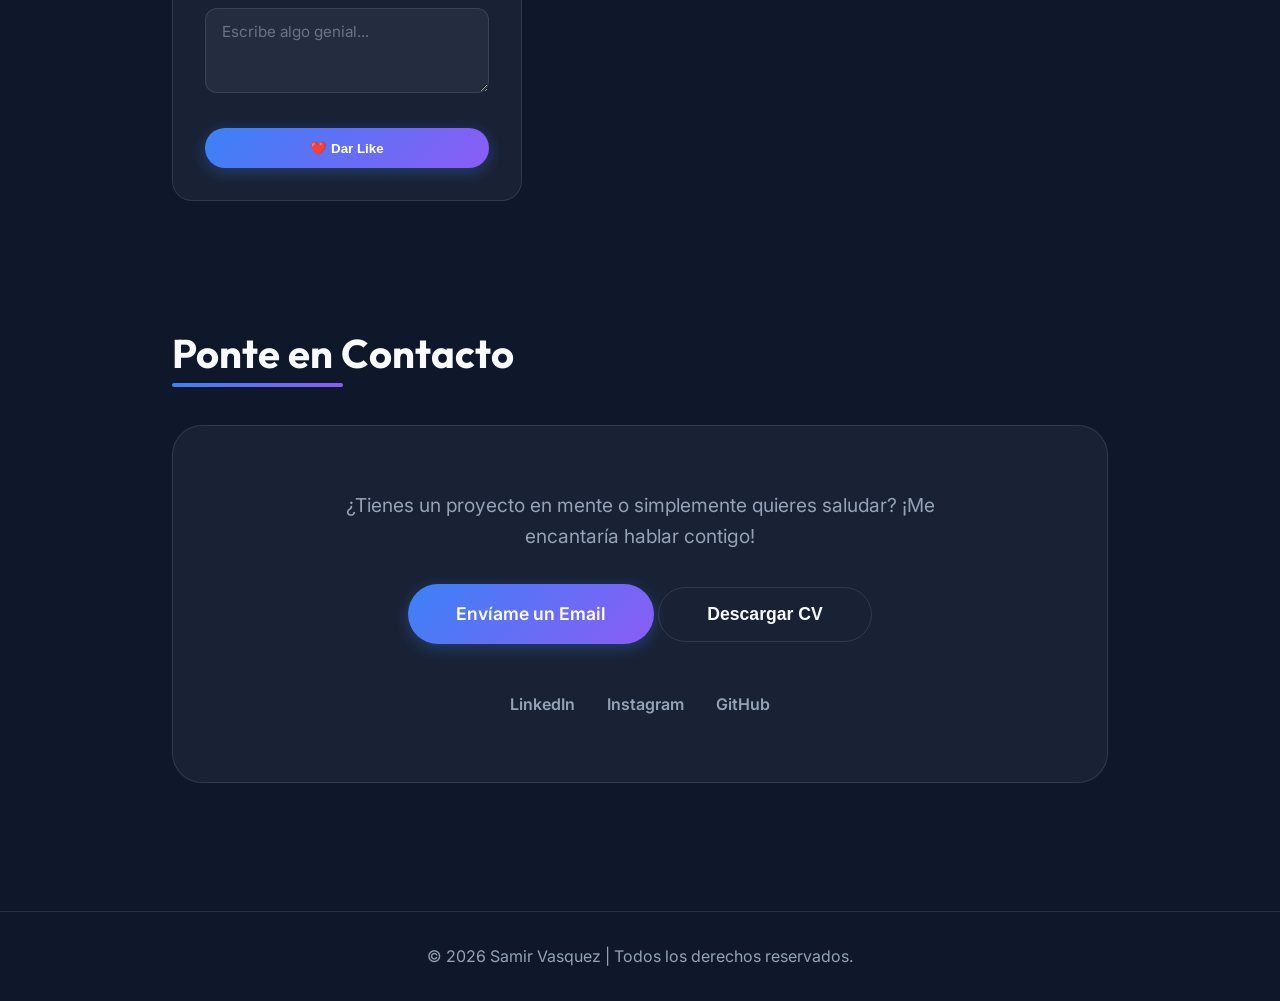
==== commit 18ce3dea: "Resgistro de descargas" ====
--- a/index.html
+++ b/index.html
@@ -66,14 +66,16 @@
                     <div class="hero-stats">
                         <div class="hero-stat-card">
                             <svg viewBox="0 0 24 24" width="24" height="24" fill="currentColor">
-                                <path d="M12 21.35l-1.45-1.32C5.4 15.36 2 12.28 2 8.5 2 5.42 4.42 3 7.5 3c1.74 0 3.41.81 4.5 2.09C13.09 3.81 14.76 3 16.5 3 19.58 3 22 5.42 22 8.5c0 3.78-3.4 6.86-8.55 11.54L12 21.35z"/>
+                                <path
+                                    d="M12 21.35l-1.45-1.32C5.4 15.36 2 12.28 2 8.5 2 5.42 4.42 3 7.5 3c1.74 0 3.41.81 4.5 2.09C13.09 3.81 14.76 3 16.5 3 19.58 3 22 5.42 22 8.5c0 3.78-3.4 6.86-8.55 11.54L12 21.35z" />
                             </svg>
                             <span class="hero-stat-number" id="hero-likes-count">0</span>
                             <span class="hero-stat-text">Likes</span>
                         </div>
                         <div class="hero-stat-card">
                             <svg viewBox="0 0 24 24" width="24" height="24" fill="currentColor">
-                                <path d="M12 4.5C7 4.5 2.73 7.61 1 12c1.73 4.39 6 7.5 11 7.5s9.27-3.11 11-7.5c-1.73-4.39-6-7.5-11-7.5zM12 17c-2.76 0-5-2.24-5-5s2.24-5 5-5 5 2.24 5 5-2.24 5-5 5zm0-8c-1.66 0-3 1.34-3 3s1.34 3 3 3 3-1.34 3-3-1.34-3-3-3z"/>
+                                <path
+                                    d="M12 4.5C7 4.5 2.73 7.61 1 12c1.73 4.39 6 7.5 11 7.5s9.27-3.11 11-7.5c-1.73-4.39-6-7.5-11-7.5zM12 17c-2.76 0-5-2.24-5-5s2.24-5 5-5 5 2.24 5 5-2.24 5-5 5zm0-8c-1.66 0-3 1.34-3 3s1.34 3 3 3 3-1.34 3-3-1.34-3-3-3z" />
                             </svg>
                             <span class="hero-stat-number" id="hero-visits-count">0</span>
                             <span class="hero-stat-text">Visitas</span>
@@ -384,7 +386,8 @@
         <section id="likes" class="likes section">
             <div class="section-container reveal">
                 <h2 class="section-title">Muro de Likes</h2>
-                <p class="summary" style="margin-bottom: 2rem;">¿Te gustó mi perfil? Déjame un like y un comentario 👇</p>
+                <p class="summary" style="margin-bottom: 2rem;">¿Te gustó mi perfil? Déjame un like y un comentario 👇
+                </p>
 
                 <div class="likes-content">
                     <form id="like-form" class="like-form">
@@ -394,7 +397,8 @@
                         </div>
                         <div class="form-group">
                             <label for="like-comment">Comentario *</label>
-                            <textarea id="like-comment" rows="3" required placeholder="Escribe algo genial..."></textarea>
+                            <textarea id="like-comment" rows="3" required
+                                placeholder="Escribe algo genial..."></textarea>
                         </div>
                         <button type="submit" class="btn btn-primary like-submit">❤️ Dar Like</button>
                     </form>
@@ -430,10 +434,13 @@
             <div class="cta-modal-content">
                 <button id="cv-close" class="cta-close" aria-label="Cerrar">✕</button>
                 <h2>📄 CV en Actualización</h2>
-                <p>Estamos actualizando esta información debido a nuevas competencias adquiridas. Te invito a que me escribas por WhatsApp y no perdamos la oportunidad de platicar.</p>
-                <a href="https://wa.me/584128445726" target="_blank" rel="noopener noreferrer" class="btn btn-primary btn-large cv-whatsapp-btn">
+                <p>Estamos actualizando esta información debido a nuevas competencias adquiridas. Te invito a que me
+                    escribas por WhatsApp y no perdamos la oportunidad de platicar.</p>
+                <a href="https://wa.me/584128445726" target="_blank" rel="noopener noreferrer"
+                    class="btn btn-primary btn-large cv-whatsapp-btn">
                     <svg viewBox="0 0 24 24" width="24" height="24" fill="currentColor">
-                        <path d="M12.04 2c-5.46 0-9.91 4.45-9.91 9.91 0 1.75.46 3.45 1.32 4.95L2.05 22l5.25-1.38c1.45.79 3.08 1.2 4.74 1.2 5.46 0 9.91-4.45 9.91-9.91 0-2.65-1.03-5.14-2.9-7.01A9.816 9.816 0 0 0 12.04 2z"/>
+                        <path
+                            d="M12.04 2c-5.46 0-9.91 4.45-9.91 9.91 0 1.75.46 3.45 1.32 4.95L2.05 22l5.25-1.38c1.45.79 3.08 1.2 4.74 1.2 5.46 0 9.91-4.45 9.91-9.91 0-2.65-1.03-5.14-2.9-7.01A9.816 9.816 0 0 0 12.04 2z" />
                     </svg>
                     Chatear por WhatsApp
                 </a>
--- a/styles.css
+++ b/styles.css
@@ -8,11 +8,11 @@
     --accent-primary: #3b82f6;
     --accent-secondary: #8b5cf6;
     --accent-gradient: linear-gradient(135deg, var(--accent-primary), var(--accent-secondary));
-    
+
     /* Typography */
     --font-main: 'Inter', sans-serif;
     --font-heading: 'Outfit', sans-serif;
-    
+
     /* Spacing */
     --section-padding: 4rem 2rem;
 }
@@ -79,12 +79,19 @@
 }
 
 @keyframes float {
-    0% { transform: translate(0, 0) scale(1); }
-    100% { transform: translate(50px, 50px) scale(1.1); }
+    0% {
+        transform: translate(0, 0) scale(1);
+    }
+
+    100% {
+        transform: translate(50px, 50px) scale(1.1);
+    }
 }
 
 /* Typography */
-h1, h2, h3 {
+h1,
+h2,
+h3 {
     font-family: var(--font-heading);
     line-height: 1.2;
 }
@@ -299,7 +306,8 @@
     display: flex;
     align-items: center;
     justify-content: center;
-    padding-top: 80px; /* Account for header */
+    padding-top: 80px;
+    /* Account for header */
 }
 
 .hero-content {
@@ -331,7 +339,8 @@
     object-fit: cover;
     border-radius: 50%;
     border: 4px solid var(--bg-color);
-    background-color: var(--surface-color); /* Fallback si no hay imagen */
+    background-color: var(--surface-color);
+    /* Fallback si no hay imagen */
 }
 
 .greeting {
@@ -418,6 +427,7 @@
         flex-direction: column;
         gap: 1rem;
     }
+
     .hero-stat-card {
         justify-content: center;
         padding: 0.8rem;
@@ -729,8 +739,13 @@
 }
 
 @keyframes scroll-carousel {
-    0% { transform: translateX(0); }
-    100% { transform: translateX(calc(-50% - 1rem)); }
+    0% {
+        transform: translateX(0);
+    }
+
+    100% {
+        transform: translateX(calc(-50% - 1rem));
+    }
 }
 
 /* Skills Section */
@@ -866,23 +881,23 @@
         transform: translateX(0);
         display: flex;
     }
-    
+
     .hero-content {
         flex-direction: column;
         text-align: center;
         gap: 2rem;
     }
-    
+
     .profile-img-container {
         margin: 0 auto;
     }
-    
+
     .hero-actions {
         flex-direction: column;
         justify-content: center;
         align-items: center;
     }
-    
+
     .about-grid {
         grid-template-columns: 1fr;
         padding: 0 1rem;
@@ -896,6 +911,7 @@
     .section-container {
         padding: 0 1rem;
     }
+
     .analytics-grid,
     .skills-grid {
         grid-template-columns: 1fr;
@@ -983,6 +999,7 @@
         opacity: 0;
         transform: translateY(10px);
     }
+
     to {
         opacity: 1;
         transform: translateY(0);
@@ -1097,7 +1114,8 @@
     transform: rotate(90deg);
 }
 
-.cta-trigger {
+.cta-trigger,
+.like-submit {
     border: none !important;
     outline: none !important;
 }
@@ -1111,7 +1129,7 @@
     -webkit-text-fill-color: transparent;
 }
 
-.cta-modal-content > p {
+.cta-modal-content>p {
     color: var(--text-secondary);
     font-size: 0.95rem;
     margin-bottom: 2rem;
@@ -1223,9 +1241,9 @@
         bottom: 20px;
         right: 20px;
     }
-    
+
     .whatsapp-float svg {
         width: 30px;
         height: 30px;
     }
-}
+}
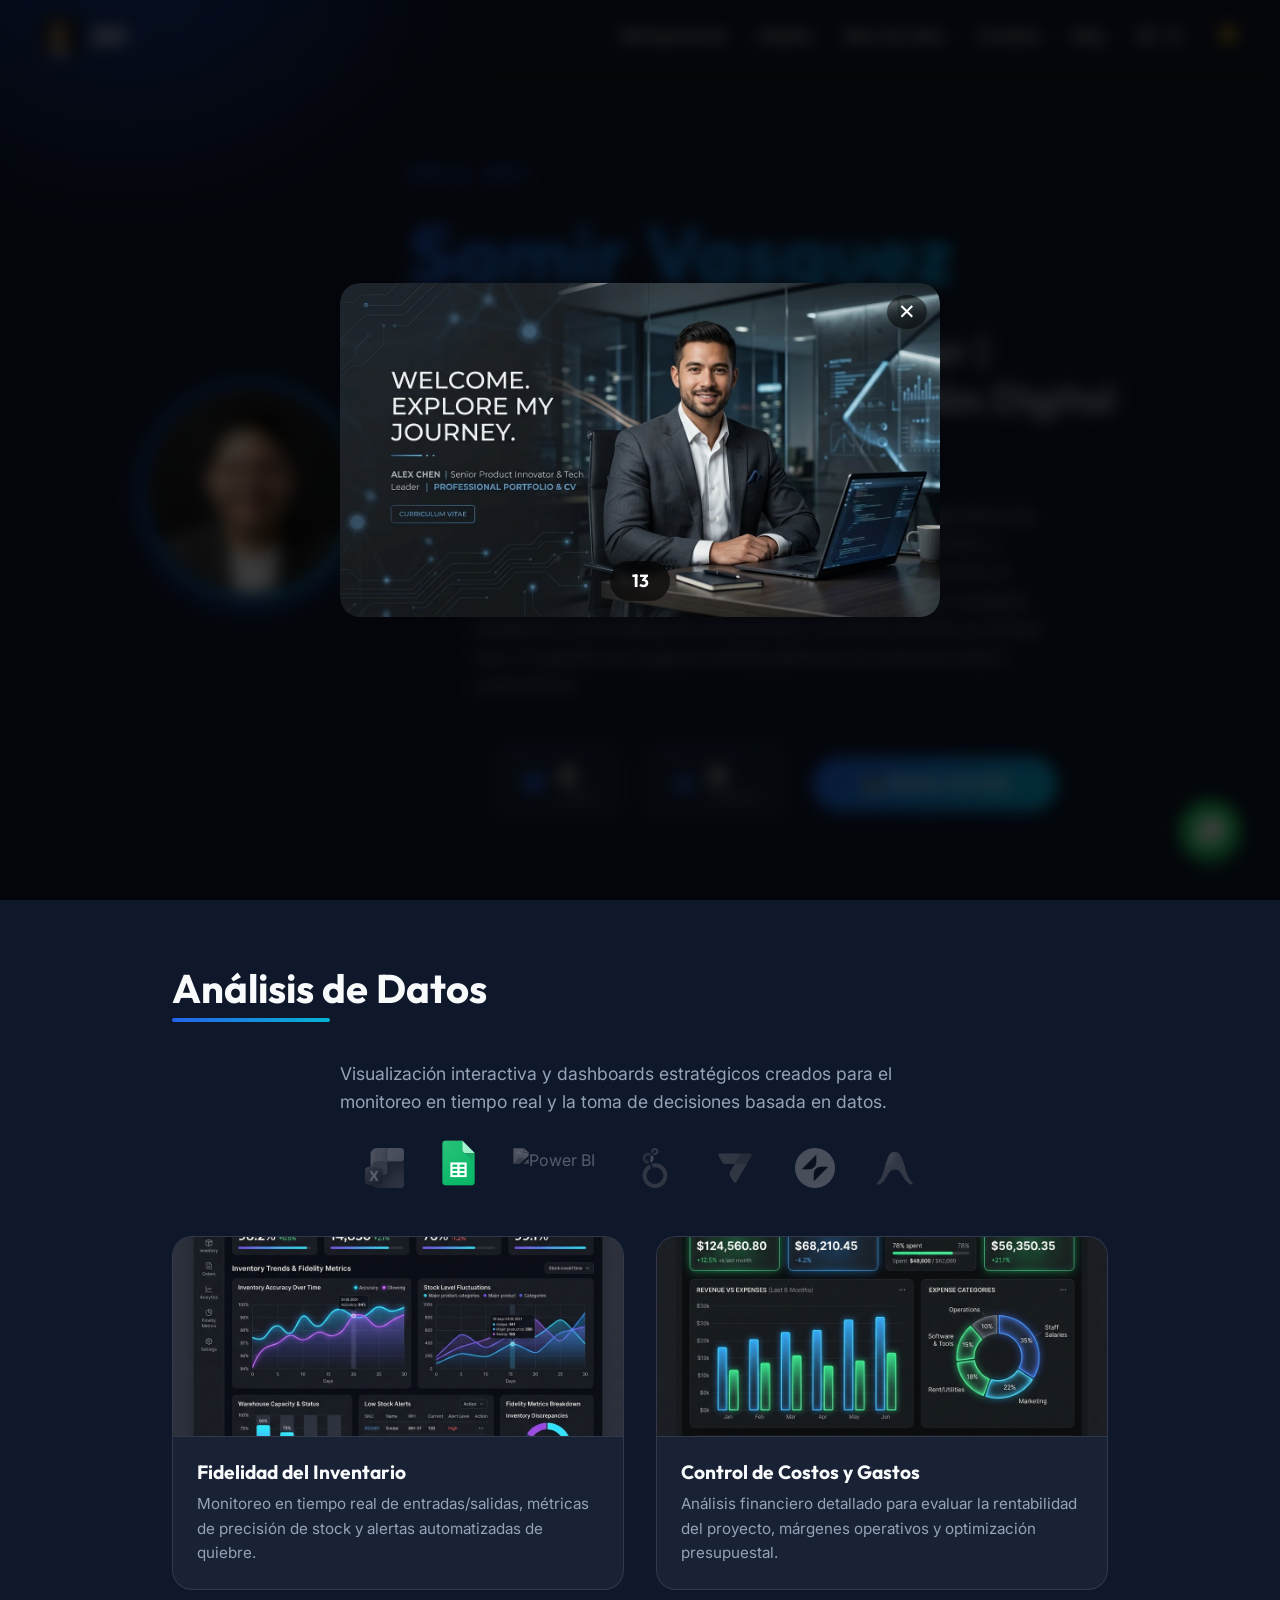
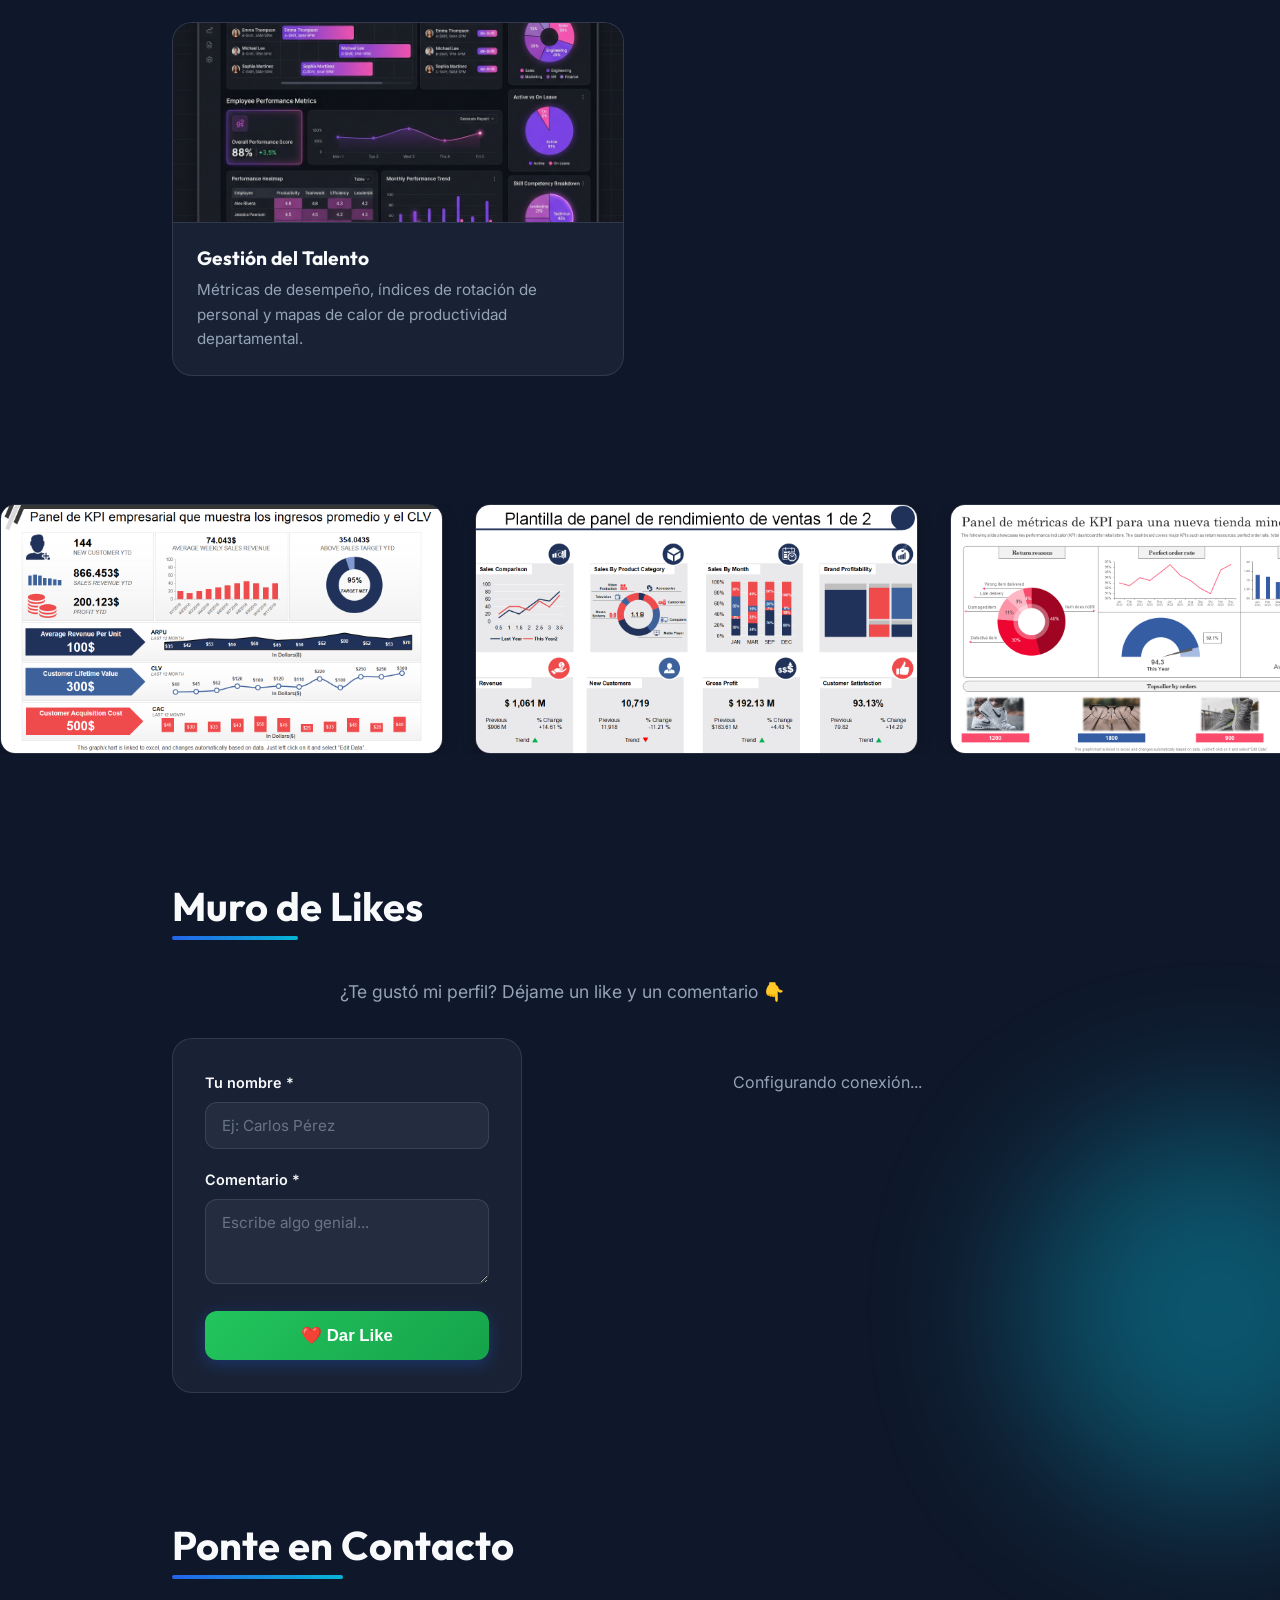
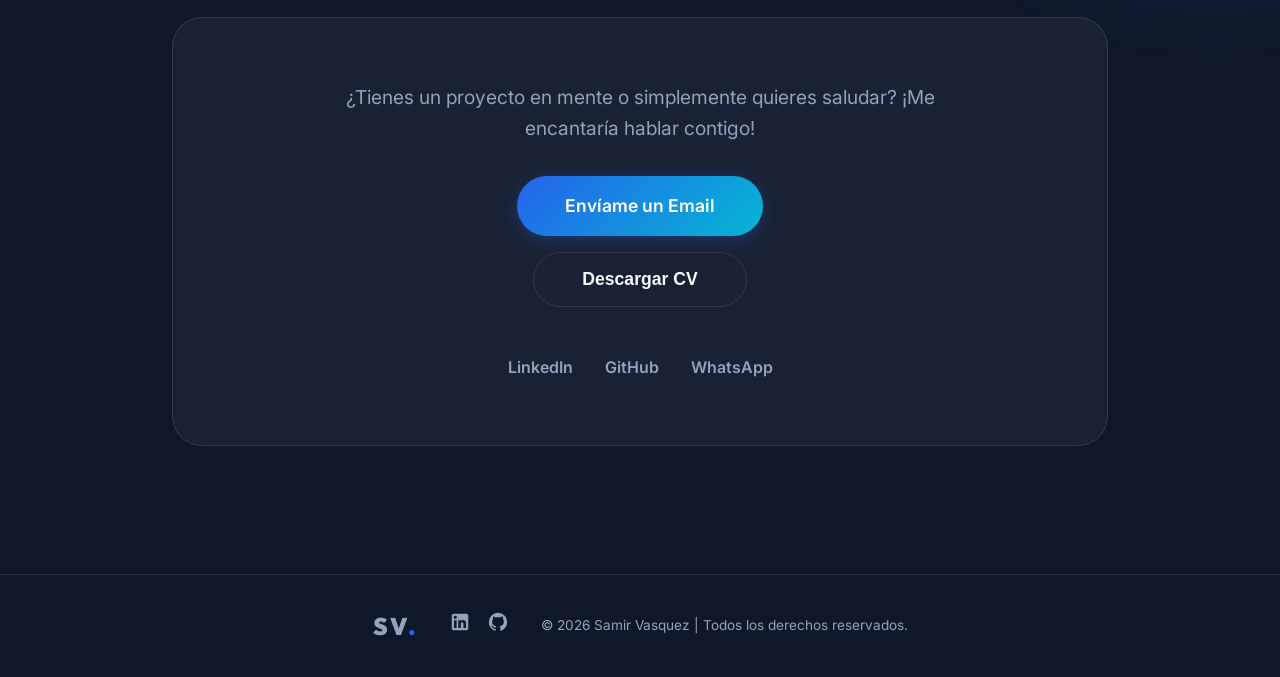
==== commit f28e0708: "Cambio de formatos" ====
--- a/index.html
+++ b/index.html
@@ -34,14 +34,27 @@
                 <span></span>
             </button>
             <ul class="nav-links">
-                <li><a href="#about">Sobre Mí</a></li>
-                <li><a href="#experience">Experiencia</a></li>
-                <li><a href="#projects">Proyectos</a></li>
+                <li><a href="experiencia.html">Mi Experiencia</a></li>
                 <li><a href="#analytics">Análisis</a></li>
-                <li><a href="#skills">Habilidades</a></li>
                 <li><a href="#likes">Muro de Likes</a></li>
                 <li><a href="#contact">Contacto</a></li>
                 <li><a href="blog.html">Blog</a></li>
+                <li class="nav-social">
+                    <a href="https://www.linkedin.com/in/samirvasquez24473747/" target="_blank"
+                        rel="noopener noreferrer" aria-label="LinkedIn">
+                        <svg viewBox="0 0 24 24" width="20" height="20" fill="currentColor">
+                            <path
+                                d="M19 3a2 2 0 0 1 2 2v14a2 2 0 0 1-2 2H5a2 2 0 0 1-2-2V5a2 2 0 0 1 2-2h14m-.5 15.5v-5.3a3.26 3.26 0 0 0-3.26-3.26c-.85 0-1.84.52-2.32 1.3v-1.11h-2.79v8.37h2.79v-4.93c0-.77.62-1.4 1.39-1.4a1.4 1.4 0 0 1 1.4 1.4v4.93h2.79M6.88 8.56a1.68 1.68 0 0 0 1.68-1.68c0-.93-.75-1.69-1.68-1.69a1.69 1.69 0 0 0-1.69 1.69c0 .93.76 1.68 1.69 1.68m1.39 9.94v-8.37H5.5v8.37h2.77z" />
+                        </svg>
+                    </a>
+                    <a href="https://github.com/samsheybk" target="_blank" rel="noopener noreferrer"
+                        aria-label="GitHub">
+                        <svg viewBox="0 0 24 24" width="20" height="20" fill="currentColor">
+                            <path
+                                d="M12 2A10 10 0 0 0 2 12c0 4.42 2.87 8.17 6.84 9.5.5.08.66-.23.66-.5v-1.69c-2.77.6-3.36-1.34-3.36-1.34-.46-1.16-1.11-1.47-1.11-1.47-.91-.62.07-.6.07-.6 1 .07 1.53 1.03 1.53 1.03.87 1.52 2.34 1.07 2.91.83.09-.65.35-1.09.63-1.34-2.22-.25-4.55-1.11-4.55-4.92 0-1.11.38-2 1.03-2.71-.1-.25-.45-1.29.1-2.64 0 0 .84-.27 2.75 1.02.79-.22 1.65-.33 2.5-.33.85 0 1.71.11 2.5.33 1.91-1.29 2.75-1.02 2.75-1.02.55 1.35.2 2.39.1 2.64.65.71 1.03 1.6 1.03 2.71 0 3.82-2.34 4.66-4.57 4.91.36.31.69.92.69 1.85V21c0 .27.16.59.67.5C19.14 20.16 22 16.42 22 12A10 10 0 0 0 12 2z" />
+                        </svg>
+                    </a>
+                </li>
                 <li>
                     <button id="theme-toggle" class="theme-toggle" aria-label="Cambiar tema">☀️</button>
                 </li>
@@ -59,223 +72,38 @@
                 <div class="hero-text">
                     <p class="greeting">Hola, soy</p>
                     <h1 class="glitch" data-text="Samir Vasquez">Samir Vasquez</h1>
-                    <h2 class="subtitle">Gerente de Proyectos</h2>
-                    <p class="summary">Especialista en liderar y ejecutar proyectos estratégicos, optimizando procesos
-                        clave en <strong>Inventario, Sistemas TI y Evaluaciones del Desempeño</strong>. Enfocado en
-                        maximizar la eficiencia y alinear resultados con los objetivos de la empresa.</p>
-                    <div class="hero-stats">
-                        <div class="hero-stat-card">
-                            <svg viewBox="0 0 24 24" width="24" height="24" fill="currentColor">
-                                <path
-                                    d="M12 21.35l-1.45-1.32C5.4 15.36 2 12.28 2 8.5 2 5.42 4.42 3 7.5 3c1.74 0 3.41.81 4.5 2.09C13.09 3.81 14.76 3 16.5 3 19.58 3 22 5.42 22 8.5c0 3.78-3.4 6.86-8.55 11.54L12 21.35z" />
-                            </svg>
-                            <span class="hero-stat-number" id="hero-likes-count">0</span>
-                            <span class="hero-stat-text">Likes</span>
-                        </div>
-                        <div class="hero-stat-card">
-                            <svg viewBox="0 0 24 24" width="24" height="24" fill="currentColor">
-                                <path
-                                    d="M12 4.5C7 4.5 2.73 7.61 1 12c1.73 4.39 6 7.5 11 7.5s9.27-3.11 11-7.5c-1.73-4.39-6-7.5-11-7.5zM12 17c-2.76 0-5-2.24-5-5s2.24-5 5-5 5 2.24 5 5-2.24 5-5 5zm0-8c-1.66 0-3 1.34-3 3s1.34 3 3 3 3-1.34 3-3-1.34-3-3-3z" />
-                            </svg>
-                            <span class="hero-stat-number" id="hero-visits-count">0</span>
-                            <span class="hero-stat-text">Visitas</span>
-                        </div>
-                    </div>
-                    <div class="hero-actions">
-                        <button class="btn btn-primary cta-trigger">💻¡Quiero mi propia web!</button>
-                        <a href="#contact" class="btn btn-secondary">Contáctame</a>
-                    </div>
-                </div>
-            </div>
-        </section>
-
-        <section id="about" class="about section">
-            <div class="section-container reveal">
-                <h2 class="section-title">Sobre Mí</h2>
-                <div class="about-grid">
-                    <div class="about-text">
-                        <p>Como Gerente de Proyectos, mi propósito es transformar la complejidad en agilidad. Me
-                            especializo en liderar reestructuraciones de alto impacto donde el objetivo no es solo
-                            cumplir un cronograma, sino generar resultados tangibles en el menor tiempo posible. Mi
-                            enfoque combina la visión estratégica con una ejecución táctica implacable para optimizar el
-                            OPEX y maximizar el valor de cada recurso invertido.</p>
-                        <p>Creo firmemente en la tecnología como un facilitador, por lo que me centro en simplificar el
-                            procesamiento de datos y modernizar infraestructuras TI para que la información fluya sin
-                            fricciones. He comprobado que la eficiencia operativa nace de la claridad: desde la gestión
-                            inteligente de inventarios hasta la eliminación de burocracia en los procesos.</p>
-                        <p>Más allá de los sistemas, entiendo que el éxito de una empresa depende de su gente. Por eso,
-                            me apasiona detectar y potenciar el talento en áreas críticas, estructurando equipos de alto
-                            rendimiento que no solo alcancen las metas, sino que eleven el estándar de la organización.
-                            No solo gestiono proyectos; construyo los cimientos operativos para que las empresas escalen
-                            con orden y rentabilidad.</p>
-                    </div>
-                    <div class="about-stats">
-                        <div class="stat-card">
-                            <span class="stat-number">7+</span>
-                            <span class="stat-text">Años de <br>Experiencia</span>
-                        </div>
-                        <div class="stat-card">
-                            <span class="stat-number">50+</span>
-                            <span class="stat-text">Proyectos <br>Completados</span>
-                        </div>
-                    </div>
-                </div>
-            </div>
-        </section>
-
-        <section id="experience" class="experience section">
-            <div class="section-container reveal">
-                <h2 class="section-title">Experiencia</h2>
-                <div class="timeline">
-                    <div class="timeline-item">
-                        <div class="timeline-dot"></div>
-                        <div class="timeline-content">
-                            <h3>Gerente de Proyectos Inventario</h3>
-                            <span class="timeline-date">Feb 2022 - Abr 2026 | Supermercados Luxor C.A.</span>
-                            <p>Lideré la reestructuración y optimización integral del departamento, logrando hitos
-                                operativos clave:</p>
-                            <ul
-                                style="margin-top: 0.5rem; padding-left: 1.2rem; color: var(--text-secondary); font-size: 0.95rem; line-height: 1.6;">
-                                <li><strong>Depuración del Maestro de Artículos:</strong> Reducción de 120.000 a 12.000
-                                    SKU productivos (simplificación al 10%), estandarizando fichas técnicas e imágenes.
-                                </li>
-                                <li><strong>Control Operativo y KPIs:</strong> Determinación de mermas, tolerancias en
-                                    recepciones y transferencias. Monitoreo de fidelidad de inventario, ajustes por
-                                    devoluciones y alertas de stock negativo.</li>
-                                <li><strong>Inventario Masivo:</strong> Diseño e implementación de un modelo de conteo
-                                    físico "pared a pared" para auditorías integrales.</li>
-                                <li><strong>Desarrollo de App:</strong> Creación de una aplicación para marcaje de
-                                    precios en anaqueles con auditoría automática al detectar discrepancias (stock cero
-                                    o negativo).</li>
-                            </ul>
-                        </div>
-                    </div>
-                    <div class="timeline-item">
-                        <div class="timeline-dot"></div>
-                        <div class="timeline-content">
-                            <h3>Gerente de Proyectos TI</h3>
-                            <span class="timeline-date">Feb 2022 - Abr 2026 | Supermercados Luxor C.A.</span>
-                            <p>Dirección de proyectos de infraestructura y sistemas tecnológicos para todas las
-                                sucursales, asegurando la continuidad operativa y modernización de equipos.</p>
-                        </div>
-                    </div>
-                    <div class="timeline-item">
-                        <div class="timeline-dot"></div>
-                        <div class="timeline-content">
-                            <h3>Gerente de Proyecto Evaluaciones</h3>
-                            <span class="timeline-date">Feb 2022 - Abr 2026 | Supermercados Luxor C.A.</span>
-                            <p>Desarrollo e implementación de sistemas de evaluación del desempeño para medir y mejorar
-                                la productividad del talento humano en la organización.</p>
-                        </div>
-                    </div>
-                    <div class="timeline-item">
-                        <div class="timeline-dot"></div>
-                        <div class="timeline-content">
-                            <h3>Líder de Proyectos</h3>
-                            <span class="timeline-date">Feb 2022 - Abr 2026 | Supermercados Luxor C.A.</span>
-                            <p>Supervisión y ejecución de iniciativas estratégicas interdepartamentales, garantizando el
-                                cumplimiento de cronogramas y presupuestos.</p>
-                        </div>
-                    </div>
-                    <div class="timeline-item">
-                        <div class="timeline-dot"></div>
-                        <div class="timeline-content">
-                            <h3>Desarrollador de Software</h3>
-                            <span class="timeline-date">Feb 2022 - Abr 2026 | Supermercados Luxor C.A.</span>
-                            <p>Diseño y programación de herramientas internas para automatizar procesos operativos y
-                                optimizar el flujo de información corporativa.</p>
-                        </div>
-                    </div>
-                    <div class="timeline-item">
-                        <div class="timeline-dot"></div>
-                        <div class="timeline-content">
-                            <h3>Monitorista de CCTV</h3>
-                            <span class="timeline-date">Feb 2022 - Abr 2026 | Supermercados Luxor C.A.</span>
-                            <p>Vigilancia y monitoreo de los sistemas de seguridad físicos en las instalaciones para
-                                salvaguardar los activos de la empresa.</p>
-                        </div>
-                    </div>
-                </div>
-            </div>
-        </section>
-
-        <section id="projects" class="projects section">
-            <div class="section-container reveal">
-                <h2 class="section-title">Proyectos Destacados</h2>
-                <div class="projects-grid">
-                    <!-- Proyecto 1 -->
-                    <div class="project-card">
-                        <h3>Sistemas TI: Modernización de Infraestructura</h3>
-                        <div class="project-detail-item">
-                            <strong>Problemática:</strong>
-                            <p>Infraestructura tecnológica obsoleta que causaba lentitud en los procesos internos y
-                                caídas del sistema durante picos de trabajo.</p>
-                        </div>
-                        <div class="project-detail-item">
-                            <strong>Objetivo:</strong>
-                            <p>Actualizar los servidores y migrar los servicios críticos a la nube para garantizar un
-                                99.9% de tiempo de actividad.</p>
-                        </div>
-                        <div class="project-detail-item">
-                            <strong>Desarrollo:</strong>
-                            <p>Liderazgo de un equipo de ingenieros en la migración de bases de datos a infraestructura
-                                en la nube. Implementación de nuevas políticas de seguridad y respaldos automatizados.
-                            </p>
-                        </div>
-                        <div class="project-detail-item">
-                            <strong>Resultados:</strong>
-                            <p>Reducción del 40% en costos de mantenimiento y mejora del 60% en la velocidad de
-                                respuesta del sistema corporativo.</p>
-                        </div>
-                    </div>
-
-                    <!-- Proyecto 2 -->
-                    <div class="project-card">
-                        <h3>Control de Inventario: Automatización WMS</h3>
-                        <div class="project-detail-item">
-                            <strong>Problemática:</strong>
-                            <p>Desfases de inventario del 15% mensual debido a conteos manuales y falta de trazabilidad
-                                en tiempo real en los almacenes.</p>
-                        </div>
-                        <div class="project-detail-item">
-                            <strong>Objetivo:</strong>
-                            <p>Implementar un sistema de gestión de almacenes (WMS) automatizado e integrado con
-                                tecnología de escaneo móvil.</p>
-                        </div>
-                        <div class="project-detail-item">
-                            <strong>Desarrollo:</strong>
-                            <p>Coordinación integral para la integración del software WMS con el ERP corporativo. Diseño
-                                y ejecución del plan de capacitación para el personal logístico.</p>
-                        </div>
-                        <div class="project-detail-item">
-                            <strong>Resultados:</strong>
-                            <p>Discrepancias de inventario reducidas a menos del 1%, acelerando el proceso de despacho
-                                de mercancía en un 25% y eliminando cuellos de botella.</p>
-                        </div>
-                    </div>
-
-                    <!-- Proyecto 3 -->
-                    <div class="project-card">
-                        <h3>RRHH: Evaluación del Desempeño 360°</h3>
-                        <div class="project-detail-item">
-                            <strong>Problemática:</strong>
-                            <p>Ausencia de métricas objetivas para medir la productividad del personal, resultando en
-                                estancamiento y falta de reconocimiento.</p>
-                        </div>
-                        <div class="project-detail-item">
-                            <strong>Objetivo:</strong>
-                            <p>Diseñar e implementar un sistema de evaluación de desempeño 360° alineado con los
-                                objetivos estratégicos de la empresa.</p>
-                        </div>
-                        <div class="project-detail-item">
-                            <strong>Desarrollo:</strong>
-                            <p>Trabajo colaborativo con dirección para definir KPIs por departamento. Despliegue de una
-                                plataforma digital para evaluación trimestral y feedback continuo.</p>
-                        </div>
-                        <div class="project-detail-item">
-                            <strong>Resultados:</strong>
-                            <p>Incremento del 30% en la satisfacción laboral, mejora en la retención de talento clave y
-                                detección temprana de necesidades de capacitación.</p>
+                    <h2 class="subtitle">Project &amp; Operations Manager | Especialista en Transformación Digital &amp;
+                        Eficiencia Operacional</h2>
+                    <p class="summary">Project &amp; Operations Manager con <strong>7+ años de experiencia</strong>
+                        liderando implementaciones ERP, optimización de cadenas de suministro y modernización de
+                        infraestructura tecnológica crítica. Enfocado en traducir la estrategia del negocio en
+                        resultados operativos medibles mediante la automatización de procesos, el control de KPIs en
+                        tiempo real y la gestión de equipos multidisciplinarios en entornos retail y corporativos.</p>
+                    <div class="hero-actions-line">
+                        <div class="hero-stats">
+                            <div class="hero-stat-card">
+                                <svg viewBox="0 0 24 24" width="24" height="24" fill="currentColor">
+                                    <path
+                                        d="M12 21.35l-1.45-1.32C5.4 15.36 2 12.28 2 8.5 2 5.42 4.42 3 7.5 3c1.74 0 3.41.81 4.5 2.09C13.09 3.81 14.76 3 16.5 3 19.58 3 22 5.42 22 8.5c0 3.78-3.4 6.86-8.55 11.54L12 21.35z" />
+                                </svg>
+                                <span>
+                                    <span class="hero-stat-number" id="hero-likes-count">0</span>
+                                    <span class="hero-stat-text">Likes</span>
+                                </span>
+                            </div>
+                            <div class="hero-stat-card">
+                                <svg viewBox="0 0 24 24" width="24" height="24" fill="currentColor">
+                                    <path
+                                        d="M12 4.5C7 4.5 2.73 7.61 1 12c1.73 4.39 6 7.5 11 7.5s9.27-3.11 11-7.5c-1.73-4.39-6-7.5-11-7.5zM12 17c-2.76 0-5-2.24-5-5s2.24-5 5-5 5 2.24 5 5-2.24 5-5 5zm0-8c-1.66 0-3 1.34-3 3s1.34 3 3 3 3-1.34 3-3-1.34-3-3-3z" />
+                                </svg>
+                                <span>
+                                    <span class="hero-stat-number" id="hero-visits-count">0</span>
+                                    <span class="hero-stat-text">Visitas</span>
+                                </span>
+                            </div>
+                        </div>
+                        <div class="hero-actions">
+                            <button class="btn btn-primary btn-large cta-trigger">💻 Quiero mi web</button>
                         </div>
                     </div>
                 </div>
@@ -348,41 +176,6 @@
             </div>
         </section>
 
-        <section id="skills" class="skills section">
-            <div class="section-container reveal">
-                <h2 class="section-title">Habilidades y Cursos</h2>
-                <div class="skills-grid">
-                    <div class="skill-category">
-                        <h3>Gestión de Proyectos</h3>
-                        <div class="skill-tags">
-                            <span class="skill-tag">Metodologías Ágiles</span>
-                            <span class="skill-tag">Scrum / Kanban</span>
-                            <span class="skill-tag">Planificación Estratégica</span>
-                            <span class="skill-tag">Gestión de Riesgos</span>
-                        </div>
-                    </div>
-                    <div class="skill-category">
-                        <h3>Áreas de Especialidad</h3>
-                        <div class="skill-tags">
-                            <span class="skill-tag">Control de Inventario</span>
-                            <span class="skill-tag">Sistemas TI</span>
-                            <span class="skill-tag">Evaluación de Desempeño</span>
-                            <span class="skill-tag">Optimización de Procesos</span>
-                        </div>
-                    </div>
-                    <div class="skill-category">
-                        <h3>Cursos y Certificaciones</h3>
-                        <div class="skill-tags">
-                            <span class="skill-tag">Certificación PMP</span>
-                            <span class="skill-tag">Logística e Inventarios Avanzados</span>
-                            <span class="skill-tag">ITIL v4 Foundation</span>
-                            <span class="skill-tag">Liderazgo y Gestión de RRHH</span>
-                        </div>
-                    </div>
-                </div>
-            </div>
-        </section>
-
         <section id="likes" class="likes section">
             <div class="section-container reveal">
                 <h2 class="section-title">Muro de Likes</h2>
@@ -416,14 +209,17 @@
                 <div class="contact-content">
                     <p class="contact-text">¿Tienes un proyecto en mente o simplemente quieres saludar? ¡Me encantaría
                         hablar contigo!</p>
-                    <a href="mailto:samirvasquez0104@gmail.com" class="btn btn-primary btn-large">Envíame un Email</a>
-                    <button class="btn btn-secondary btn-large cv-trigger">Descargar CV</button>
+                    <div class="contact-buttons">
+                        <a href="mailto:samirvasquez0104@gmail.com" class="btn btn-primary btn-large">Envíame un Email</a>
+                        <button class="btn btn-secondary btn-large cv-trigger">Descargar CV</button>
+                    </div>
                     <div class="social-links">
-                        <a href="https://www.linkedin.com/in/samirvasquez24473747" target="_blank"
+                        <a href="https://www.linkedin.com/in/samirvasquez24473747/" target="_blank"
                             rel="noopener noreferrer" class="social-icon">LinkedIn</a>
-                        <a href="https://www.instagram.com/samirvasquezz" target="_blank" rel="noopener noreferrer"
-                            class="social-icon">Instagram</a>
-                        <a href="#" class="social-icon">GitHub</a>
+                        <a href="https://github.com/samsheybk" target="_blank" rel="noopener noreferrer"
+                            class="social-icon">GitHub</a>
+                        <a href="https://wa.me/584128445726" target="_blank" rel="noopener noreferrer"
+                            class="social-icon">WhatsApp</a>
                     </div>
                 </div>
             </div>
@@ -449,27 +245,41 @@
     </main>
 
     <footer>
-        <p>&copy; 2026 Samir Vasquez | Todos los derechos reservados.</p>
+        <div class="footer-content">
+            <div class="footer-brand">SV<span>.</span></div>
+            <div class="footer-social">
+                <a href="https://www.linkedin.com/in/samirvasquez24473747/" target="_blank" rel="noopener noreferrer"
+                    aria-label="LinkedIn">
+                    <svg viewBox="0 0 24 24" width="22" height="22" fill="currentColor">
+                        <path
+                            d="M19 3a2 2 0 0 1 2 2v14a2 2 0 0 1-2 2H5a2 2 0 0 1-2-2V5a2 2 0 0 1 2-2h14m-.5 15.5v-5.3a3.26 3.26 0 0 0-3.26-3.26c-.85 0-1.84.52-2.32 1.3v-1.11h-2.79v8.37h2.79v-4.93c0-.77.62-1.4 1.39-1.4a1.4 1.4 0 0 1 1.4 1.4v4.93h2.79M6.88 8.56a1.68 1.68 0 0 0 1.68-1.68c0-.93-.75-1.69-1.68-1.69a1.69 1.69 0 0 0-1.69 1.69c0 .93.76 1.68 1.69 1.68m1.39 9.94v-8.37H5.5v8.37h2.77z" />
+                    </svg>
+                </a>
+                <a href="https://github.com/samsheybk" target="_blank" rel="noopener noreferrer" aria-label="GitHub">
+                    <svg viewBox="0 0 24 24" width="22" height="22" fill="currentColor">
+                        <path
+                            d="M12 2A10 10 0 0 0 2 12c0 4.42 2.87 8.17 6.84 9.5.5.08.66-.23.66-.5v-1.69c-2.77.6-3.36-1.34-3.36-1.34-.46-1.16-1.11-1.47-1.11-1.47-.91-.62.07-.6.07-.6 1 .07 1.53 1.03 1.53 1.03.87 1.52 2.34 1.07 2.91.83.09-.65.35-1.09.63-1.34-2.22-.25-4.55-1.11-4.55-4.92 0-1.11.38-2 1.03-2.71-.1-.25-.45-1.29.1-2.64 0 0 .84-.27 2.75 1.02.79-.22 1.65-.33 2.5-.33.85 0 1.71.11 2.5.33 1.91-1.29 2.75-1.02 2.75-1.02.55 1.35.2 2.39.1 2.64.65.71 1.03 1.6 1.03 2.71 0 3.82-2.34 4.66-4.57 4.91.36.31.69.92.69 1.85V21c0 .27.16.59.67.5C19.14 20.16 22 16.42 22 12A10 10 0 0 0 12 2z" />
+                    </svg>
+                </a>
+            </div>
+            <p>&copy; 2026 Samir Vasquez | Todos los derechos reservados.</p>
+        </div>
     </footer>
 
     <!-- CTA Modal -->
     <div id="cta-modal" class="cta-modal">
         <div class="cta-modal-content">
             <button id="cta-close" class="cta-close" aria-label="Cerrar">✕</button>
-            <h2>¡Tu web te está esperando!</h2>
-            <p>Completa tus datos y te contactaré por WhatsApp para ayudarte a crear tu propio portafolio.</p>
+            <h2>💻 Tu web profesional</h2>
+            <p>Déjame tus datos y te contacto por WhatsApp para crear tu portafolio web.</p>
             <form id="cta-form">
                 <div class="form-group">
                     <label for="cta-name">Nombre y Apellido *</label>
-                    <input type="text" id="cta-name" required placeholder="Ej: María López">
+                    <input type="text" id="cta-name" required placeholder="Ej: Carlos Pérez">
                 </div>
                 <div class="form-group">
-                    <label for="cta-phone">Teléfono *</label>
-                    <input type="tel" id="cta-phone" required placeholder="Ej: 04121234567">
-                </div>
-                <div class="form-group">
-                    <label for="cta-email">Correo *</label>
-                    <input type="email" id="cta-email" required placeholder="Ej: maria@gmail.com">
+                    <label for="cta-phone">Teléfono WhatsApp *</label>
+                    <input type="tel" id="cta-phone" required placeholder="Ej: 584121234567">
                 </div>
                 <div class="form-group">
                     <label for="cta-message">Mensaje (opcional)</label>
@@ -480,15 +290,48 @@
         </div>
     </div>
 
-    <!-- WhatsApp Floating Button -->
-    <a href="https://wa.me/584128445726" class="whatsapp-float" target="_blank" rel="noopener noreferrer"
-        aria-label="Escríbeme por WhatsApp">
+    <!-- Splash Modal -->
+    <div id="splash-modal" class="splash-modal">
+        <div class="splash-modal-content">
+            <button id="splash-close" class="splash-close" aria-label="Cerrar">✕</button>
+            <img src="Recursos/splash.webp" alt="Bienvenido" class="splash-img">
+            <div class="splash-countdown" id="splash-countdown">15</div>
+        </div>
+    </div>
+
+    <!-- WhatsApp Chat Button -->
+    <button id="whatsapp-chat-btn" class="whatsapp-float" aria-label="Chatear por WhatsApp">
         <svg viewBox="0 0 32 32" width="35" height="35" fill="currentColor">
-            <path
-                d="M16 2.5a13.4 13.4 0 0 0-11.6 20l-1.9 6.8 7-1.8A13.4 13.4 0 1 0 16 2.5zm7.3 19.3c-.3 1-1.8 1.8-2.6 1.9-1.3.2-3.1-.3-5.7-1.4a15 15 0 0 1-6.1-5.3 6.3 6.3 0 0 1-1.3-3.4 3.5 3.5 0 0 1 1.1-2.5c.3-.3.7-.4 1-.4h.3c.3 0 .6-.1.8.4.3.7.8 2 1 2.2.1.2.1.5 0 .7s-.2.4-.4.6c-.2.2-.4.4-.5.6s-.3.4-.1.7c.3.5 1.2 2 2.6 3.1 1.7 1.4 3 1.8 3.5 2 .5.1.7.1 1-.1s1.1-1.3 1.4-1.7.5-.3.8-.2l2.3 1.1c.3.2.5.3.6.4.1.3.1.8-.2 1.8z" />
+            <path d="M16 2.5a13.4 13.4 0 0 0-11.6 20l-1.9 6.8 7-1.8A13.4 13.4 0 1 0 16 2.5zm7.3 19.3c-.3 1-1.8 1.8-2.6 1.9-1.3.2-3.1-.3-5.7-1.4a15 15 0 0 1-6.1-5.3 6.3 6.3 0 0 1-1.3-3.4 3.5 3.5 0 0 1 1.1-2.5c.3-.3.7-.4 1-.4h.3c.3 0 .6-.1.8.4.3.7.8 2 1 2.2.1.2.1.5 0 .7s-.2.4-.4.6c-.2.2-.4.4-.5.6s-.3.4-.1.7c.3.5 1.2 2 2.6 3.1 1.7 1.4 3 1.8 3.5 2 .5.1.7.1 1-.1s1.1-1.3 1.4-1.7.5-.3.8-.2l2.3 1.1c.3.2.5.3.6.4.1.3.1.8-.2 1.8z" />
         </svg>
-    </a>
+    </button>
+
+    <!-- WhatsApp Chat Modal -->
+    <div id="whatsapp-chat-modal" class="whatsapp-chat-modal">
+        <div class="whatsapp-chat-content">
+            <div class="whatsapp-chat-header">
+                <span>💬 Chatear por WhatsApp</span>
+                <button id="whatsapp-chat-close" class="whatsapp-chat-close" aria-label="Cerrar">✕</button>
+            </div>
+            <form id="whatsapp-chat-form" class="whatsapp-chat-form">
+                <div class="chat-form-group">
+                    <label for="chat-name">Nombre y Apellido *</label>
+                    <input type="text" id="chat-name" required placeholder="Ej: Carlos Pérez">
+                </div>
+                <div class="chat-form-group">
+                    <label for="chat-phone">Teléfono WhatsApp *</label>
+                    <input type="tel" id="chat-phone" required placeholder="Ej: 584121234567">
+                </div>
+                <div class="chat-form-group">
+                    <label for="chat-message">Mensaje *</label>
+                    <textarea id="chat-message" rows="2" required placeholder="Escribe tu mensaje..."></textarea>
+                </div>
+                <button type="submit" class="btn btn-primary chat-submit">Enviar por WhatsApp</button>
+            </form>
+        </div>
+    </div>
 
     <script src="https://cdn.jsdelivr.net/npm/@supabase/supabase-js@2"></script>
+    <script src="config.js"></script>
     <script src="script.js"></script>
 </body>
--- a/styles.css
+++ b/styles.css
@@ -5,9 +5,9 @@
     --surface-border: rgba(255, 255, 255, 0.1);
     --text-primary: #f8fafc;
     --text-secondary: #94a3b8;
-    --accent-primary: #3b82f6;
-    --accent-secondary: #8b5cf6;
-    --accent-gradient: linear-gradient(135deg, var(--accent-primary), var(--accent-secondary));
+    --accent-primary: #2563eb;
+    --accent-secondary: #06b6d4;
+    --accent-gradient: linear-gradient(135deg, #2563eb, #06b6d4);
 
     /* Typography */
     --font-main: 'Inter', sans-serif;
@@ -34,6 +34,11 @@
 html {
     scroll-behavior: smooth;
     overflow-x: hidden;
+}
+
+.sub-accent {
+    color: var(--accent-primary);
+    margin: 0 0.3rem;
 }
 
 body {
@@ -225,8 +230,25 @@
 }
 
 .theme-toggle:hover {
-    transform: scale(1.2);
+    transform: scale(1.1);
+}
+
+.nav-social {
+    display: flex;
+    align-items: center;
+    gap: 0.5rem;
+}
+
+.nav-social a {
+    color: var(--text-secondary);
+    transition: color 0.3s, transform 0.3s;
+    display: flex;
+    align-items: center;
+}
+
+.nav-social a:hover {
     color: var(--accent-primary);
+    transform: translateY(-1px);
 }
 
 /* Buttons */
@@ -243,12 +265,12 @@
 .btn-primary {
     background: var(--accent-gradient);
     color: white;
-    box-shadow: 0 4px 15px rgba(59, 130, 246, 0.3);
+    box-shadow: 0 4px 15px rgba(37, 99, 235, 0.3);
 }
 
 .btn-primary:hover {
     transform: translateY(-2px);
-    box-shadow: 0 6px 20px rgba(59, 130, 246, 0.5);
+    box-shadow: 0 6px 20px rgba(37, 99, 235, 0.5);
 }
 
 .btn-secondary {
@@ -368,39 +390,60 @@
     margin-bottom: 2rem;
 }
 
-.hero-stats {
-    display: flex;
+.hero-actions-line {
+    display: flex;
+    align-items: center;
+    justify-content: center;
     gap: 1.5rem;
     margin-top: 2rem;
-    margin-bottom: 2rem;
+    flex-wrap: wrap;
+}
+
+.hero-stats {
+    display: flex;
+    gap: 1rem;
 }
 
 .hero-stat-card {
     background: var(--surface-color);
     backdrop-filter: blur(10px);
     border: 1px solid var(--surface-border);
-    padding: 0.8rem 1.5rem;
+    padding: 1rem 1.8rem;
     border-radius: 16px;
     display: flex;
     align-items: center;
-    gap: 1rem;
-    transition: transform 0.3s, border-color 0.3s;
+    gap: 0.8rem;
+    transition: transform 0.3s, box-shadow 0.3s, border-color 0.3s;
     box-shadow: 0 4px 15px rgba(0, 0, 0, 0.1);
+    position: relative;
+    overflow: hidden;
+}
+
+.hero-stat-card::before {
+    content: "";
+    position: absolute;
+    top: 0;
+    left: 0;
+    right: 0;
+    height: 2px;
+    background: var(--accent-gradient);
+    opacity: 0.6;
 }
 
 .hero-stat-card:hover {
     transform: translateY(-3px);
-    border-color: var(--accent-primary);
+    box-shadow: 0 8px 25px rgba(37, 99, 235, 0.1);
+    border-color: rgba(37, 99, 235, 0.3);
 }
 
 .hero-stat-card svg {
     fill: var(--accent-primary);
-    width: 28px;
-    height: 28px;
+    width: 26px;
+    height: 26px;
     flex-shrink: 0;
 }
 
-.hero-stat-card span {
+.hero-stat-card > span {
     display: flex;
     flex-direction: column;
     line-height: 1.1;
@@ -408,29 +451,45 @@
 
 .hero-stat-number {
     display: block;
-    font-size: 1.5rem;
-    font-weight: 800;
+    font-size: 1.4rem;
+    font-weight: 900;
     font-family: var(--font-heading);
     color: var(--text-primary);
 }
 
 .hero-stat-text {
-    font-size: 0.75rem;
+    font-size: 0.7rem;
     color: var(--text-secondary);
     text-transform: uppercase;
     letter-spacing: 1px;
-    margin-top: 0.2rem;
+    margin-top: 0.15rem;
+}
+
+.hero-actions {
+    display: flex;
+    gap: 1rem;
+}
+
+@media (max-width: 900px) {
+    .hero-actions-line {
+        flex-direction: column;
+        gap: 1rem;
+    }
+
+    .hero-actions {
+        justify-content: center;
+    }
 }
 
 @media (max-width: 768px) {
     .hero-stats {
         flex-direction: column;
-        gap: 1rem;
+        gap: 0.8rem;
     }
 
     .hero-stat-card {
         justify-content: center;
-        padding: 0.8rem;
+        padding: 0.8rem 1.2rem;
     }
 }
 
@@ -443,65 +502,111 @@
     margin-right: auto;
 }
 
-.hero-actions {
-    display: flex;
-    gap: 1.5rem;
-    justify-content: flex-start;
-}
-
 /* About Section */
 .about-grid {
     display: grid;
-    grid-template-columns: 3fr 2fr;
-    gap: 4rem;
-    align-items: center;
+    grid-template-columns: 1.6fr 1fr;
+    gap: 3rem;
+    align-items: start;
     padding: 0 1rem;
+}
+
+@media (max-width: 960px) {
+    .about-grid {
+        grid-template-columns: 1fr;
+        gap: 2rem;
+    }
 }
 
 @media (max-width: 768px) {
     .about-grid {
-        grid-template-columns: 1fr;
         padding: 0;
     }
 }
 
 .about-text p {
     color: var(--text-secondary);
-    margin-bottom: 1.5rem;
-    font-size: 1.1rem;
+    margin-bottom: 1rem;
+    font-size: 0.95rem;
+    line-height: 1.7;
+}
+
+.about-text ul {
+    list-style: none;
+    margin-bottom: 1rem;
+    padding-left: 0;
+}
+
+.about-text ul li {
+    position: relative;
+    padding-left: 1.4rem;
+    margin-bottom: 0.6rem;
+    color: var(--text-secondary);
+    font-size: 0.9rem;
+    line-height: 1.6;
+}
+
+.about-text ul li::before {
+    content: "▹";
+    position: absolute;
+    left: 0;
+    color: var(--accent-primary);
+    font-weight: 700;
 }
 
 .about-stats {
     display: grid;
     grid-template-columns: 1fr 1fr;
-    gap: 1.5rem;
+    gap: 1.2rem;
 }
 
 .stat-card {
     background: var(--surface-color);
-    padding: 2rem;
+    padding: 2rem 1.5rem;
     border-radius: 20px;
     border: 1px solid var(--surface-border);
     text-align: center;
     backdrop-filter: blur(10px);
-    transition: transform 0.3s;
+    transition: transform 0.3s, box-shadow 0.3s, border-color 0.3s;
+    position: relative;
+    overflow: hidden;
+}
+
+.stat-card::before {
+    content: "";
+    position: absolute;
+    top: 0;
+    left: 0;
+    right: 0;
+    height: 3px;
+    background: var(--accent-gradient);
+    opacity: 0.6;
 }
 
 .stat-card:hover {
     transform: translateY(-5px);
+    box-shadow: 0 12px 35px rgba(37, 99, 235, 0.12);
+    border-color: rgba(37, 99, 235, 0.3);
 }
 
 .stat-number {
     display: block;
-    font-size: 2.5rem;
-    font-weight: 800;
+    font-size: 2.8rem;
+    font-weight: 900;
     font-family: var(--font-heading);
-    color: var(--accent-primary);
-    margin-bottom: 0.5rem;
+    background: var(--accent-gradient);
+    -webkit-background-clip: text;
+    background-clip: text;
+    -webkit-text-fill-color: transparent;
+    margin-bottom: 0.4rem;
+    line-height: 1.1;
 }
 
 .stat-text {
-    font-size: 0.9rem;
+    font-size: 0.85rem;
+    color: var(--text-secondary);
+    line-height: 1.4;
+}
     color: var(--text-secondary);
     text-transform: uppercase;
     letter-spacing: 1px;
@@ -564,6 +669,32 @@
     color: var(--text-secondary);
 }
 
+.timeline-achievements {
+    margin-top: 0.8rem;
+    padding-left: 1.2rem;
+    color: var(--text-secondary);
+    font-size: 0.9rem;
+    line-height: 1.7;
+    list-style: none;
+}
+
+.timeline-achievements li {
+    position: relative;
+    padding-left: 1.2rem;
+    margin-bottom: 0.5rem;
+}
+
+.timeline-achievements li::before {
+    content: "▹";
+    position: absolute;
+    left: 0;
+    color: var(--accent-primary);
+}
+
+.timeline-achievements li strong {
+    color: var(--text-primary);
+}
+
 /* Projects Section */
 .projects-grid {
     display: grid;
@@ -582,7 +713,7 @@
 
 .project-card:hover {
     transform: translateY(-5px);
-    box-shadow: 0 10px 30px rgba(59, 130, 246, 0.1);
+    box-shadow: 0 10px 30px rgba(37, 99, 235, 0.1);
     border-color: var(--accent-primary);
 }
 
@@ -623,24 +754,34 @@
 .tech-stack-logos img {
     height: 40px;
     width: auto;
-    filter: grayscale(100%) opacity(0.6);
-    transition: all 0.4s ease;
+    filter: grayscale(100%) opacity(0.3);
+    transition: filter 0.5s ease, transform 0.5s ease;
     cursor: pointer;
 }
 
 .tech-stack-logos img:hover {
-    filter: grayscale(0%) opacity(1);
-    transform: translateY(-5px) scale(1.1);
+    filter: grayscale(0%) opacity(1) brightness(1.15);
+    transform: translateY(-5px) scale(1.15);
+}
+
+.tech-stack-logos img.glowing {
+    filter: grayscale(0%) opacity(1) brightness(1.15);
+    transform: translateY(-5px) scale(1.15);
 }
 
 /* Solución para logo oscuro de Glide sin romper el formato */
 .tech-stack-logos img[alt="Glide"] {
-    filter: grayscale(100%) invert(1) opacity(0.6);
+    filter: grayscale(100%) invert(1) opacity(0.3);
 }
 
 .tech-stack-logos img[alt="Glide"]:hover {
-    filter: grayscale(0%) invert(0) opacity(1);
-    transform: translateY(-5px) scale(1.1);
+    filter: grayscale(0%) invert(0) opacity(1) brightness(1.15);
+    transform: translateY(-5px) scale(1.15);
+}
+
+.tech-stack-logos img[alt="Glide"].glowing {
+    filter: grayscale(0%) invert(0) opacity(1) brightness(1.15);
+    transform: translateY(-5px) scale(1.15);
 }
 
 .analytics-grid {
@@ -661,7 +802,7 @@
 
 .analytics-card:hover {
     transform: translateY(-5px);
-    box-shadow: 0 10px 30px rgba(59, 130, 246, 0.2);
+    box-shadow: 0 10px 30px rgba(37, 99, 235, 0.2);
     border-color: var(--accent-primary);
 }
 
@@ -760,6 +901,14 @@
     padding: 2rem;
     border-radius: 20px;
     border: 1px solid var(--surface-border);
+    backdrop-filter: blur(10px);
+    transition: transform 0.3s, box-shadow 0.3s;
+}
+
+.skill-category:hover {
+    transform: translateY(-3px);
+    box-shadow: 0 8px 25px rgba(37, 99, 235, 0.08);
+    border-color: var(--accent-primary);
 }
 
 .skill-category h3 {
@@ -814,6 +963,17 @@
     gap: 2rem;
 }
 
+.contact-buttons {
+    display: flex;
+    flex-direction: column;
+    align-items: center;
+    gap: 1rem;
+}
+
+.cta-trigger {
+    border: none;
+}
+
 .social-icon {
     color: var(--text-secondary);
     text-decoration: none;
@@ -832,6 +992,45 @@
     color: var(--text-secondary);
     border-top: 1px solid var(--surface-border);
     margin-top: 4rem;
+}
+
+.footer-content {
+    display: flex;
+    flex-direction: row;
+    align-items: center;
+    justify-content: center;
+    gap: 2rem;
+    flex-wrap: wrap;
+}
+
+.footer-content p {
+    font-size: 0.85rem;
+}
+
+.footer-brand {
+    font-family: var(--font-heading);
+    font-size: 1.5rem;
+    font-weight: 900;
+    letter-spacing: 2px;
+}
+
+.footer-brand span {
+    color: var(--accent-primary);
+}
+
+.footer-social {
+    display: flex;
+    gap: 1rem;
+}
+
+.footer-social a {
+    color: var(--text-secondary);
+    transition: color 0.3s, transform 0.3s;
+}
+
+.footer-social a:hover {
+    color: var(--accent-primary);
+    transform: translateY(-2px);
 }
 
 /* Animations */
@@ -955,6 +1154,29 @@
 .like-submit {
     width: 100%;
     margin-top: 0.5rem;
+    background: linear-gradient(135deg, #22c55e, #16a34a) !important;
+    border: none !important;
+    outline: none !important;
+    color: white;
+    font-weight: 700;
+    font-size: 1.05rem;
+    padding: 0.9rem 1.5rem;
+    border-radius: 12px;
+    cursor: pointer;
+    transition: transform 0.3s, box-shadow 0.3s;
+    display: flex;
+    align-items: center;
+    justify-content: center;
+    gap: 0.5rem;
+}
+
+.like-submit:hover {
+    transform: translateY(-2px);
+    box-shadow: 0 6px 20px rgba(34, 197, 94, 0.4);
+}
+
+.like-submit:active {
+    transform: translateY(0);
 }
 
 .likes-feed {
@@ -1114,12 +1336,6 @@
     transform: rotate(90deg);
 }
 
-.cta-trigger,
-.like-submit {
-    border: none !important;
-    outline: none !important;
-}
-
 .cta-modal-content h2 {
     font-size: 1.8rem;
     margin-bottom: 0.5rem;
@@ -1165,7 +1381,7 @@
 .form-group input:focus,
 .form-group textarea:focus {
     border-color: var(--accent-primary);
-    box-shadow: 0 0 0 3px rgba(59, 130, 246, 0.2);
+    box-shadow: 0 0 0 3px rgba(37, 99, 235, 0.2);
 }
 
 .form-group input::placeholder,
@@ -1218,6 +1434,7 @@
     background-color: #25d366;
     color: #FFF;
     border-radius: 50px;
+    border: none;
     box-shadow: 0 5px 15px rgba(37, 211, 102, 0.4);
     z-index: 1000;
     display: flex;
@@ -1225,6 +1442,8 @@
     align-items: center;
     transition: transform 0.3s ease, box-shadow 0.3s ease, background-color 0.3s ease;
     text-decoration: none;
+    cursor: pointer;
+    padding: 0;
 }
 
 .whatsapp-float:hover {
@@ -1246,4 +1465,221 @@
         width: 30px;
         height: 30px;
     }
+}
+
+/* Splash Modal */
+.splash-modal {
+    position: fixed;
+    top: 0;
+    left: 0;
+    width: 100%;
+    height: 100%;
+    background: rgba(0, 0, 0, 0.75);
+    backdrop-filter: blur(8px);
+    -webkit-backdrop-filter: blur(8px);
+    z-index: 3000;
+    display: flex;
+    align-items: center;
+    justify-content: center;
+    opacity: 0;
+    pointer-events: none;
+    transition: opacity 0.4s ease;
+    padding: 1rem;
+}
+
+.splash-modal.active {
+    opacity: 1;
+    pointer-events: all;
+}
+
+.splash-modal-content {
+    position: relative;
+    max-width: 600px;
+    width: 90%;
+    border-radius: 20px;
+    overflow: hidden;
+    transform: scale(0.95);
+    transition: transform 0.4s ease;
+}
+
+.splash-modal.active .splash-modal-content {
+    transform: scale(1);
+}
+
+.splash-img {
+    display: block;
+    width: 100%;
+    height: auto;
+    border-radius: 20px;
+}
+
+.splash-close {
+    position: absolute;
+    top: 0.8rem;
+    right: 0.8rem;
+    background: rgba(0, 0, 0, 0.5);
+    border: none;
+    color: white;
+    font-size: 1.3rem;
+    cursor: pointer;
+    padding: 0.4rem 0.7rem;
+    border-radius: 50%;
+    transition: background 0.3s, transform 0.3s;
+    line-height: 1;
+    z-index: 10;
+}
+
+.splash-close:hover {
+    background: rgba(0, 0, 0, 0.8);
+    transform: rotate(90deg);
+}
+
+.splash-countdown {
+    position: absolute;
+    bottom: 1rem;
+    left: 50%;
+    transform: translateX(-50%);
+    background: rgba(0, 0, 0, 0.6);
+    color: white;
+    font-family: var(--font-heading);
+    font-size: 1.1rem;
+    font-weight: 700;
+    padding: 0.4rem 1rem;
+    border-radius: 30px;
+    backdrop-filter: blur(4px);
+    min-width: 60px;
+    text-align: center;
+}
+
+@media (max-width: 480px) {
+    .splash-modal-content {
+        width: 95%;
+    }
+    .splash-countdown {
+        font-size: 0.95rem;
+        bottom: 0.7rem;
+        padding: 0.3rem 0.8rem;
+    }
+}
+
+/* WhatsApp Chat Modal */
+.whatsapp-chat-modal {
+    position: fixed;
+    bottom: 90px;
+    right: 20px;
+    z-index: 2500;
+    opacity: 0;
+    pointer-events: none;
+    transform: translateY(20px) scale(0.95);
+    transition: opacity 0.3s ease, transform 0.3s ease;
+    transform-origin: bottom right;
+}
+
+.whatsapp-chat-modal.active {
+    opacity: 1;
+    pointer-events: all;
+    transform: translateY(0) scale(1);
+}
+
+.whatsapp-chat-content {
+    background: var(--surface-color);
+    backdrop-filter: blur(20px);
+    -webkit-backdrop-filter: blur(20px);
+    border: 1px solid var(--surface-border);
+    border-radius: 16px;
+    width: 320px;
+    max-width: calc(100vw - 40px);
+    overflow: hidden;
+    box-shadow: 0 10px 40px rgba(0, 0, 0, 0.3);
+}
+
+.whatsapp-chat-header {
+    display: flex;
+    justify-content: space-between;
+    align-items: center;
+    padding: 1rem 1.2rem;
+    background: #25d366;
+    color: white;
+    font-weight: 700;
+    font-size: 0.95rem;
+}
+
+.whatsapp-chat-close {
+    background: none;
+    border: none;
+    color: white;
+    font-size: 1.2rem;
+    cursor: pointer;
+    padding: 0;
+    line-height: 1;
+    transition: transform 0.3s;
+}
+
+.whatsapp-chat-close:hover {
+    transform: rotate(90deg);
+}
+
+.whatsapp-chat-form {
+    padding: 1rem 1.2rem 1.2rem;
+}
+
+.chat-form-group {
+    margin-bottom: 0.7rem;
+}
+
+.chat-form-group label {
+    display: block;
+    color: var(--text-primary);
+    font-weight: 600;
+    font-size: 0.8rem;
+    margin-bottom: 0.3rem;
+}
+
+.chat-form-group input,
+.chat-form-group textarea {
+    width: 100%;
+    padding: 0.65rem 0.9rem;
+    background: rgba(255, 255, 255, 0.05);
+    border: 1px solid var(--surface-border);
+    border-radius: 10px;
+    color: var(--text-primary);
+    font-family: var(--font-main);
+    font-size: 0.9rem;
+    transition: border-color 0.3s;
+    outline: none;
+    box-sizing: border-box;
+}
+
+.chat-form-group input:focus,
+.chat-form-group textarea:focus {
+    border-color: #25d366;
+}
+
+.chat-form-group textarea {
+    resize: none;
+}
+
+.chat-submit {
+    width: 100%;
+    margin-top: 0.3rem;
+    background: #25d366 !important;
+    box-shadow: 0 4px 15px rgba(37, 211, 102, 0.4) !important;
+    border: none !important;
+}
+
+.chat-submit:hover {
+    background: #128C7E !important;
+    box-shadow: 0 6px 20px rgba(37, 211, 102, 0.6) !important;
+    transform: translateY(-2px);
+}
+
+@media (max-width: 480px) {
+    .whatsapp-chat-modal {
+        right: 10px;
+        bottom: 80px;
+    }
+
+    .whatsapp-chat-content {
+        width: calc(100vw - 20px);
+    }
 }
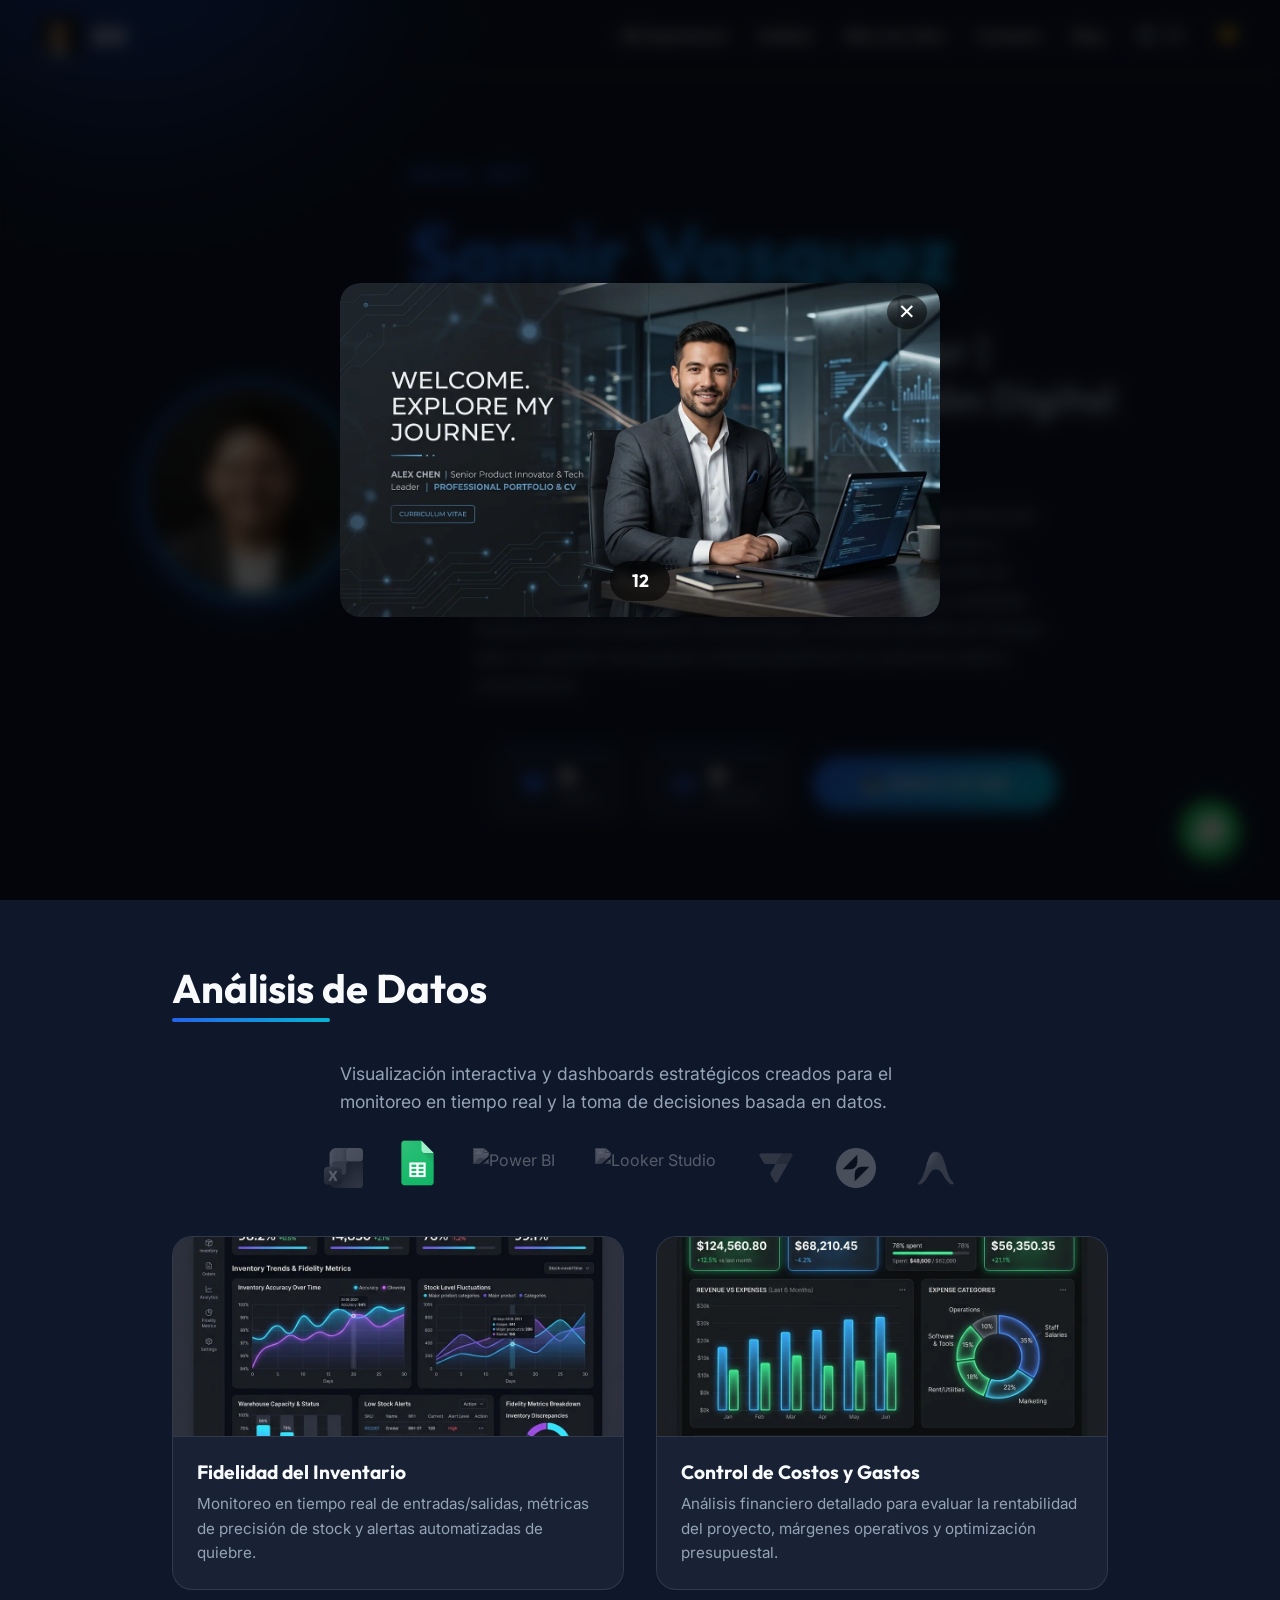
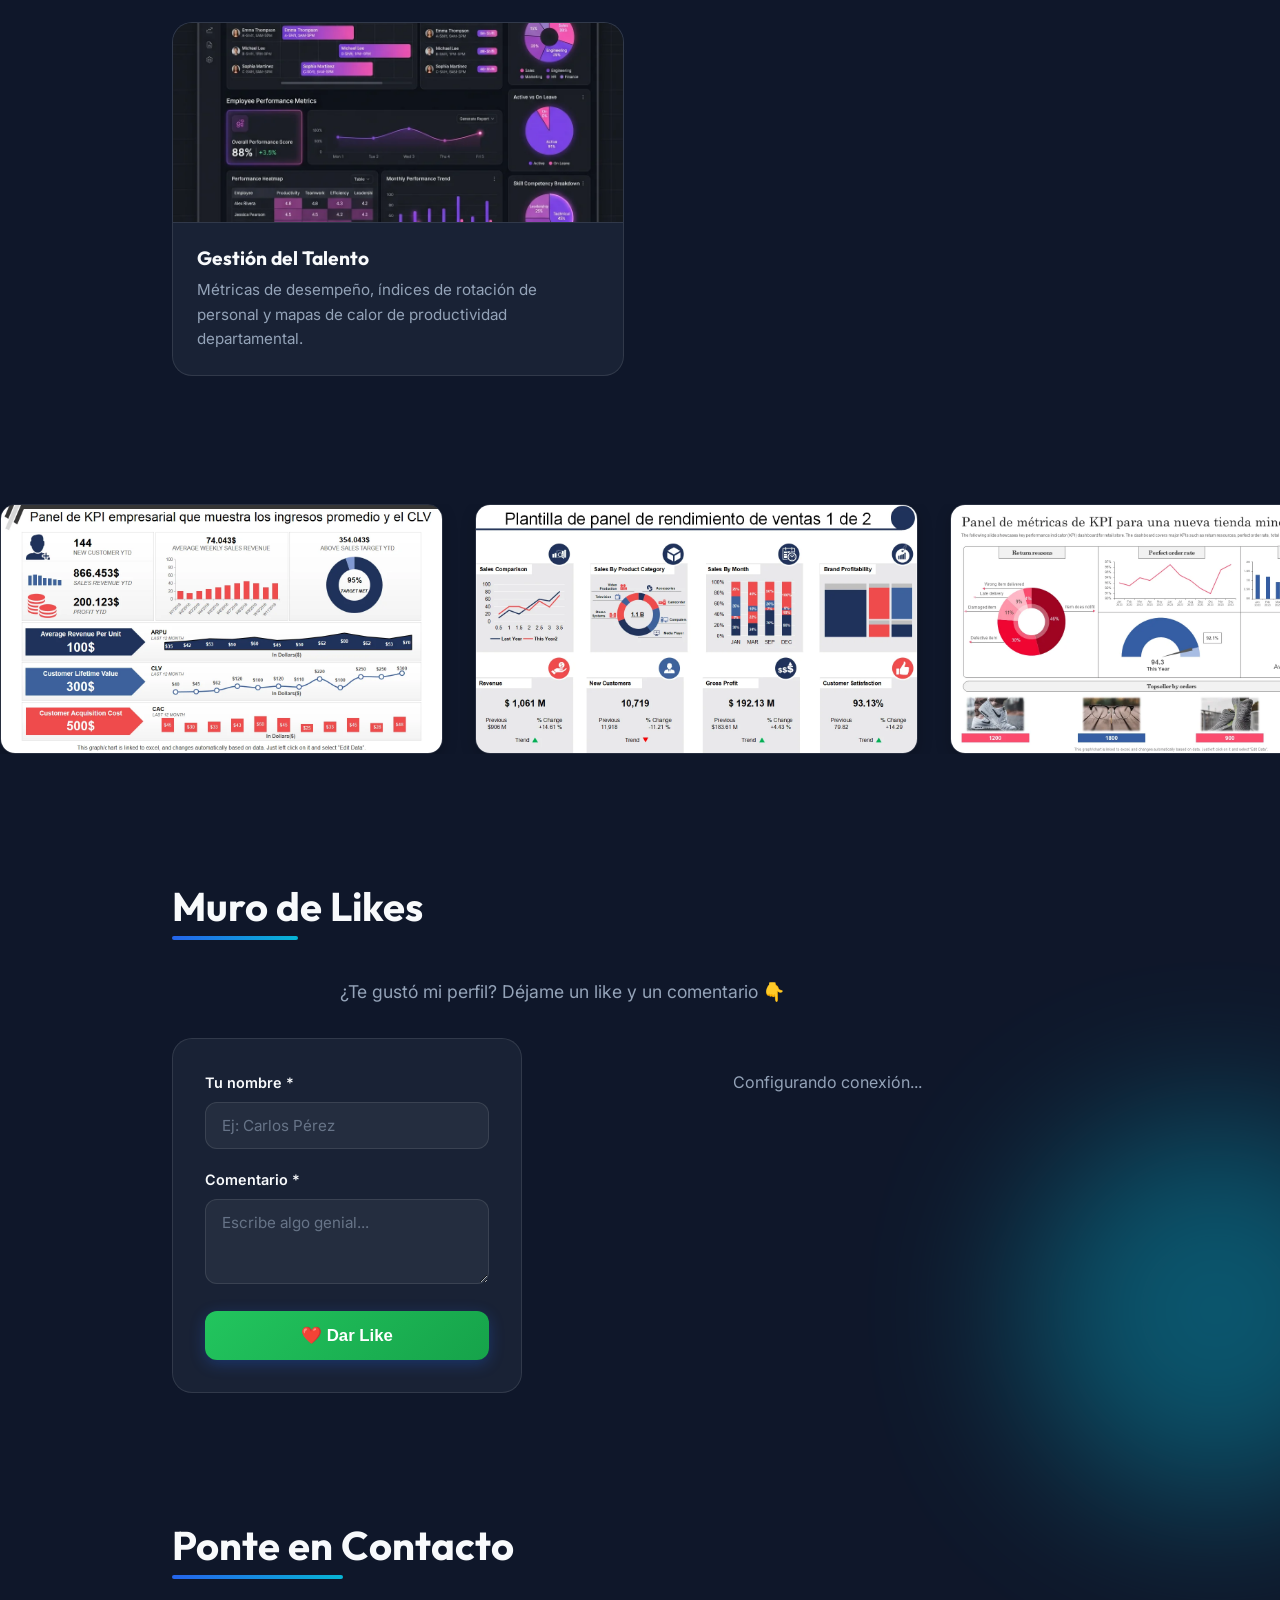
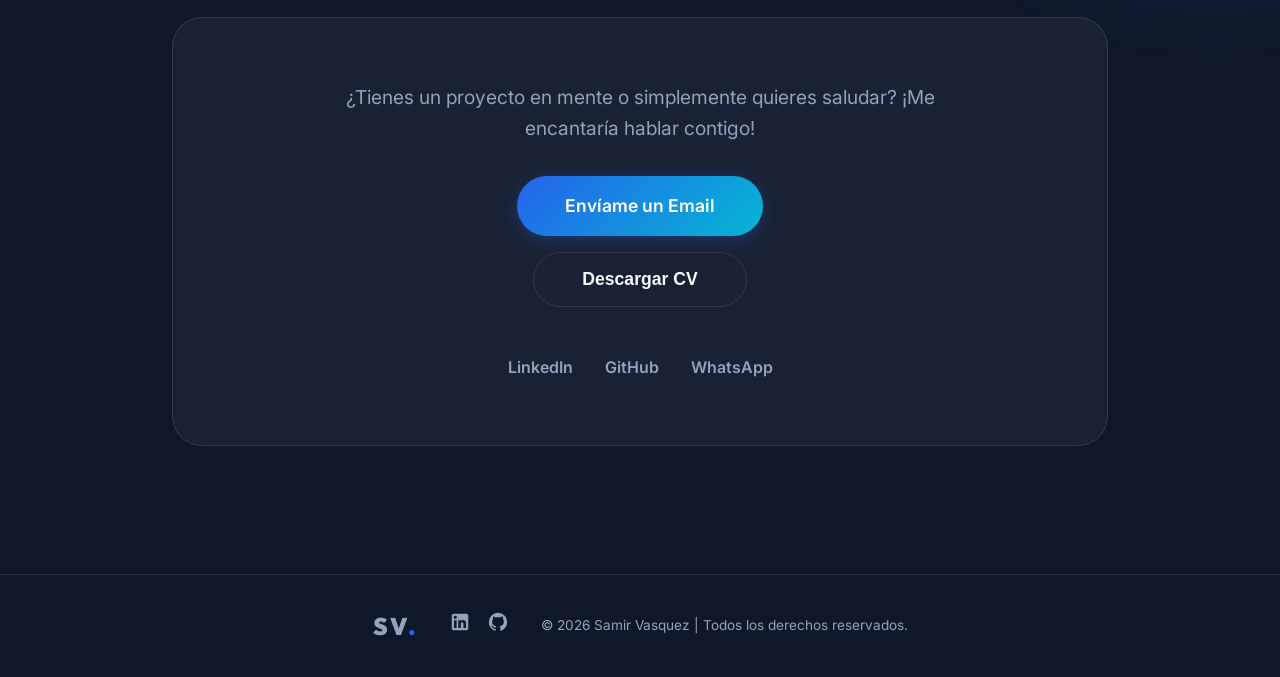
==== commit 96274598: "Actualización de imagenes a .webp" ====
--- a/index.html
+++ b/index.html
@@ -24,7 +24,7 @@
         <nav>
             <div class="nav-brand">
                 <a href="#hero" class="nav-profile-link">
-                    <img src="Recursos/Foto%20de%20perfil.jpeg" alt="Samir Vasquez" class="nav-profile-img">
+                    <img src="Recursos/foto_perfil.webp" alt="Samir Vasquez" class="nav-profile-img">
                 </a>
                 <div class="logo">SV<span>.</span></div>
             </div>
@@ -66,7 +66,7 @@
         <section id="hero" class="hero">
             <div class="hero-content reveal">
                 <div class="profile-img-container">
-                    <img src="Recursos/Foto%20de%20perfil.jpeg" alt="Foto de perfil de Samir Vasquez"
+                    <img src="Recursos/foto_perfil.webp" alt="Foto de perfil de Samir Vasquez"
                         class="profile-photo">
                 </div>
                 <div class="hero-text">
@@ -117,20 +117,20 @@
                     creados para el monitoreo en tiempo real y la toma de decisiones basada en datos.</p>
 
                 <div class="tech-stack-logos">
-                    <img src="Logos/Excel.png" alt="Excel" title="Microsoft Excel">
-                    <img src="Logos/Google%20Sheet.png" alt="Google Sheets" title="Google Sheets">
+                    <img src="Logos/Excel.webp" alt="Excel" title="Microsoft Excel">
+                    <img src="Logos/Google_Sheet.webp" alt="Google Sheets" title="Google Sheets">
                     <img src="https://upload.wikimedia.org/wikipedia/commons/c/cf/New_Power_BI_Logo.svg" alt="Power BI"
                         title="Power BI">
                     <img src="Logos/Loocker%20Studio.svg" alt="Looker Studio" title="Looker Studio">
-                    <img src="Logos/AppSheet.png" alt="AppSheet" title="AppSheet">
-                    <img src="Logos/glide.png" alt="Glide" title="Glide">
+                    <img src="Logos/AppSheet.webp" alt="AppSheet" title="AppSheet">
+                    <img src="Logos/glide.webp" alt="Glide" title="Glide">
                     <img src="Logos/Google%20Antigravity.webp" alt="Google Antigravity" title="Google Antigravity">
                 </div>
 
                 <div class="analytics-grid">
                     <div class="analytics-card">
                         <div class="analytics-img-container">
-                            <img src="Recursos/dashboard_inventario.png" alt="Dashboard Fidelidad del Inventario"
+                            <img src="Recursos/dashboard_inventario.webp" alt="Dashboard Fidelidad del Inventario"
                                 class="analytics-img">
                         </div>
                         <div class="analytics-info">
@@ -142,7 +142,7 @@
 
                     <div class="analytics-card">
                         <div class="analytics-img-container">
-                            <img src="Recursos/dashboard_finanzas.png" alt="Dashboard Control de Costos"
+                            <img src="Recursos/dashboard_finanzas.webp" alt="Dashboard Control de Costos"
                                 class="analytics-img">
                         </div>
                         <div class="analytics-info">
@@ -154,7 +154,7 @@
 
                     <div class="analytics-card">
                         <div class="analytics-img-container">
-                            <img src="Recursos/dashboard_rrhh.png" alt="Dashboard Rotación de Personal"
+                            <img src="Recursos/dashboard_rrhh.webp" alt="Dashboard Rotación de Personal"
                                 class="analytics-img">
                         </div>
                         <div class="analytics-info">
@@ -210,7 +210,8 @@
                     <p class="contact-text">¿Tienes un proyecto en mente o simplemente quieres saludar? ¡Me encantaría
                         hablar contigo!</p>
                     <div class="contact-buttons">
-                        <a href="mailto:samirvasquez0104@gmail.com" class="btn btn-primary btn-large">Envíame un Email</a>
+                        <a href="mailto:samirvasquez0104@gmail.com" class="btn btn-primary btn-large">Envíame un
+                            Email</a>
                         <button class="btn btn-secondary btn-large cv-trigger">Descargar CV</button>
                     </div>
                     <div class="social-links">
@@ -302,7 +303,8 @@
     <!-- WhatsApp Chat Button -->
     <button id="whatsapp-chat-btn" class="whatsapp-float" aria-label="Chatear por WhatsApp">
         <svg viewBox="0 0 32 32" width="35" height="35" fill="currentColor">
-            <path d="M16 2.5a13.4 13.4 0 0 0-11.6 20l-1.9 6.8 7-1.8A13.4 13.4 0 1 0 16 2.5zm7.3 19.3c-.3 1-1.8 1.8-2.6 1.9-1.3.2-3.1-.3-5.7-1.4a15 15 0 0 1-6.1-5.3 6.3 6.3 0 0 1-1.3-3.4 3.5 3.5 0 0 1 1.1-2.5c.3-.3.7-.4 1-.4h.3c.3 0 .6-.1.8.4.3.7.8 2 1 2.2.1.2.1.5 0 .7s-.2.4-.4.6c-.2.2-.4.4-.5.6s-.3.4-.1.7c.3.5 1.2 2 2.6 3.1 1.7 1.4 3 1.8 3.5 2 .5.1.7.1 1-.1s1.1-1.3 1.4-1.7.5-.3.8-.2l2.3 1.1c.3.2.5.3.6.4.1.3.1.8-.2 1.8z" />
+            <path
+                d="M16 2.5a13.4 13.4 0 0 0-11.6 20l-1.9 6.8 7-1.8A13.4 13.4 0 1 0 16 2.5zm7.3 19.3c-.3 1-1.8 1.8-2.6 1.9-1.3.2-3.1-.3-5.7-1.4a15 15 0 0 1-6.1-5.3 6.3 6.3 0 0 1-1.3-3.4 3.5 3.5 0 0 1 1.1-2.5c.3-.3.7-.4 1-.4h.3c.3 0 .6-.1.8.4.3.7.8 2 1 2.2.1.2.1.5 0 .7s-.2.4-.4.6c-.2.2-.4.4-.5.6s-.3.4-.1.7c.3.5 1.2 2 2.6 3.1 1.7 1.4 3 1.8 3.5 2 .5.1.7.1 1-.1s1.1-1.3 1.4-1.7.5-.3.8-.2l2.3 1.1c.3.2.5.3.6.4.1.3.1.8-.2 1.8z" />
         </svg>
     </button>
 
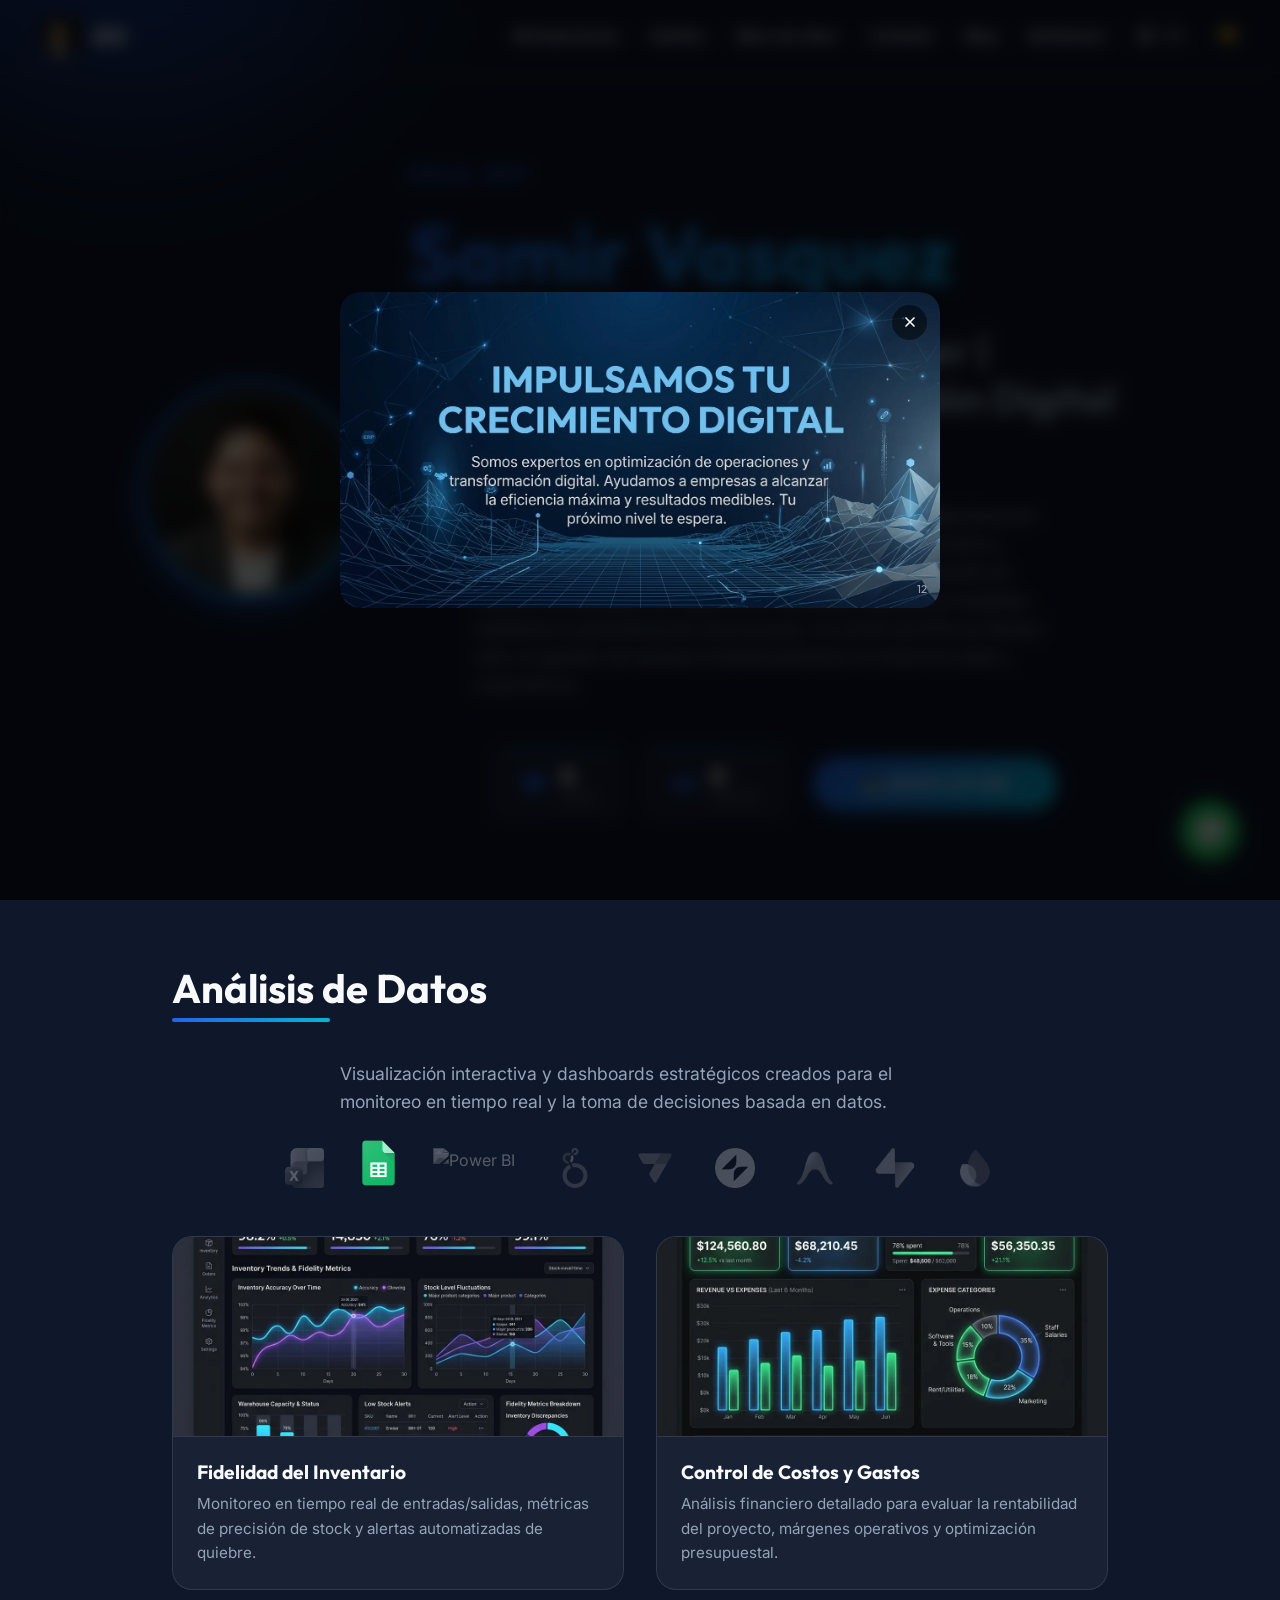
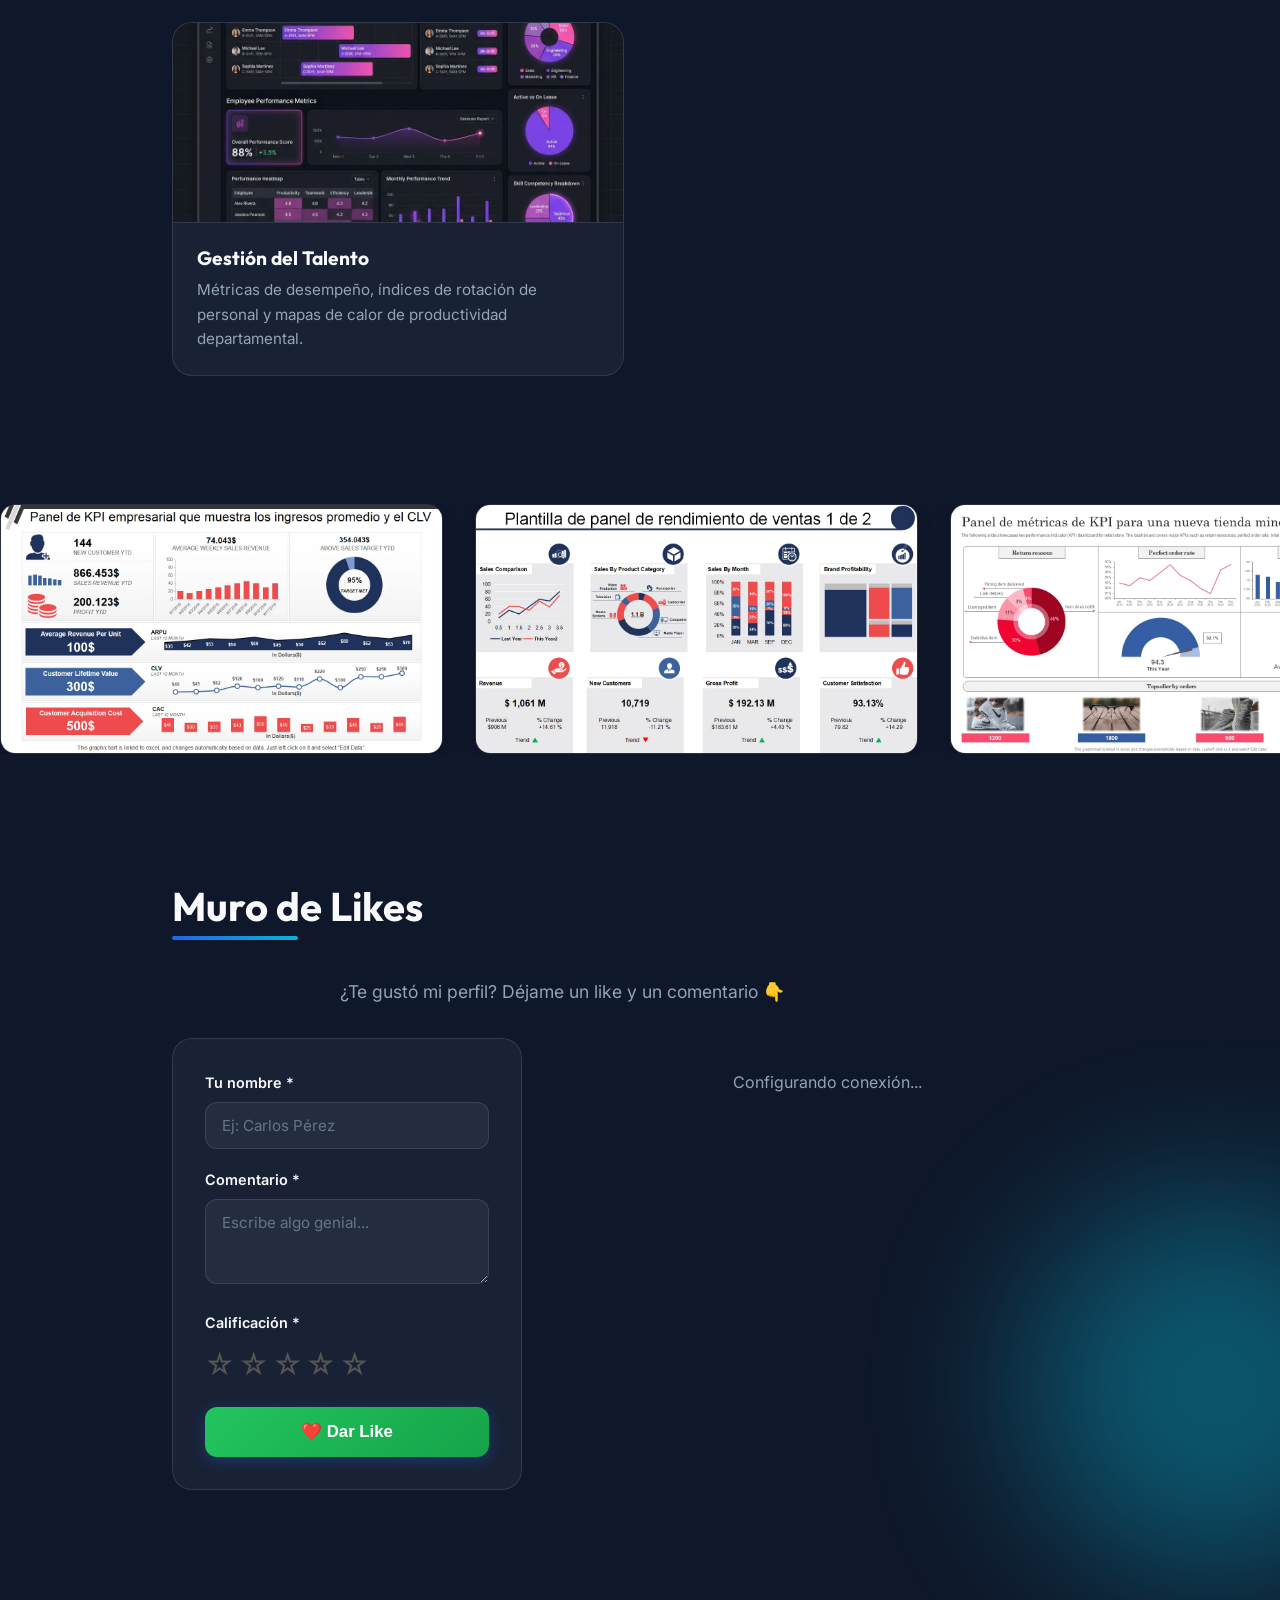
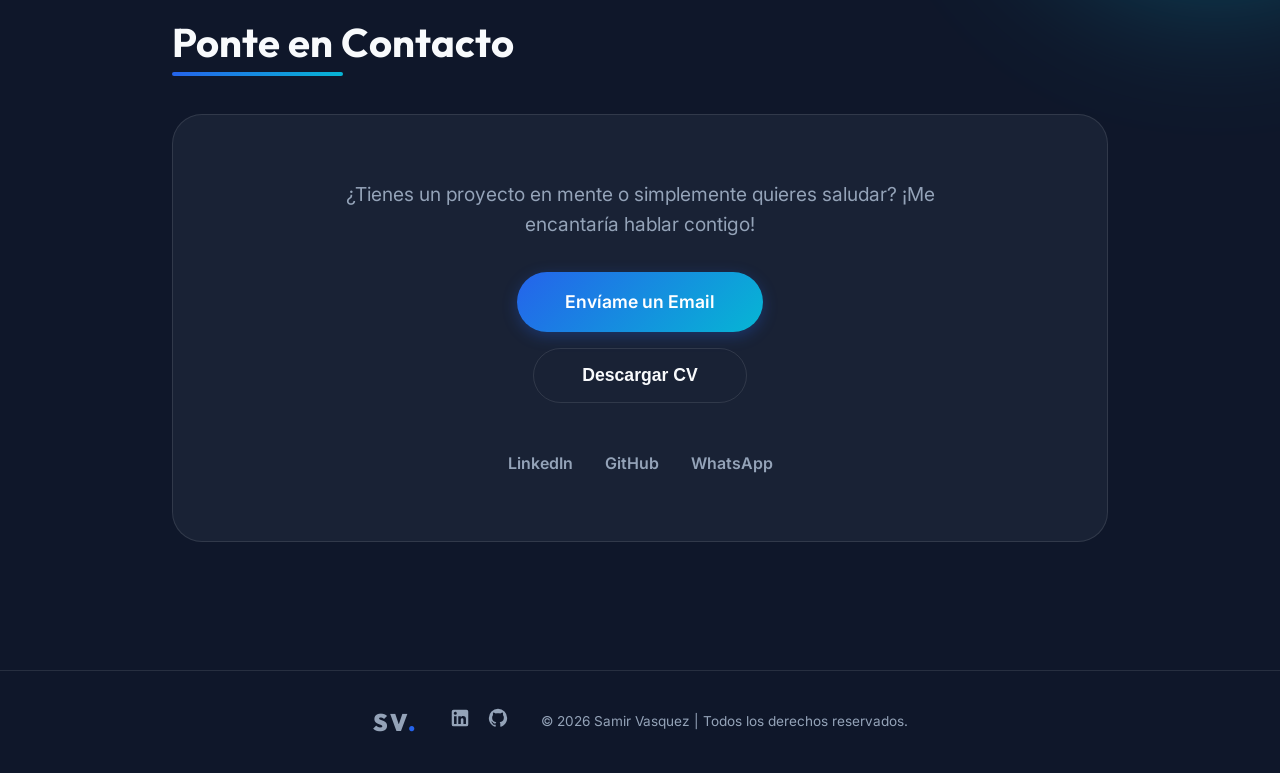
==== commit f640899c: "Actualización de funciones" ====
--- a/index.html
+++ b/index.html
@@ -39,6 +39,7 @@
                 <li><a href="#likes">Muro de Likes</a></li>
                 <li><a href="#contact">Contacto</a></li>
                 <li><a href="blog.html">Blog</a></li>
+                <li><a href="dashboard.html">Dashboard</a></li>
                 <li class="nav-social">
                     <a href="https://www.linkedin.com/in/samirvasquez24473747/" target="_blank"
                         rel="noopener noreferrer" aria-label="LinkedIn">
@@ -66,8 +67,7 @@
         <section id="hero" class="hero">
             <div class="hero-content reveal">
                 <div class="profile-img-container">
-                    <img src="Recursos/foto_perfil.webp" alt="Foto de perfil de Samir Vasquez"
-                        class="profile-photo">
+                    <img src="Recursos/foto_perfil.webp" alt="Foto de perfil de Samir Vasquez" class="profile-photo">
                 </div>
                 <div class="hero-text">
                     <p class="greeting">Hola, soy</p>
@@ -121,10 +121,12 @@
                     <img src="Logos/Google_Sheet.webp" alt="Google Sheets" title="Google Sheets">
                     <img src="https://upload.wikimedia.org/wikipedia/commons/c/cf/New_Power_BI_Logo.svg" alt="Power BI"
                         title="Power BI">
-                    <img src="Logos/Loocker%20Studio.svg" alt="Looker Studio" title="Looker Studio">
+                    <img src="Logos/Loocker%20Studio.webp" alt="Looker Studio" title="Looker Studio">
                     <img src="Logos/AppSheet.webp" alt="AppSheet" title="AppSheet">
                     <img src="Logos/glide.webp" alt="Glide" title="Glide">
                     <img src="Logos/Google%20Antigravity.webp" alt="Google Antigravity" title="Google Antigravity">
+                    <img src="Logos/supabase.webp" alt="supabase" title="Supabase">
+                    <img src="Logos/firebase.webp" alt="firebase" title="Firebase">
                 </div>
 
                 <div class="analytics-grid">
@@ -192,6 +194,16 @@
                             <label for="like-comment">Comentario *</label>
                             <textarea id="like-comment" rows="3" required
                                 placeholder="Escribe algo genial..."></textarea>
+                        </div>
+                        <div class="form-group">
+                            <label>Calificación *</label>
+                            <div class="star-rating" id="star-rating">
+                                <span class="star" data-value="1">☆</span>
+                                <span class="star" data-value="2">☆</span>
+                                <span class="star" data-value="3">☆</span>
+                                <span class="star" data-value="4">☆</span>
+                                <span class="star" data-value="5">☆</span>
+                            </div>
                         </div>
                         <button type="submit" class="btn btn-primary like-submit">❤️ Dar Like</button>
                     </form>
@@ -294,7 +306,13 @@
     <!-- Splash Modal -->
     <div id="splash-modal" class="splash-modal">
         <div class="splash-modal-content">
-            <button id="splash-close" class="splash-close" aria-label="Cerrar">✕</button>
+            <button id="splash-close" class="splash-close" aria-label="Cerrar">
+                <svg viewBox="0 0 24 24" width="16" height="16" fill="none" stroke="currentColor" stroke-width="2.5"
+                    stroke-linecap="round">
+                    <line x1="6" y1="6" x2="18" y2="18" />
+                    <line x1="18" y1="6" x2="6" y2="18" />
+                </svg>
+            </button>
             <img src="Recursos/splash.webp" alt="Bienvenido" class="splash-img">
             <div class="splash-countdown" id="splash-countdown">15</div>
         </div>
--- a/styles.css
+++ b/styles.css
@@ -1141,6 +1141,33 @@
     align-items: start;
 }
 
+/* Star Rating */
+.star-rating {
+    display: flex;
+    gap: 0.3rem;
+    direction: row;
+    font-size: 1.8rem;
+    cursor: pointer;
+}
+.star-rating .star {
+    color: #555;
+    transition: color 0.2s, transform 0.2s;
+    user-select: none;
+}
+.star-rating .star.active,
+.star-rating .star:hover {
+    color: #f59e0b;
+}
+.star-rating .star:hover {
+    transform: scale(1.2);
+}
+.like-stars {
+    color: #f59e0b;
+    font-size: 1rem;
+    letter-spacing: 2px;
+    margin: 0.2rem 0;
+}
+
 .like-form {
     background: var(--surface-color);
     padding: 2rem;
@@ -1520,35 +1547,34 @@
     background: rgba(0, 0, 0, 0.5);
     border: none;
     color: white;
-    font-size: 1.3rem;
     cursor: pointer;
-    padding: 0.4rem 0.7rem;
+    width: 2.2rem;
+    height: 2.2rem;
+    display: flex;
+    align-items: center;
+    justify-content: center;
     border-radius: 50%;
     transition: background 0.3s, transform 0.3s;
-    line-height: 1;
     z-index: 10;
 }
 
 .splash-close:hover {
     background: rgba(0, 0, 0, 0.8);
-    transform: rotate(90deg);
+    transform: scale(1.15);
+}
+
+.splash-close svg {
+    display: block;
 }
 
 .splash-countdown {
     position: absolute;
-    bottom: 1rem;
-    left: 50%;
-    transform: translateX(-50%);
-    background: rgba(0, 0, 0, 0.6);
-    color: white;
+    bottom: 0.6rem;
+    right: 0.8rem;
+    color: rgba(255, 255, 255, 0.6);
     font-family: var(--font-heading);
-    font-size: 1.1rem;
-    font-weight: 700;
-    padding: 0.4rem 1rem;
-    border-radius: 30px;
-    backdrop-filter: blur(4px);
-    min-width: 60px;
-    text-align: center;
+    font-size: 0.7rem;
+    font-weight: 400;
 }
 
 @media (max-width: 480px) {
@@ -1556,9 +1582,9 @@
         width: 95%;
     }
     .splash-countdown {
-        font-size: 0.95rem;
-        bottom: 0.7rem;
-        padding: 0.3rem 0.8rem;
+        font-size: 0.65rem;
+        bottom: 0.5rem;
+        right: 0.6rem;
     }
 }
 
